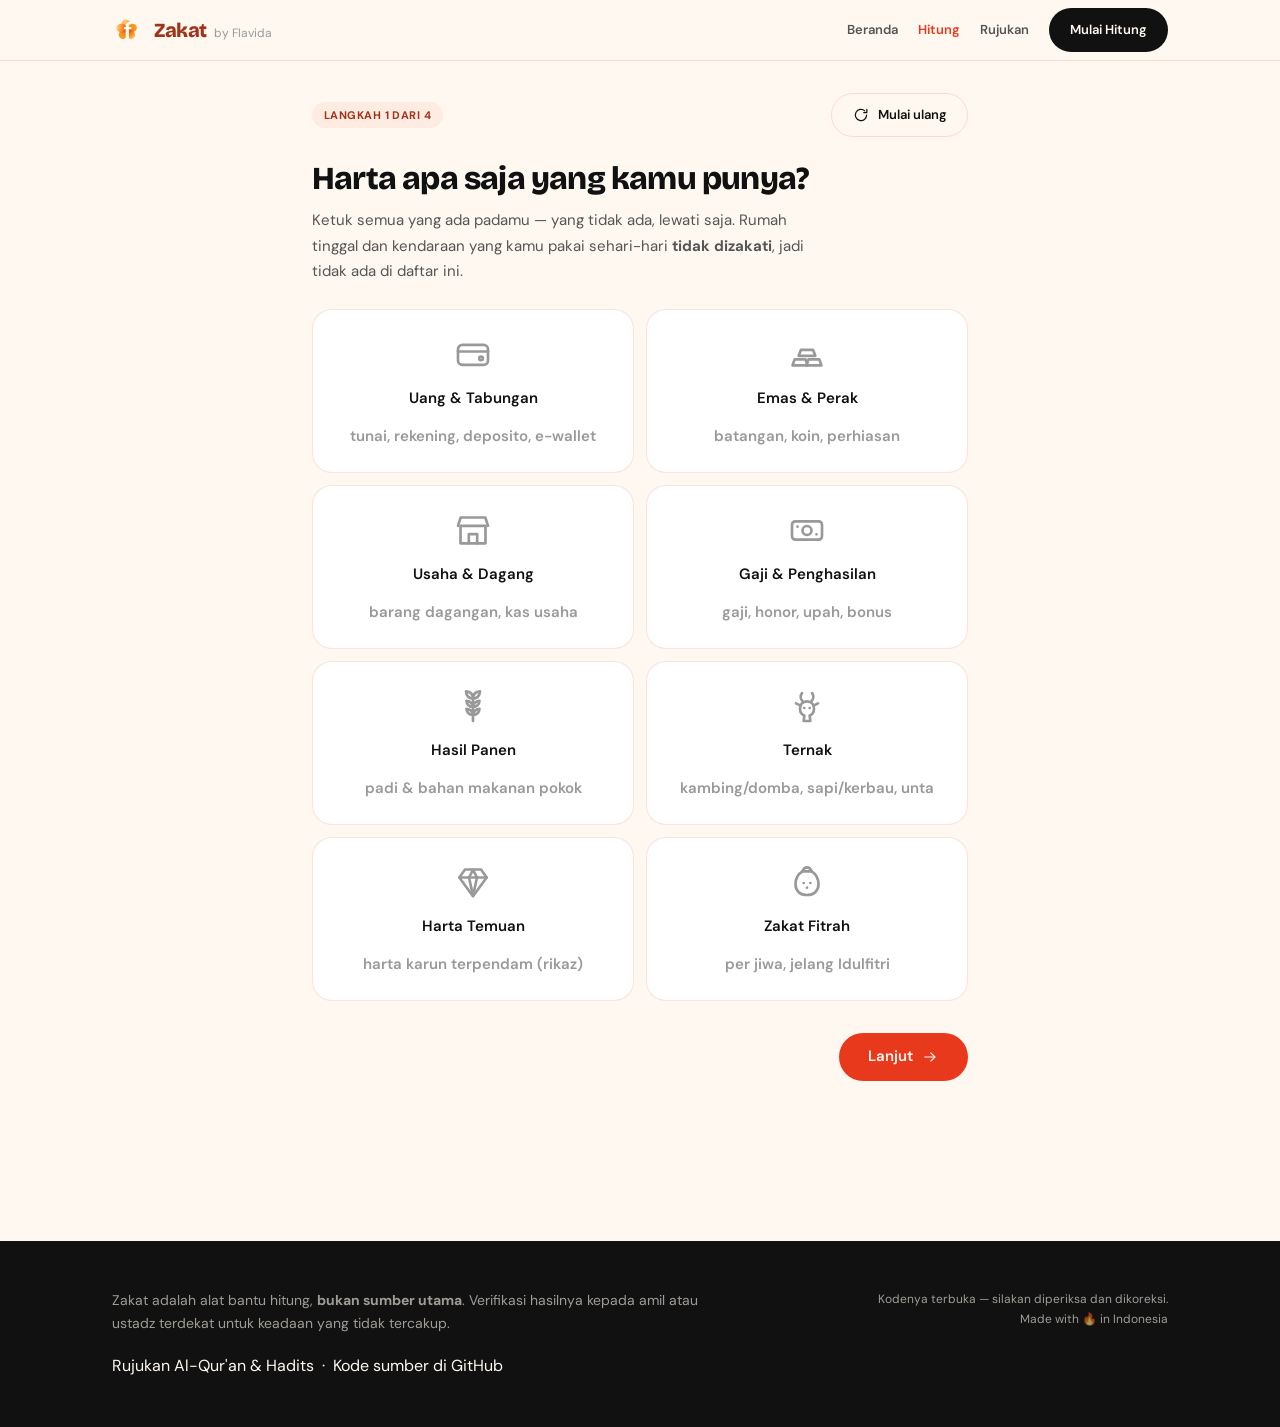
==== hitung.html @ 784aba40 "Kalkulator zakat sesuai Al-Qur'an dan Sunnah — rilis awal Mesin murni tanpa DOM (8 jenis harta + fit" ====
<!DOCTYPE html>
<html lang="id">
<head>
<meta charset="utf-8">
<meta name="viewport" content="width=device-width, initial-scale=1">
<title>Hitung Zakat — simulasi sesuai Al-Qur'an dan Sunnah</title>
<meta name="description" content="Isi kondisi hartamu, lihat berapa zakatmu, ke mana alirannya, dan kapan membayarnya — lengkap dengan dalil yang bisa diperiksa. Dihitung di browser kamu sendiri, tidak ada data yang dikirim.">
<meta name="theme-color" content="#FFF8F0">
<link rel="icon" href="assets/mark-color.svg">
<link rel="preconnect" href="https://fonts.gstatic.com" crossorigin>
<link rel="stylesheet" href="css/tokens.css?v=1">
<link rel="stylesheet" href="css/base.css?v=1">
<link rel="stylesheet" href="css/app.css?v=1">
<link rel="stylesheet" href="css/print.css?v=1" media="print">
</head>
<body>
<a class="skip-link" href="#utama">Lompat ke isi</a>

<script src="js/sprite.js?v=1"></script>

<nav class="nav">
  <div class="wrap nav-inner">
    <a class="nav-brand" href="index.html">
      <img src="assets/mark-color.svg" alt="">
      <span class="nav-brand-teks">
        <span class="nav-brand-nama">Zakat</span>
        <span class="nav-brand-sub">by Flavida</span>
      </span>
    </a>

    <button class="nav-toggle" type="button" id="nav-toggle"
            aria-expanded="false" aria-controls="nav-menu" aria-label="Buka menu">
      <span class="nav-toggle-garis"></span>
    </button>

    <div class="nav-menu" id="nav-menu">
      <a href="index.html">Beranda</a>
      <a href="hitung.html">Hitung</a>
      <a href="rujukan.html">Rujukan</a>
      <a class="btn btn-dark btn-sm" href="#wizard">Mulai Hitung</a>
    </div>
  </div>
</nav>

<main id="utama">

  <!-- ═══ WIZARD ═══ -->
  <section class="section" id="wizard" style="padding-top: var(--space-8)">
    <div class="wrap wrap-narrow">

      <div style="display:flex; align-items:center; justify-content:space-between; gap:var(--space-3); margin-bottom: var(--space-6)">
        <span class="badge" id="langkah-pos">Langkah 1 dari 4</span>
        <button class="btn btn-ghost btn-sm" id="btn-mulai-ulang" type="button">
          <svg class="ic ic-sm" aria-hidden="true"><use href="#i-ulang"></use></svg>
          Mulai ulang
        </button>
      </div>

      <!-- Langkah 1: pilih jenis harta -->
      <div class="langkah" id="langkah-1">
        <h2>Harta apa saja yang kamu punya?</h2>
        <p class="langkah-ket">
          Ketuk semua yang ada padamu — yang tidak ada, lewati saja. Rumah tinggal dan
          kendaraan yang kamu pakai sehari-hari <strong>tidak dizakati</strong>, jadi tidak
          ada di daftar ini.
        </p>
        <div class="pilih-grid" id="pilih-wadah"></div>
      </div>

      <!-- Langkah 2: angka per jenis -->
      <div class="langkah" id="langkah-2">
        <h2>Isi angkanya</h2>
        <p class="langkah-ket">
          Perkiraan wajar sudah cukup — zakat dihitung dari harta yang kamu ketahui, bukan
          dari audit. Semua dihitung di HP/laptopmu sendiri; tidak ada angka yang dikirim
          ke mana pun.
        </p>
        <div id="isian-wadah"></div>
      </div>

      <!-- Langkah 3: hutang, piutang, haul -->
      <div class="langkah" id="langkah-3">
        <h2>Hutang, piutang, dan lamanya tersimpan</h2>
        <p class="langkah-ket">
          Zakat simpanan hanya wajib bila hartamu bertahan di atas nisab selama satu tahun
          hijriah (haul).
        </p>
        <div id="haul-wadah"></div>
      </div>

      <!-- Langkah 4: harga acuan -->
      <div class="langkah" id="langkah-4">
        <h2>Harga acuan hari ini</h2>
        <p class="langkah-ket">
          Satu-satunya angka yang bukan angka syariat: harga pasar untuk menghitung nisab.
          Angka syariatnya sendiri (85 gram, 2,5%, dst.) tidak pernah berubah.
        </p>
        <div id="harga-wadah"></div>
      </div>

      <p id="wizard-pesan" role="alert" style="display:none; color: var(--color-error); font-weight: 600; font-size: var(--text-body-xs); margin-top: var(--space-4)"></p>

      <div style="display:flex; justify-content:space-between; gap: var(--space-3); margin-top: var(--space-8)">
        <button class="btn btn-ghost" type="button" id="btn-mundur" aria-label="Kembali ke langkah sebelumnya">
          <svg class="ic ic-sm" aria-hidden="true"><use href="#i-kiri"></use></svg>
          Kembali
        </button>
        <button class="btn btn-primary" type="button" id="btn-maju">Lanjut</button>
      </div>

    </div>
  </section>

  <!-- ═══ HASIL ═══ -->
  <section id="hasil" hidden aria-live="polite"></section>

</main>

<footer class="footer">
  <div class="wrap footer-inner">
    <div>
      <p class="footer-note">
        Zakat adalah alat bantu hitung, <strong>bukan sumber utama</strong>. Verifikasi
        hasilnya kepada amil atau ustadz terdekat untuk keadaan yang tidak tercakup.
      </p>
      <p style="margin-top: var(--space-4)">
        <a href="rujukan.html">Rujukan Al-Qur'an &amp; Hadits</a> &nbsp;·&nbsp;
        <a href="https://github.com/arnantoakbar/zakat" target="_blank" rel="noopener noreferrer">Kode sumber di GitHub</a>
      </p>
    </div>
    <div class="footer-made">
      Kodenya terbuka — silakan diperiksa dan dikoreksi.<br>
      Made with 🔥 in Indonesia
    </div>
  </div>
</footer>

<script src="js/zakat/const.js?v=1"></script>
<script src="js/zakat/dagang.js?v=1"></script>
<script src="js/zakat/uang.js?v=1"></script>
<script src="js/zakat/penghasilan.js?v=1"></script>
<script src="js/zakat/tani.js?v=1"></script>
<script src="js/zakat/ternak.js?v=1"></script>
<script src="js/zakat/rikaz.js?v=1"></script>
<script src="js/zakat/fitrah.js?v=1"></script>
<script src="js/zakat/solve.js?v=1"></script>
<script src="js/dalil.js?v=1"></script>
<script src="js/hukum-id.js?v=1"></script>
<script src="js/harga.js?v=1"></script>
<script src="js/advice.js?v=1"></script>
<script src="js/ui-nav.js?v=1"></script>
<script src="js/ui-result.js?v=1"></script>
<script src="js/export.js?v=1"></script>
<script src="js/ui-wizard.js?v=1"></script>
</body>
</html>
---- css/tokens.css ----
/*
 * Flavida Design System — Colors & Typography
 * v1.0 · 2026 · flavida.co
 *
 * Fonts: Bricolage Grotesque (display) + DM Sans (body).
 * The @import below loads them automatically. For best performance, ALSO add a
 * matching <link rel="preconnect"> to fonts.gstatic.com in your <head>.
 */
@import url('https://fonts.googleapis.com/css2?family=Bricolage+Grotesque:opsz,wght@12..96,700;12..96,800&family=DM+Sans:wght@300;400;500;600;700&display=swap');

/* ═══════════════════════════════════════════════════
   BASE COLOR TOKENS
   Inspired by Delonix regia (Flame Tree) flower
   ═══════════════════════════════════════════════════ */
:root {

  /* Primary palette */
  --color-flame:      #E8391D;   /* Flame Red — CTAs, primary accent */
  --color-orange:     #F5760A;   /* Fire Orange — gradient mid, hover */
  --color-amber:      #F5A623;   /* Amber Gold — highlights, sparkles */

  /* Neutrals */
  --color-ember:      #A0341A;   /* Ember — wordmark ink on light bg (warm dark) */
  --color-charcoal:   #111111;   /* Deep Charcoal — text, dark sections, B&W print utility */
  --color-mid:        #555555;   /* Mid Grey — body text, secondary */
  --color-light:      #999999;   /* Light Grey — captions, placeholders */

  /* Warm backgrounds */
  --color-cream:      #FFF8F0;   /* Warm Cream — primary bg (60%) */
  --color-parchment:  #FFF0E0;   /* Parchment — secondary bg, cards */

  /* Accent */
  --color-green:      #1B5E3B;   /* Canopy Green — from Delonix leaves, accent only */

  /* Semantic surface tokens */
  --color-border:     rgba(232, 57, 29, 0.15);
  --color-border-hover: rgba(232, 57, 29, 0.3);
  --color-shadow:     rgba(232, 57, 29, 0.08);
  --color-shadow-hover: rgba(232, 57, 29, 0.2);
  --color-flame-tint-sm: rgba(232, 57, 29, 0.06);
  --color-flame-tint-md: rgba(232, 57, 29, 0.12);
  --color-flame-tint-lg: rgba(232, 57, 29, 0.2);


  /* ═══════════════════════════════════════════════════
     SEMANTIC COLOR ALIASES
     ═══════════════════════════════════════════════════ */

  /* Backgrounds */
  --bg-primary:       var(--color-cream);
  --bg-secondary:     var(--color-parchment);
  --bg-dark:          var(--color-charcoal);
  --bg-accent:        var(--color-flame);

  /* Foregrounds */
  --fg-logo:          var(--color-ember);     /* Wordmark / logo ink on light bg */
  --fg1:              var(--color-charcoal);  /* Primary text */
  --fg2:              var(--color-mid);       /* Secondary text */
  --fg3:              var(--color-light);     /* Tertiary text / captions */
  --fg-accent:        var(--color-flame);     /* Accent / links */
  --fg-on-dark:       #FFF8F0;               /* Text on dark backgrounds */
  --fg-on-dark-dim:   rgba(255, 248, 240, 0.6);

  /* Borders */
  --border-default:   var(--color-border);
  --border-hover:     var(--color-border-hover);

  /* Shadows */
  --shadow-card:      0 4px 32px var(--color-shadow);
  --shadow-card-hover: 0 8px 32px var(--color-shadow-hover);
  --shadow-btn:       0 8px 24px rgba(232, 57, 29, 0.3);
  --shadow-mascot:    drop-shadow(0 8px 24px rgba(232, 57, 29, 0.2));

  /* Interactive states */
  --color-focus:      var(--color-flame);
  --color-success:    #22C55E;
  --color-error:      #E8391D;


  /* ═══════════════════════════════════════════════════
     TYPOGRAPHY TOKENS
     ═══════════════════════════════════════════════════ */

  /* Font families */
  --font-display:   'Bricolage Grotesque', 'Arial Black', sans-serif;
  --font-body:      'DM Sans', 'Helvetica Neue', Arial, sans-serif;
  --font-mono:      'Courier New', Courier, monospace;

  /* Font weights */
  --fw-light:       300;
  --fw-regular:     400;
  --fw-medium:      500;
  --fw-semibold:    600;
  --fw-bold:        700;
  --fw-extrabold:   800;

  /* Type scale — fluid where appropriate */
  --text-display-xl: clamp(42px, 7vw, 84px);    /* Hero headline */
  --text-display-l:  clamp(32px, 4.5vw, 52px);  /* Section titles */
  --text-display-m:  clamp(28px, 4vw, 48px);    /* CTA banners */
  --text-heading-l:  clamp(24px, 3vw, 36px);    /* Card/section h3 */
  --text-heading-m:  clamp(18px, 2.5vw, 24px);  /* h4 */
  --text-heading-s:  20px;                        /* h5 */
  --text-body-xl:    20px;                        /* Lead paragraph */
  --text-body:       16px;                        /* Standard body */
  --text-body-s:     15px;                        /* Secondary body */
  --text-body-xs:    14px;                        /* Card body */
  --text-label:      13px;                        /* Labels, nav */
  --text-caption:    12px;                        /* Small labels */
  --text-micro:      11px;                        /* Tags, overlines */

  /* Line heights */
  --lh-display:     1.05;
  --lh-heading:     1.1;
  --lh-lead:        1.65;
  --lh-body:        1.7;
  --lh-ui:          1.5;
  --lh-tight:       1.15;

  /* Letter spacing */
  --ls-tight:       -0.04em;  /* Display XL */
  --ls-snug:        -0.025em; /* Section titles */
  --ls-normal:      0;
  --ls-wide:        0.04em;   /* Nav, small labels */
  --ls-wider:       0.08em;   /* Tags */
  --ls-widest:      0.12em;   /* Overlines */


  /* ═══════════════════════════════════════════════════
     SPACING SCALE (4px base)
     ═══════════════════════════════════════════════════ */

  --space-1:   4px;
  --space-2:   8px;
  --space-3:   12px;
  --space-4:   16px;
  --space-5:   20px;
  --space-6:   24px;
  --space-7:   28px;
  --space-8:   32px;
  --space-10:  40px;
  --space-12:  48px;
  --space-14:  56px;
  --space-16:  64px;
  --space-20:  80px;
  --space-24:  96px;


  /* ═══════════════════════════════════════════════════
     BORDER RADIUS
     ═══════════════════════════════════════════════════ */

  --radius-pill:    100px;   /* Buttons, tags, badges */
  --radius-card:    20px;    /* Cards */
  --radius-cta:     28px;    /* CTA banners */
  --radius-icon:    14px;    /* Card icon boxes */
  --radius-input:   12px;    /* Form inputs */
  --radius-sm:      8px;     /* Small items */
  --radius-xs:      6px;     /* Tiny chips */


  /* ═══════════════════════════════════════════════════
     ANIMATION / TRANSITIONS
     ═══════════════════════════════════════════════════ */

  --ease-default:   ease;
  --duration-fast:  0.15s;
  --duration-base:  0.2s;
  --duration-slow:  0.35s;

  /* Standard transition shorthand */
  --transition-base:  transform var(--duration-base) var(--ease-default),
                      box-shadow var(--duration-base) var(--ease-default),
                      border-color var(--duration-base) var(--ease-default),
                      background var(--duration-base) var(--ease-default),
                      color var(--duration-fast) var(--ease-default);
}


/* ═══════════════════════════════════════════════════
   SEMANTIC TYPOGRAPHY CLASSES
   ═══════════════════════════════════════════════════ */

.flav-display-xl {
  font-family: var(--font-display);
  font-size: var(--text-display-xl);
  font-weight: var(--fw-extrabold);
  line-height: var(--lh-display);
  letter-spacing: var(--ls-tight);
}

.flav-display-l {
  font-family: var(--font-display);
  font-size: var(--text-display-l);
  font-weight: var(--fw-extrabold);
  line-height: var(--lh-heading);
  letter-spacing: var(--ls-snug);
}

.flav-display-m {
  font-family: var(--font-display);
  font-size: var(--text-display-m);
  font-weight: var(--fw-extrabold);
  line-height: var(--lh-heading);
  letter-spacing: var(--ls-snug);
}

.flav-heading-l {
  font-family: var(--font-display);
  font-size: var(--text-heading-l);
  font-weight: var(--fw-bold);
  line-height: var(--lh-heading);
  letter-spacing: var(--ls-snug);
}

.flav-heading-m {
  font-family: var(--font-display);
  font-size: var(--text-heading-m);
  font-weight: var(--fw-bold);
  line-height: var(--lh-tight);
}

.flav-body-lead {
  font-family: var(--font-body);
  font-size: var(--text-body-xl);
  font-weight: var(--fw-light);
  line-height: var(--lh-lead);
  color: var(--fg2);
}

.flav-body {
  font-family: var(--font-body);
  font-size: var(--text-body);
  font-weight: var(--fw-regular);
  line-height: var(--lh-body);
  color: var(--fg2);
}

.flav-body-sm {
  font-family: var(--font-body);
  font-size: var(--text-body-xs);
  font-weight: var(--fw-regular);
  line-height: var(--lh-body);
  color: var(--fg2);
}

.flav-label {
  font-family: var(--font-body);
  font-size: var(--text-micro);
  font-weight: var(--fw-bold);
  letter-spacing: var(--ls-widest);
  text-transform: uppercase;
  color: var(--fg-accent);
}

.flav-caption {
  font-family: var(--font-body);
  font-size: var(--text-caption);
  font-weight: var(--fw-regular);
  color: var(--fg3);
}

/* ═══════════════════════════════════════════════════
   UTILITY GRADIENTS
   ═══════════════════════════════════════════════════ */

.flav-gradient-flame {
  background: linear-gradient(135deg, var(--color-amber), var(--color-orange), var(--color-flame));
}

.flav-gradient-text {
  background: linear-gradient(135deg, var(--color-amber), var(--color-flame));
  -webkit-background-clip: text;
  -webkit-text-fill-color: transparent;
  background-clip: text;
}

.flav-glow-hero {
  background:
    radial-gradient(ellipse 60% 50% at 50% 100%, rgba(245,118,10,0.12), transparent 70%),
    radial-gradient(ellipse 40% 40% at 80% 20%, rgba(232,57,29,0.06), transparent 60%);
}

.flav-glow-dark {
  background: radial-gradient(ellipse 60% 80% at 50% 110%, rgba(232,57,29,0.35), transparent 65%);
}
---- css/base.css ----
/*
 * Waris — base layer
 * Reset, layout shell, nav, footer, buttons, cards.
 * Semua nilai warna/tipografi/jarak diambil dari css/tokens.css (Flavida DS).
 */

/* ═══════════════════════════════════════════════════
   RESET
   ═══════════════════════════════════════════════════ */

*,
*::before,
*::after { box-sizing: border-box; }

* { margin: 0; padding: 0; }

html {
  -webkit-text-size-adjust: 100%;
  scroll-behavior: smooth;
}

body {
  font-family: var(--font-body);
  font-size: var(--text-body);
  font-weight: var(--fw-regular);
  line-height: var(--lh-body);
  color: var(--fg1);
  background: var(--bg-primary);
  -webkit-font-smoothing: antialiased;
  text-rendering: optimizeLegibility;
  min-height: 100vh;
}

img, svg { display: block; max-width: 100%; }

/* Atribut hidden harus benar-benar menyembunyikan.
   Aturan bawaan browser untuk [hidden] kalah oleh kelas apa pun yang menyetel
   display — misalnya .btn yang inline-flex — sehingga elemen ber-hidden tetap
   terlihat. Ini pernah membuat dua tombol "kembali" muncul bersamaan di
   wizard. */
[hidden] { display: none !important; }

button, input, select, textarea { font: inherit; color: inherit; }

button { background: none; border: none; cursor: pointer; }

ul, ol { list-style: none; }

a { color: var(--fg-accent); text-decoration: none; }
a:hover { text-decoration: underline; }

:focus-visible {
  outline: 2px solid var(--color-flame);
  outline-offset: 3px;
  border-radius: var(--radius-xs);
}

@media (prefers-reduced-motion: reduce) {
  html { scroll-behavior: auto; }
  *, *::before, *::after {
    animation-duration: 0.01ms !important;
    animation-iteration-count: 1 !important;
    transition-duration: 0.01ms !important;
  }
}

/* ═══════════════════════════════════════════════════
   LAYOUT
   ═══════════════════════════════════════════════════ */

.wrap {
  width: 100%;
  max-width: 1120px;
  margin-inline: auto;
  padding-inline: var(--space-5);
}

.wrap-narrow { max-width: 720px; }

.section { padding-block: var(--space-16); }

@media (min-width: 768px) {
  .wrap { padding-inline: var(--space-8); }
  .section { padding-block: var(--space-24); }
}

.stack > * + * { margin-top: var(--space-4); }
.stack-lg > * + * { margin-top: var(--space-8); }

/* ═══════════════════════════════════════════════════
   TYPE HELPERS (melengkapi kelas flav-* di tokens.css)
   ═══════════════════════════════════════════════════ */

h1, h2, h3, h4 {
  font-family: var(--font-display);
  font-weight: var(--fw-bold);
  line-height: var(--lh-heading);
  letter-spacing: var(--ls-snug);
  color: var(--fg1);
}

.overline {
  font-family: var(--font-body);
  font-size: var(--text-micro);
  font-weight: var(--fw-bold);
  letter-spacing: var(--ls-widest);
  text-transform: uppercase;
  color: var(--fg-accent);
  display: block;
  margin-bottom: var(--space-3);
}

.muted { color: var(--fg2); }
.dim { color: var(--fg3); }
.center { text-align: center; }
.nowrap { white-space: nowrap; }

.num {
  font-variant-numeric: tabular-nums;
  font-feature-settings: "tnum";
}

/* ═══════════════════════════════════════════════════
   NAV
   ═══════════════════════════════════════════════════ */

.nav {
  position: sticky;
  top: 0;
  z-index: 50;
  background: rgba(255, 248, 240, 0.92);
  backdrop-filter: blur(12px);
  -webkit-backdrop-filter: blur(12px);
  border-bottom: 1px solid var(--border-default);
}

.nav-inner {
  display: flex;
  align-items: center;
  justify-content: space-between;
  gap: var(--space-4);
  min-height: 60px;
}

.nav-brand {
  display: flex;
  align-items: center;
  gap: var(--space-3);
  text-decoration: none;
  min-height: 44px;
  flex: none;
}
.nav-brand:hover { text-decoration: none; }

.nav-brand img { width: 30px; height: 30px; flex: none; }

/* "Waris" dan "by Flavida" dipisah sebagai dua elemen dengan jarak sendiri.
   Sebelumnya keduanya menempel jadi terbaca "Warisby Flavida". */
.nav-brand-teks {
  display: flex;
  align-items: baseline;
  gap: 7px;
  white-space: nowrap;
}

.nav-brand-nama {
  font-family: var(--font-display);
  font-size: 18px;
  font-weight: var(--fw-extrabold);
  letter-spacing: var(--ls-snug);
  color: var(--fg-logo);
  line-height: 1.1;
}

.nav-brand-sub {
  font-family: var(--font-body);
  font-size: var(--text-caption);
  font-weight: var(--fw-regular);
  color: var(--fg3);
  letter-spacing: 0;
  line-height: 1.1;
}

/* ── Tombol hamburger ─────────────────────────────── */

.nav-toggle {
  width: 44px; height: 44px;
  display: grid;
  place-items: center;
  border-radius: var(--radius-sm);
  flex: none;
  color: var(--fg1);
}
.nav-toggle:hover { background: rgba(17, 17, 17, 0.05); }

.nav-toggle-garis,
.nav-toggle-garis::before,
.nav-toggle-garis::after {
  display: block;
  width: 20px; height: 2px;
  border-radius: 2px;
  background: currentColor;
  transition: transform var(--duration-base) var(--ease-default),
              opacity var(--duration-fast) var(--ease-default);
}
.nav-toggle-garis { position: relative; }
.nav-toggle-garis::before,
.nav-toggle-garis::after {
  content: "";
  position: absolute;
  left: 0;
}
.nav-toggle-garis::before { top: -6px; }
.nav-toggle-garis::after  { top: 6px; }

.nav-toggle[aria-expanded="true"] .nav-toggle-garis { background: transparent; }
.nav-toggle[aria-expanded="true"] .nav-toggle-garis::before { transform: translateY(6px) rotate(45deg); }
.nav-toggle[aria-expanded="true"] .nav-toggle-garis::after  { transform: translateY(-6px) rotate(-45deg); }

/* ── Menu ─────────────────────────────────────────── */

.nav-menu {
  display: flex;
  align-items: center;
  gap: var(--space-5);
}

.nav-menu a:not(.btn),
.nav-menu button:not(.btn) {
  font-size: var(--text-label);
  font-weight: var(--fw-semibold);
  color: var(--fg2);
  text-decoration: none;
  white-space: nowrap;
}
.nav-menu a:not(.btn):hover { color: var(--color-flame); text-decoration: none; }
.nav-menu a[aria-current="page"] { color: var(--color-flame); }

/* Di layar sempit menu disembunyikan di balik hamburger, supaya logo punya
   ruang penuh dan tidak terpotong. */
@media (max-width: 767px) {
  .nav-menu {
    position: absolute;
    left: 0; right: 0;
    top: 100%;
    flex-direction: column;
    align-items: stretch;
    gap: 2px;
    padding: var(--space-3) var(--space-5) var(--space-5);
    background: var(--bg-primary);
    border-bottom: 1px solid var(--border-default);
    box-shadow: 0 12px 24px rgba(17, 17, 17, 0.06);
  }
  /* Disembunyikan lewat kelas, bukan atribut hidden: tidak ada kedipan saat
     halaman baru dimuat, dan kalau JS gagal, menu di desktop tetap tampil. */
  .nav-menu { display: none; }
  .nav-menu.buka { display: flex; }
  .nav-menu a:not(.btn),
  .nav-menu button:not(.btn) {
    display: flex;
    align-items: center;
    gap: var(--space-3);
    min-height: 48px;
    padding: 0 var(--space-2);
    border-radius: var(--radius-sm);
    font-size: var(--text-body-s);
    text-align: left;
    width: 100%;
  }
  .nav-menu .btn { margin-top: var(--space-3); width: 100%; }
  .nav { position: relative; }
}

@media (min-width: 768px) {
  .nav-toggle { display: none; }
  .nav-brand-nama { font-size: 20px; }
}

/* ═══════════════════════════════════════════════════
   BUTTONS
   ═══════════════════════════════════════════════════ */

.btn {
  display: inline-flex;
  align-items: center;
  justify-content: center;
  gap: var(--space-2);
  min-height: 48px;
  padding: 0 var(--space-7);
  border-radius: var(--radius-pill);
  font-family: var(--font-body);
  font-size: var(--text-body-s);
  font-weight: var(--fw-semibold);
  line-height: var(--lh-ui);
  text-align: center;
  text-decoration: none;
  transition: var(--transition-base);
  border: 1.5px solid transparent;
}
.btn:hover { text-decoration: none; }

.btn-primary {
  background: var(--color-flame);
  color: #FFF8F0;
}
.btn-primary:hover {
  background: var(--color-orange);
  transform: translateY(-2px);
  box-shadow: var(--shadow-btn);
}

.btn-dark {
  background: var(--color-charcoal);
  color: var(--fg-on-dark);
}
.btn-dark:hover {
  background: var(--color-flame);
  transform: translateY(-2px);
}

.btn-ghost {
  background: transparent;
  color: var(--fg1);
  border-color: var(--border-default);
}
.btn-ghost:hover {
  color: var(--color-flame);
  border-color: var(--color-flame);
}

.btn-sm {
  min-height: 44px;
  padding: 0 var(--space-5);
  font-size: var(--text-label);
}

.btn-block { width: 100%; }

.btn:disabled,
.btn[aria-disabled="true"] {
  opacity: 0.45;
  cursor: not-allowed;
  transform: none;
  box-shadow: none;
}

.btn-row {
  display: flex;
  flex-wrap: wrap;
  gap: var(--space-3);
}

/* ═══════════════════════════════════════════════════
   CARDS
   ═══════════════════════════════════════════════════ */

.card {
  position: relative;
  background: #FFFFFF;
  border: 1px solid var(--border-default);
  border-radius: var(--radius-card);
  padding: var(--space-6);
  overflow: hidden;
}

@media (min-width: 768px) {
  .card { padding: var(--space-8); }
}

.card-hover { transition: var(--transition-base); }

.card-hover::before {
  content: "";
  position: absolute;
  inset: 0 0 auto 0;
  height: 3px;
  background: linear-gradient(90deg, var(--color-flame), var(--color-amber));
  opacity: 0;
  transition: opacity var(--duration-base) var(--ease-default);
}

.card-hover:hover {
  transform: translateY(-4px);
  box-shadow: var(--shadow-card);
  border-color: var(--border-hover);
}
.card-hover:hover::before { opacity: 1; }

.card-soft {
  background: var(--bg-secondary);
  border-color: transparent;
}

.card-icon {
  width: 48px;
  height: 48px;
  display: grid;
  place-items: center;
  background: var(--color-flame-tint-sm);
  border-radius: var(--radius-icon);
  margin-bottom: var(--space-4);
  font-size: 24px;
  line-height: 1;
}

.grid {
  display: grid;
  gap: var(--space-4);
}

@media (min-width: 768px) {
  .grid-3 { grid-template-columns: repeat(3, 1fr); }
  .grid-2 { grid-template-columns: repeat(2, 1fr); }
  .grid { gap: var(--space-5); }
}

/* ═══════════════════════════════════════════════════
   BADGES
   ═══════════════════════════════════════════════════ */

.badge {
  display: inline-flex;
  align-items: center;
  gap: 6px;
  padding: 4px 12px;
  border-radius: var(--radius-pill);
  font-size: var(--text-micro);
  font-weight: var(--fw-bold);
  letter-spacing: var(--ls-wide);
  text-transform: uppercase;
  background: var(--color-flame-tint-sm);
  color: var(--color-ember);
  white-space: nowrap;
}

.badge-muted {
  background: rgba(17, 17, 17, 0.06);
  color: var(--fg3);
}

.badge-green {
  background: rgba(27, 94, 59, 0.1);
  color: var(--color-green);
}

/* ═══════════════════════════════════════════════════
   NOTE / CALLOUT
   ═══════════════════════════════════════════════════ */

.note {
  border-radius: var(--radius-card);
  padding: var(--space-5);
  font-size: var(--text-body-xs);
  line-height: var(--lh-body);
  color: var(--fg2);
  background: var(--bg-secondary);
  border: 1px solid var(--border-default);
}

.note-green {
  background: rgba(27, 94, 59, 0.06);
  border-color: rgba(27, 94, 59, 0.18);
}

.note strong { color: var(--fg1); font-weight: var(--fw-semibold); }

.note-title {
  font-family: var(--font-display);
  font-size: 17px;
  font-weight: var(--fw-bold);
  color: var(--fg1);
  margin-bottom: var(--space-2);
  letter-spacing: var(--ls-snug);
}

/* ═══════════════════════════════════════════════════
   FOOTER
   ═══════════════════════════════════════════════════ */

.footer {
  background: var(--bg-dark);
  color: var(--fg-on-dark);
  padding-block: var(--space-12);
  margin-top: var(--space-16);
}

.footer-inner {
  display: flex;
  flex-direction: column;
  gap: var(--space-6);
}

.footer a { color: var(--fg-on-dark); }
.footer a:hover { color: var(--color-amber); }

.footer-note {
  font-size: var(--text-body-xs);
  color: var(--fg-on-dark-dim);
  line-height: var(--lh-body);
  max-width: 60ch;
}

.footer-made {
  font-size: var(--text-caption);
  color: var(--fg-on-dark-dim);
  border-top: 1px solid rgba(255, 248, 240, 0.12);
  padding-top: var(--space-5);
}

@media (min-width: 768px) {
  .footer-inner { flex-direction: row; justify-content: space-between; align-items: flex-start; }
  .footer-made { border: none; padding-top: 0; text-align: right; }
}

/* ═══════════════════════════════════════════════════
   A11Y
   ═══════════════════════════════════════════════════ */

.sr-only {
  position: absolute;
  width: 1px; height: 1px;
  padding: 0; margin: -1px;
  overflow: hidden;
  clip: rect(0 0 0 0);
  white-space: nowrap;
  border: 0;
}

.skip-link {
  position: absolute;
  left: -9999px;
  top: var(--space-2);
  z-index: 100;
  background: var(--color-charcoal);
  color: var(--fg-on-dark);
  padding: var(--space-3) var(--space-5);
  border-radius: var(--radius-pill);
}
.skip-link:focus { left: var(--space-5); }
---- css/app.css ----
/*
 * Waris — lapisan aplikasi.
 * Wizard input, ledger harta, donut pembagian, kartu hasil, animasi demo.
 */

/* ═══════════════════════════════════════════════════
   IKON
   ═══════════════════════════════════════════════════ */

.ic {
  width: 24px; height: 24px;
  flex: none;
  fill: none;
  stroke: currentColor;
  stroke-width: 1.6;
  stroke-linecap: round;
  stroke-linejoin: round;
}
.ic-sm { width: 18px; height: 18px; }
/* Ikon yang digambar dengan isi, bukan garis — misalnya logo GitHub. */
.ic-isi { fill: currentColor; stroke: none; }
.ic-lg { width: 32px; height: 32px; }

/* ═══════════════════════════════════════════════════
   PROGRESS WIZARD
   ═══════════════════════════════════════════════════ */

.progres {
  display: flex;
  gap: var(--space-2);
  margin-bottom: var(--space-6);
}

.progres-item {
  flex: 1;
  height: 4px;
  border-radius: var(--radius-pill);
  background: rgba(17, 17, 17, 0.08);
  position: relative;
  transition: background var(--duration-slow) var(--ease-default);
}
.progres-item.lewat { background: var(--color-amber); }
.progres-item.kini { background: var(--color-flame); }

.progres-teks {
  font-size: var(--text-micro);
  font-weight: var(--fw-bold);
  letter-spacing: var(--ls-wide);
  text-transform: uppercase;
  color: var(--fg3);
  margin-bottom: var(--space-2);
}

/* ═══════════════════════════════════════════════════
   LANGKAH
   ═══════════════════════════════════════════════════ */

.langkah { display: none; }
.langkah.aktif { display: block; animation: masuk var(--duration-slow) var(--ease-default); }

@keyframes masuk {
  from { opacity: 0; transform: translateY(8px); }
  to   { opacity: 1; transform: none; }
}

.langkah h2 {
  font-size: clamp(24px, 5vw, 32px);
  font-weight: var(--fw-extrabold);
  margin-bottom: var(--space-3);
}

.langkah-ket {
  font-size: var(--text-body-s);
  color: var(--fg2);
  margin-bottom: var(--space-6);
  max-width: 52ch;
}

.aksi-langkah {
  display: flex;
  gap: var(--space-3);
  margin-top: var(--space-8);
  padding-top: var(--space-6);
  border-top: 1px solid var(--border-default);
}
.aksi-langkah .btn { flex: 1; }
.aksi-langkah .btn-ghost { flex: 0 0 auto; }

/* ═══════════════════════════════════════════════════
   PILIHAN BESAR (jenis kelamin pewaris)
   ═══════════════════════════════════════════════════ */

.pilih-grid {
  display: grid;
  grid-template-columns: 1fr 1fr;
  gap: var(--space-3);
}

.pilih {
  display: flex;
  flex-direction: column;
  align-items: center;
  gap: var(--space-3);
  padding: var(--space-6) var(--space-4);
  background: #FFFFFF;
  border: 1.5px solid var(--border-default);
  border-radius: var(--radius-card);
  cursor: pointer;
  transition: var(--transition-base);
  text-align: center;
  min-height: 128px;
  justify-content: center;
}
.pilih:hover { border-color: var(--border-hover); transform: translateY(-2px); }
.pilih .ic { width: 40px; height: 40px; color: var(--fg3); transition: color var(--duration-base); }
.pilih span {
  font-size: var(--text-body-s);
  font-weight: var(--fw-semibold);
}
.pilih[aria-pressed="true"] {
  border-color: var(--color-flame);
  background: var(--color-flame-tint-sm);
}
.pilih[aria-pressed="true"] .ic { color: var(--color-flame); }

/* ═══════════════════════════════════════════════════
   INPUT UANG
   ═══════════════════════════════════════════════════ */

.uang-field { margin-bottom: var(--space-5); }

.uang-label {
  display: block;
  font-size: var(--text-body-xs);
  font-weight: var(--fw-semibold);
  margin-bottom: var(--space-2);
}
.uang-ket {
  display: block;
  font-size: var(--text-caption);
  color: var(--fg3);
  margin-top: var(--space-2);
  line-height: 1.5;
}

.uang-box {
  display: flex;
  align-items: center;
  gap: var(--space-2);
  background: #FFFFFF;
  border: 1.5px solid var(--border-default);
  border-radius: var(--radius-input);
  padding: 0 var(--space-4);
  transition: border-color var(--duration-base) var(--ease-default);
  min-height: 52px;
}
.uang-box:focus-within { border-color: var(--color-flame); }
.uang-box .rp {
  font-size: var(--text-body-s);
  font-weight: var(--fw-semibold);
  color: var(--fg3);
}
.uang-box input {
  flex: 1;
  min-width: 0;
  border: none;
  outline: none;
  background: none;
  font-size: 20px;
  font-weight: var(--fw-semibold);
  font-variant-numeric: tabular-nums;
  padding: var(--space-3) 0;
  text-align: right;
}
.uang-box.besar input { font-size: 26px; font-weight: var(--fw-bold); }

/* ═══════════════════════════════════════════════════
   ACCORDION
   ═══════════════════════════════════════════════════ */

.lipat {
  border: 1px solid var(--border-default);
  border-radius: var(--radius-card);
  background: #FFFFFF;
  margin-bottom: var(--space-3);
  overflow: hidden;
}

.lipat-tombol {
  width: 100%;
  display: flex;
  align-items: center;
  gap: var(--space-3);
  padding: var(--space-4) var(--space-5);
  text-align: left;
  min-height: 56px;
  font-size: var(--text-body-s);
  font-weight: var(--fw-semibold);
}
.lipat-tombol .ic { color: var(--fg3); }
.lipat-tombol .panah {
  margin-left: auto;
  transition: transform var(--duration-base) var(--ease-default);
}
.lipat[open] .lipat-tombol .panah,
.lipat.buka .lipat-tombol .panah { transform: rotate(180deg); }

.lipat-isi {
  padding: 0 var(--space-5) var(--space-5);
  border-top: 1px solid var(--border-default);
  padding-top: var(--space-5);
}
.lipat:not(.buka) .lipat-isi { display: none; }

.lipat-hitung {
  margin-left: auto;
  margin-right: var(--space-2);
  font-size: var(--text-micro);
  font-weight: var(--fw-bold);
  background: var(--color-flame);
  color: #FFF8F0;
  border-radius: var(--radius-pill);
  padding: 3px 9px;
}
.lipat-hitung:empty { display: none; }

/* ═══════════════════════════════════════════════════
   KARTU AHLI WARIS (counter)
   ═══════════════════════════════════════════════════ */

.waris-grid { display: grid; gap: var(--space-2); }

.waris-item {
  display: flex;
  align-items: center;
  gap: var(--space-3);
  padding: var(--space-3) var(--space-4);
  background: #FFFFFF;
  border: 1px solid var(--border-default);
  border-radius: var(--radius-input);
  min-height: 60px;
  transition: var(--transition-base);
}
.waris-item.terisi {
  border-color: var(--color-flame);
  background: var(--color-flame-tint-sm);
}

.waris-item .ic { color: var(--fg3); }
.waris-item.terisi .ic { color: var(--color-flame); }

.waris-teks { flex: 1; min-width: 0; display: block; }
.waris-nama {
  display: block;
  font-size: var(--text-body-xs);
  font-weight: var(--fw-semibold);
  line-height: 1.35;
}
.waris-ket {
  display: block;
  font-size: var(--text-caption);
  color: var(--fg3);
  line-height: 1.4;
  margin-top: 1px;
}
/* Istilah resmi faraid, ditaruh di belakang nama sehari-hari. */
.waris-resmi {
  font-weight: var(--fw-regular);
  color: var(--fg3);
}

.counter {
  display: flex;
  align-items: center;
  gap: var(--space-1);
  flex: none;
}
.counter button {
  position: relative;
  width: 36px; height: 36px;
  display: grid; place-items: center;
  border-radius: 50%;
  border: 1.5px solid var(--border-default);
  color: var(--fg2);
  transition: var(--transition-base);
}
/* Lingkarannya tetap 36px supaya barisnya tidak sesak, tapi area yang bisa
   ditekan diperluas jadi 44px — ukuran minimum yang nyaman untuk jari. */
.counter button::after {
  content: "";
  position: absolute;
  top: 50%; left: 50%;
  width: 44px; height: 44px;
  transform: translate(-50%, -50%);
}
.counter button:hover:not(:disabled) {
  border-color: var(--color-flame);
  color: var(--color-flame);
}
.counter button:disabled { opacity: 0.3; cursor: not-allowed; }
.counter .nilai {
  min-width: 28px;
  text-align: center;
  font-size: var(--text-body-s);
  font-weight: var(--fw-bold);
  font-variant-numeric: tabular-nums;
}

/* toggle ya/tidak untuk ahli waris tunggal */
.waris-item .toggle {
  flex: none;
  width: 52px; height: 30px;
  border-radius: var(--radius-pill);
  background: rgba(17, 17, 17, 0.12);
  position: relative;
  transition: background var(--duration-base) var(--ease-default);
}
/* Sakelarnya setinggi 30px, area sentuhnya dinaikkan jadi 44px. */
.waris-item .toggle::before {
  content: "";
  position: absolute;
  left: 0; right: 0;
  top: 50%;
  height: 44px;
  transform: translateY(-50%);
}
.waris-item .toggle::after {
  content: "";
  position: absolute;
  top: 3px; left: 3px;
  width: 24px; height: 24px;
  border-radius: 50%;
  background: #FFFFFF;
  transition: transform var(--duration-base) var(--ease-default);
  box-shadow: 0 1px 3px rgba(0,0,0,0.2);
}
.waris-item .toggle[aria-pressed="true"] { background: var(--color-flame); }
.waris-item .toggle[aria-pressed="true"]::after { transform: translateX(22px); }

/* ═══════════════════════════════════════════════════
   CEKLIS KONDISI KHUSUS
   ═══════════════════════════════════════════════════ */

.ceklis {
  display: flex;
  align-items: flex-start;
  gap: var(--space-3);
  padding: var(--space-4);
  border-radius: var(--radius-input);
  border: 1px solid var(--border-default);
  background: #FFFFFF;
  margin-bottom: var(--space-2);
  cursor: pointer;
  text-align: left;
  width: 100%;
  transition: var(--transition-base);
}
.ceklis[aria-pressed="true"] {
  border-color: var(--color-flame);
  background: var(--color-flame-tint-sm);
}
.ceklis .kotak {
  flex: none;
  width: 22px; height: 22px;
  border-radius: var(--radius-xs);
  border: 1.5px solid var(--border-hover);
  display: grid; place-items: center;
  margin-top: 1px;
  color: transparent;
}
.ceklis[aria-pressed="true"] .kotak {
  background: var(--color-flame);
  border-color: var(--color-flame);
  color: #FFF8F0;
}
.ceklis > span:last-child { display: block; flex: 1; min-width: 0; }
.ceklis-judul { display: block; font-size: var(--text-body-xs); font-weight: var(--fw-semibold); line-height: 1.4; }
.ceklis-ket { display: block; font-size: var(--text-caption); color: var(--fg3); line-height: 1.5; margin-top: 3px; }

/* ═══════════════════════════════════════════════════
   HASIL — LEDGER HARTA
   ═══════════════════════════════════════════════════ */

.ledger { display: grid; gap: 2px; }

/* Dua kolom tetap: keterangan di kiri, angka rata kanan. Semua angka jatuh
   pada satu garis vertikal supaya pengurangannya terbaca menurun sampai ke
   hasil akhir, seperti membaca struk belanja. */
.ledger-baris {
  display: grid;
  grid-template-columns: 1fr auto;
  align-items: baseline;
  column-gap: var(--space-4);
  padding: var(--space-3) 0;
  border-bottom: 1px dashed var(--border-default);
  opacity: 0;
  animation: naik 0.45s var(--ease-default) forwards;
}
@keyframes naik {
  from { opacity: 0; transform: translateY(6px); }
  to   { opacity: 1; transform: none; }
}

.ledger-label {
  display: flex;
  align-items: center;
  gap: 6px;
  font-size: var(--text-body-xs);
  color: var(--fg2);
  line-height: 1.4;
}

.ledger-info {
  width: 26px; height: 26px;
  flex: none;
  display: grid;
  place-items: center;
  border-radius: 50%;
  color: var(--fg3);
}
.ledger-info:hover { background: var(--color-flame-tint-sm); color: var(--color-flame); }
.ledger-info .ic { width: 15px; height: 15px; }
.ledger-info[aria-expanded="true"] { background: var(--color-flame-tint-sm); color: var(--color-flame); }

.ledger-nilai {
  font-size: var(--text-body-s);
  font-weight: var(--fw-semibold);
  font-variant-numeric: tabular-nums;
  white-space: nowrap;
  text-align: right;
}
.ledger-baris.kurang .ledger-nilai { color: var(--color-flame); }

.ledger-baris.hasil {
  border-bottom: none;
  border-top: 2px solid var(--color-charcoal);
  margin-top: var(--space-2);
  padding-top: var(--space-4);
}
.ledger-baris.hasil .ledger-label {
  font-weight: var(--fw-bold);
  color: var(--fg1);
  font-size: var(--text-body-s);
}
.ledger-baris.hasil .ledger-nilai {
  font-family: var(--font-display);
  font-size: 22px;
  font-weight: var(--fw-extrabold);
  color: var(--color-flame);
}

.ledger-ket {
  grid-column: 1 / -1;
  margin-top: var(--space-3);
  padding: var(--space-3) var(--space-4);
  background: var(--bg-secondary);
  border-radius: var(--radius-sm);
  font-size: var(--text-caption);
  color: var(--fg2);
  line-height: 1.6;
}
.ledger-ket[hidden] { display: none; }

/* ═══════════════════════════════════════════════════
   HASIL — DONUT
   ═══════════════════════════════════════════════════ */

.donut-wrap {
  display: flex;
  flex-direction: column;
  align-items: center;
  gap: var(--space-6);
}

.donut { position: relative; width: 220px; height: 220px; flex: none; }
.donut svg { width: 100%; height: 100%; transform: rotate(-90deg); }
.donut-seg {
  transition: opacity var(--duration-base) var(--ease-default);
  cursor: pointer;
}
.donut-seg.redup { opacity: 0.25; }

.donut-tengah {
  position: absolute;
  inset: 0;
  display: grid;
  place-content: center;
  text-align: center;
  pointer-events: none;
}
.donut-tengah .angka {
  font-family: var(--font-display);
  font-size: 22px;
  font-weight: var(--fw-extrabold);
  letter-spacing: var(--ls-snug);
  line-height: 1.1;
}
.donut-tengah .ket {
  font-size: var(--text-micro);
  text-transform: uppercase;
  letter-spacing: var(--ls-wide);
  color: var(--fg3);
  font-weight: var(--fw-bold);
  margin-top: 4px;
}

@media (min-width: 768px) {
  .donut-wrap { flex-direction: row; align-items: flex-start; gap: var(--space-10); }
  .donut { width: 260px; height: 260px; }
  .donut-legenda { flex: 1; }
}

/* ═══════════════════════════════════════════════════
   HASIL — KARTU AHLI WARIS
   ═══════════════════════════════════════════════════ */

.hasil-grid { display: grid; gap: var(--space-3); }

.hasil-kartu {
  border: 1px solid var(--border-default);
  border-radius: var(--radius-card);
  background: #FFFFFF;
  overflow: hidden;
  transition: var(--transition-base);
}
.hasil-kartu:hover { border-color: var(--border-hover); }

.hasil-kepala {
  display: flex;
  align-items: center;
  gap: var(--space-3);
  padding: var(--space-4);
  width: 100%;
  text-align: left;
  min-height: 64px;
}

.hasil-warna {
  flex: none;
  width: 6px;
  align-self: stretch;
  margin: calc(var(--space-4) * -1) 0;
  margin-right: var(--space-1);
}

.hasil-ikon {
  flex: none;
  width: 40px; height: 40px;
  display: grid; place-items: center;
  border-radius: var(--radius-icon);
  background: var(--color-flame-tint-sm);
  color: var(--color-flame);
}

.hasil-info { flex: 1; min-width: 0; display: block; }
.hasil-nama {
  display: block;
  font-size: var(--text-body-xs);
  font-weight: var(--fw-semibold);
  line-height: 1.3;
}
.hasil-sub {
  display: block;
  font-size: var(--text-caption);
  color: var(--fg3);
  margin-top: 2px;
  line-height: 1.4;
}

.hasil-angka { text-align: right; flex: none; display: block; }
.hasil-pecahan {
  display: block;
  font-family: var(--font-display);
  font-size: 20px;
  font-weight: var(--fw-extrabold);
  line-height: 1;
  letter-spacing: var(--ls-snug);
}
.hasil-rp {
  display: block;
  font-size: var(--text-caption);
  font-weight: var(--fw-semibold);
  color: var(--fg2);
  font-variant-numeric: tabular-nums;
  margin-top: 3px;
  white-space: nowrap;
}

.hasil-perorang {
  display: block;
  font-size: var(--text-micro);
  font-weight: var(--fw-semibold);
  color: var(--fg3);
  white-space: nowrap;
  margin-top: 2px;
}

.hasil-nihil { font-size: 14px !important; color: var(--fg3); }

.hasil-bagi-rata {
  margin-top: var(--space-3);
  padding: var(--space-3) var(--space-4);
  background: var(--bg-secondary);
  border-radius: var(--radius-sm);
  font-size: var(--text-body-xs);
}
.hasil-bagi-rata strong { color: var(--fg1); font-weight: var(--fw-bold); }

.hasil-detail {
  padding: 0 var(--space-4) var(--space-4);
  font-size: var(--text-body-xs);
  color: var(--fg2);
  line-height: var(--lh-body);
  border-top: 1px solid var(--border-default);
  padding-top: var(--space-4);
}
.hasil-kartu:not(.buka) .hasil-detail { display: none; }

/* Di layar sempit, ruang untuk nama ahli waris paling gampang tergerus oleh
   ikon dan nominal. Semuanya dikecilkan sedikit supaya nama tetap muat satu
   baris dan tidak terpotong di tengah kata. */
@media (max-width: 560px) {
  .hasil-kepala { gap: var(--space-2); padding: var(--space-3); }
  .hasil-ikon { width: 34px; height: 34px; }
  .hasil-ikon .ic { width: 20px; height: 20px; }
  .hasil-pecahan { font-size: 17px; }
  .hasil-rp { font-size: var(--text-micro); }
  .hasil-kepala > .panah { width: 16px; height: 16px; }
  .hasil-detail { padding-left: var(--space-3); padding-right: var(--space-3); }
}

.hasil-kartu.terhalang { background: rgba(17,17,17,0.02); border-style: dashed; }
.hasil-kartu.terhalang .hasil-ikon { background: rgba(17,17,17,0.05); color: var(--fg3); }
.hasil-kartu.terhalang .hasil-nama { color: var(--fg2); }
.hasil-kartu.terhalang .hasil-pecahan { color: var(--fg3); font-size: 15px; }

/* ═══════════════════════════════════════════════════
   POHON KELUARGA
   ═══════════════════════════════════════════════════ */

.pohon {
  overflow-x: auto;
  overflow-y: hidden;
  -webkit-overflow-scrolling: touch;
  padding-bottom: var(--space-3);
}

.pohon-kanvas {
  position: relative;
  display: inline-flex;
  flex-direction: column;
  gap: var(--space-8);
  min-width: 100%;
  padding: var(--space-2) var(--space-1) var(--space-4);
}

.pohon-garis {
  position: absolute;
  inset: 0;
  pointer-events: none;
  z-index: 0;
  overflow: visible;
}
.pohon-garis .garis {
  fill: none;
  stroke: rgba(232, 57, 29, 0.28);
  stroke-width: 1.5;
  stroke-linejoin: round;
}
.pohon-garis .samar { stroke: rgba(17, 17, 17, 0.14); stroke-dasharray: 3 4; }
.pohon-garis .nikah { stroke: rgba(232, 57, 29, 0.45); stroke-width: 2; }
/* Pernikahan dengan pasangan yang sudah wafat digambar seperti kerabat wafat
   lainnya — putus-putus dan pudar — supaya sekali lihat langsung ketahuan
   pasangan mana yang masih hidup. */
.pohon-garis .nikah.samar { stroke: rgba(17, 17, 17, 0.28); stroke-width: 1.5; }

/* align-items: stretch penting, bukan sekadar kosmetik.
   Garis penghubung ditarik dari sisi bawah kartu orang tua. Kalau tinggi kartu
   dalam satu baris berbeda-beda — misalnya kartu yang menampilkan pecahan dan
   nominal jadi lebih tinggi daripada kartu Pewaris — maka garis yang berangkat
   dari kartu pendek akan melintas menembus kartu tetangganya yang lebih
   tinggi. Menyamakan tingginya membuat semua garis berangkat dari satu
   ketinggian dan berjalan di celah antar baris. */
.pohon-baris {
  position: relative;
  z-index: 1;
  display: flex;
  justify-content: center;
  align-items: stretch;
  gap: var(--space-3);
}

/* ── Simpul ─────────────────────────────────────── */

.pohon-simpul {
  flex: none;
  width: 92px;
  display: flex;
  flex-direction: column;
  align-items: center;
  text-align: center;
  gap: 4px;
  padding: var(--space-3) 6px;
  border-radius: var(--radius-input);
  border: 1.5px solid transparent;
  background: #FFFFFF;
  transition: var(--transition-base);
}

.pohon-ikon {
  width: 40px; height: 40px;
  display: grid;
  place-items: center;
  border-radius: 50%;
  background: rgba(17, 17, 17, 0.05);
}
.pohon-ikon svg { width: 26px; height: 26px; fill: var(--fg3); }

.pohon-nama {
  font-size: var(--text-caption);
  font-weight: var(--fw-bold);
  line-height: 1.25;
  color: var(--fg1);
}
.pohon-nama em {
  font-style: normal;
  color: var(--color-flame);
  margin-left: 2px;
}

.pohon-jalur {
  font-size: 10px;
  line-height: 1.3;
  color: var(--fg3);
}

.pohon-bagian {
  font-family: var(--font-display);
  font-size: 15px;
  font-weight: var(--fw-extrabold);
  letter-spacing: var(--ls-snug);
  color: var(--color-flame);
  margin-top: 2px;
}

.pohon-silang {
  font-size: 9px;
  font-weight: var(--fw-bold);
  letter-spacing: var(--ls-wide);
  text-transform: uppercase;
  color: var(--fg3);
  margin-top: 2px;
}

/* ── Status ─────────────────────────────────────── */

/* Pewaris — orang yang meninggal. Dibuat paling kontras karena seluruh
   pohon dibaca relatif terhadap dia. */
.pohon-simpul[data-status="pewaris"] {
  background: var(--color-charcoal);
  border-color: var(--color-charcoal);
}
.pohon-simpul[data-status="pewaris"] .pohon-nama { color: var(--fg-on-dark); }
.pohon-simpul[data-status="pewaris"] .pohon-jalur { color: var(--fg-on-dark-dim); }
.pohon-simpul[data-status="pewaris"] .pohon-ikon { background: rgba(255, 248, 240, 0.14); }
.pohon-simpul[data-status="pewaris"] .pohon-ikon svg { fill: var(--color-amber); }

/* Ahli waris yang berhak */
.pohon-simpul[data-status="menerima"] {
  background: var(--color-flame-tint-sm);
  border-color: var(--color-flame);
}
.pohon-simpul[data-status="menerima"] .pohon-ikon { background: rgba(232, 57, 29, 0.14); }
.pohon-simpul[data-status="menerima"] .pohon-ikon svg { fill: var(--color-flame); }
.pohon-simpul[data-status="menerima"] .pohon-jalur { color: var(--color-ember); }

/* Bagian dalam rupiah per orang */
.pohon-rp {
  font-size: 10px;
  font-weight: var(--fw-semibold);
  color: var(--fg2);
  line-height: 1.2;
}

/* Ada di keluarga tapi memang bukan ahli waris — anak angkat, cucu lewat anak
   perempuan, keponakan dari saudara perempuan. Ini status yang paling sering
   disalahpahami, jadi dibedakan tegas dari "terhalang". */
.pohon-simpul[data-status="bukan"] {
  background: #FFFFFF;
  border-color: rgba(17, 17, 17, 0.12);
  border-style: dotted;
}
.pohon-simpul[data-status="bukan"] .pohon-nama { color: var(--fg2); }
.pohon-simpul[data-status="bukan"] .pohon-ikon svg { fill: rgba(17, 17, 17, 0.28); }
.pohon-simpul[data-status="bukan"] .pohon-silang { color: var(--fg3); }

/* Sudah wafat — hanya menjadi penghubung ke keturunannya.
   Latarnya HARUS berisi, bukan transparent. Pewaris dengan lebih dari satu
   pasangan membuat garis pernikahan ke pasangan yang jauh melintasi kartu
   yang ada di antaranya; kalau kartunya tembus pandang, garis itu mencoret
   teks di dalamnya alih-alih lewat di belakangnya. */
.pohon-simpul[data-status="wafat"] {
  background: var(--color-cream);
  border-color: rgba(17, 17, 17, 0.14);
  border-style: dashed;
}
.pohon-simpul[data-status="wafat"] .pohon-nama { color: var(--fg3); }
.pohon-simpul[data-status="wafat"] .pohon-ikon { background: transparent; }
.pohon-simpul[data-status="wafat"] .pohon-ikon svg { fill: rgba(17, 17, 17, 0.2); }

/* Berhak, tapi hartanya keburu habis oleh bagian tetap yang lain ('aul) */
.pohon-simpul[data-status="kosong"] {
  background: #FFFFFF;
  border-color: var(--color-amber);
  border-style: dashed;
}
.pohon-simpul[data-status="kosong"] .pohon-ikon svg { fill: var(--color-amber); }
.pohon-simpul[data-status="kosong"] .pohon-silang { color: var(--color-ember); }

/* Ada di keluarga, tapi terhalang kerabat yang lebih dekat */
.pohon-simpul[data-status="terhalang"] {
  background: rgba(17, 17, 17, 0.03);
  border-color: rgba(17, 17, 17, 0.12);
  border-style: dashed;
}
.pohon-simpul[data-status="terhalang"] .pohon-nama { color: var(--fg2); }

/* Sudah dimasukkan tapi hasilnya belum dihitung (mode isian) */
.pohon-simpul[data-status="ada"] {
  background: var(--bg-secondary);
  border-color: var(--color-amber);
}
.pohon-simpul[data-status="ada"] .pohon-ikon svg { fill: var(--color-orange); }

/* Penghubung yang sudah wafat — digambar samar supaya jalur kekerabatan
   tetap terbaca tanpa mencuri perhatian. */
.pohon-simpul[data-status="hantu"] {
  background: var(--color-cream);
  border-color: rgba(17, 17, 17, 0.1);
  border-style: dashed;
  opacity: 0.55;
}
.pohon-simpul[data-status="hantu"] .pohon-ikon { background: transparent; }
.pohon-simpul[data-status="hantu"] .pohon-ikon svg { fill: rgba(17, 17, 17, 0.22); }

.pohon-simpul[tabindex]:hover,
.pohon-simpul[tabindex]:focus-visible {
  cursor: pointer;
  transform: translateY(-2px);
  box-shadow: var(--shadow-card);
}

/* ── Kontrol penyuntingan ───────────────────────── */

.pohon-simpul { position: relative; }

.pohon-ubah {
  position: absolute;
  top: 4px; right: 4px;
  width: 18px; height: 18px;
  display: grid;
  place-items: center;
  border-radius: 50%;
  background: rgba(17, 17, 17, 0.06);
  opacity: 0;
  transition: opacity var(--duration-base) var(--ease-default);
}
.pohon-ubah .ic { width: 11px; height: 11px; stroke-width: 2; color: var(--fg2); }
.pohon-simpul:hover .pohon-ubah,
.pohon-simpul:focus-visible .pohon-ubah { opacity: 1; }
/* Di layar sentuh tidak ada hover, jadi penanda ubah selalu terlihat. */
@media (hover: none) {
  .pohon-ubah { opacity: 1; }
}

.pohon-bilah {
  position: relative;
  z-index: 1;
  display: flex;
  flex-wrap: wrap;
  align-items: center;
  gap: var(--space-2);
  margin-top: var(--space-5);
  padding-top: var(--space-4);
  border-top: 1px dashed var(--border-default);
}
.pohon-bilah-judul {
  font-size: var(--text-micro);
  font-weight: var(--fw-bold);
  letter-spacing: var(--ls-widest);
  text-transform: uppercase;
  color: var(--fg3);
  margin-right: var(--space-1);
}
.pohon-tambah {
  display: inline-flex;
  align-items: center;
  gap: 5px;
  min-height: 38px;
  padding: 0 var(--space-4);
  border-radius: var(--radius-pill);
  border: 1.5px solid var(--border-default);
  background: #FFFFFF;
  font-size: var(--text-caption);
  font-weight: var(--fw-semibold);
  color: var(--fg1);
  transition: var(--transition-base);
}
.pohon-tambah:hover { border-color: var(--color-flame); color: var(--color-flame); }
.pohon-tambah .ic { color: var(--color-flame); }

/* ═══════════════════════════════════════════════════
   LEMBAR UBAH (bottom sheet)
   ═══════════════════════════════════════════════════ */

body.lembar-terbuka { overflow: hidden; }

.lembar { position: fixed; inset: 0; z-index: 200; }
.lembar[hidden] { display: none; }

.lembar-tirai {
  position: absolute;
  inset: 0;
  background: rgba(17, 17, 17, 0.45);
  animation: lembar-masuk 0.2s var(--ease-default);
}

.lembar-isi {
  position: absolute;
  left: 0; right: 0; bottom: 0;
  max-height: 86vh;
  overflow-y: auto;
  -webkit-overflow-scrolling: touch;
  background: var(--bg-primary);
  border-radius: var(--radius-cta) var(--radius-cta) 0 0;
  padding: var(--space-5) var(--space-5) var(--space-8);
  animation: lembar-naik 0.25s var(--ease-default);
}

@keyframes lembar-masuk { from { opacity: 0; } to { opacity: 1; } }
@keyframes lembar-naik { from { transform: translateY(24px); } to { transform: none; } }

@media (min-width: 640px) {
  .lembar-isi {
    left: 50%; bottom: 50%;
    transform: translate(-50%, 50%);
    width: min(460px, calc(100vw - 2 * var(--space-8)));
    border-radius: var(--radius-card);
    animation: none;
  }
}

.lembar-kepala {
  display: flex;
  align-items: center;
  gap: var(--space-3);
  margin-bottom: var(--space-4);
}
.lembar-kepala h3 {
  flex: 1;
  font-size: 20px;
  font-weight: var(--fw-extrabold);
  letter-spacing: var(--ls-snug);
}
.lembar-tutup {
  width: 36px; height: 36px;
  display: grid; place-items: center;
  border-radius: 50%;
  background: rgba(17, 17, 17, 0.05);
  color: var(--fg2);
}
.lembar-tutup:hover { background: rgba(17, 17, 17, 0.1); }

.lembar-baris { margin-bottom: var(--space-4); }
.lembar-blok {
  background: var(--bg-secondary);
  border-radius: var(--radius-input);
  padding: var(--space-4);
}
.lembar-label {
  display: block;
  font-size: var(--text-micro);
  font-weight: var(--fw-bold);
  letter-spacing: var(--ls-wide);
  text-transform: uppercase;
  color: var(--fg3);
  margin-bottom: var(--space-2);
}

.lembar-pilih { display: flex; flex-wrap: wrap; gap: 6px; }
.lembar-pilih button {
  flex: 1 1 auto;
  min-height: 44px;
  padding: 0 var(--space-4);
  border-radius: var(--radius-input);
  border: 1.5px solid var(--border-default);
  background: #FFFFFF;
  font-size: var(--text-body-xs);
  font-weight: var(--fw-semibold);
  color: var(--fg2);
  transition: var(--transition-base);
  white-space: nowrap;
}
.lembar-pilih button[aria-pressed="true"] {
  border-color: var(--color-flame);
  background: var(--color-flame-tint-sm);
  color: var(--color-ember);
}
.lembar-pilih-longgar { margin-top: var(--space-3); }
.lembar-pilih-longgar button { flex: 1 1 0; justify-content: center; display: inline-flex; align-items: center; gap: 5px; }

.lembar-ket {
  font-size: var(--text-caption);
  color: var(--fg2);
  line-height: 1.6;
  margin-bottom: var(--space-4);
}
.lembar-catat {
  background: rgba(232, 57, 29, 0.06);
  border-left: 3px solid var(--color-flame);
  border-radius: var(--radius-xs);
  padding: var(--space-3) var(--space-4);
  margin: var(--space-3) 0 0;
}

.lembar-daftar { display: flex; flex-wrap: wrap; gap: 6px; }
.lembar-cip {
  display: inline-flex;
  align-items: center;
  gap: 4px;
  padding: 5px 6px 5px 12px;
  border-radius: var(--radius-pill);
  background: #FFFFFF;
  border: 1px solid var(--border-default);
  font-size: var(--text-caption);
  font-weight: var(--fw-medium);
}
.lembar-cip button {
  width: 22px; height: 22px;
  display: grid; place-items: center;
  border-radius: 50%;
  color: var(--fg3);
}
.lembar-cip button:hover { background: var(--color-flame-tint-sm); color: var(--color-flame); }

.lembar-opsi {
  display: block;
  width: 100%;
  text-align: left;
  padding: var(--space-4);
  margin-bottom: 6px;
  border-radius: var(--radius-input);
  border: 1.5px solid var(--border-default);
  background: #FFFFFF;
  transition: var(--transition-base);
  min-height: 52px;
}
.lembar-opsi:hover { border-color: var(--color-flame); background: var(--color-flame-tint-sm); }
.lembar-opsi-judul {
  display: block;
  font-size: var(--text-body-xs);
  font-weight: var(--fw-semibold);
  color: var(--fg1);
}
.lembar-opsi-ket {
  display: block;
  font-size: var(--text-caption);
  color: var(--fg3);
  margin-top: 2px;
}

.lembar-aksi {
  display: flex;
  gap: var(--space-2);
  margin-top: var(--space-5);
  padding-top: var(--space-4);
  border-top: 1px solid var(--border-default);
}
.lembar-aksi .btn { flex: 1; }
/* Tombol simpan diberi bobot lebih besar daripada tombol hapus. */
.lembar-simpan { flex: 2 !important; }
.lembar-hapus { color: var(--fg2); flex: 0 1 auto !important; }
.lembar-hapus:hover { color: var(--color-flame); border-color: var(--color-flame); }

/* ── Keterangan warna ───────────────────────────── */

.pohon-legenda {
  display: flex;
  flex-wrap: wrap;
  gap: var(--space-2) var(--space-4);
  margin-top: var(--space-4);
  font-size: var(--text-caption);
  color: var(--fg2);
}
.pohon-legenda span {
  display: inline-flex;
  align-items: center;
  gap: 7px;
}
.pohon-legenda i {
  width: 13px; height: 13px;
  border-radius: 4px;
  border: 1.5px solid transparent;
  flex: none;
}
.pohon-legenda .l-pewaris   { background: var(--color-charcoal); }
.pohon-legenda .l-menerima  { background: var(--color-flame-tint-sm); border-color: var(--color-flame); }
.pohon-legenda .l-ada       { background: var(--bg-secondary); border-color: var(--color-amber); }
.pohon-legenda .l-terhalang { background: rgba(17,17,17,0.04); border-color: rgba(17,17,17,0.18); border-style: dashed; }
.pohon-legenda .l-kosong    { background: #FFF; border-color: var(--color-amber); border-style: dashed; }
.pohon-legenda .l-bukan     { background: #FFF; border-color: rgba(17,17,17,0.16); border-style: dotted; }
.pohon-legenda .l-wafat     { border-color: rgba(17,17,17,0.16); border-style: dashed; }
.pohon-legenda .l-hantu     { border-color: rgba(17,17,17,0.14); border-style: dashed; }

/* ── Pilihan cara mengisi: daftar atau pohon ────── */

.mode-pilih {
  display: flex;
  gap: 4px;
  padding: 4px;
  background: rgba(17, 17, 17, 0.05);
  border-radius: var(--radius-pill);
  margin-bottom: var(--space-6);
}
.mode-pilih button {
  flex: 1;
  display: inline-flex;
  align-items: center;
  justify-content: center;
  gap: 7px;
  min-height: 42px;
  border-radius: var(--radius-pill);
  font-size: var(--text-body-xs);
  font-weight: var(--fw-semibold);
  color: var(--fg2);
  transition: var(--transition-base);
}
.mode-pilih button[aria-pressed="true"] {
  background: #FFFFFF;
  color: var(--color-flame);
  box-shadow: 0 1px 3px rgba(17, 17, 17, 0.08);
}

.pohon-geser {
  font-size: var(--text-caption);
  color: var(--fg3);
  margin-top: var(--space-2);
}
@media (min-width: 900px) { .pohon-geser { display: none; } }

@media (max-width: 560px) {
  .pohon-simpul { width: 80px; padding: var(--space-2) 4px; }
  .pohon-ikon { width: 34px; height: 34px; }
  .pohon-ikon svg { width: 22px; height: 22px; }
  .pohon-kanvas { gap: var(--space-7); }
  .pohon-baris { gap: var(--space-2); }
}

/* ═══════════════════════════════════════════════════
   DALIL
   ═══════════════════════════════════════════════════ */

.dalil {
  border-left: 3px solid var(--color-amber);
  padding-left: var(--space-4);
  margin-top: var(--space-4);
}
.dalil-rujukan {
  font-size: var(--text-micro);
  font-weight: var(--fw-bold);
  letter-spacing: var(--ls-wide);
  text-transform: uppercase;
  color: var(--color-ember);
  margin-bottom: var(--space-2);
}
/* Menyebut klausa mana di dalam ayat yang sedang dikutip — ayat waris memuat
   beberapa ketetapan sekaligus, jadi tanpa ini pembaca bisa mengira seluruh
   ayat berbicara tentang dirinya. */
.dalil-klausa {
  display: block;
  margin-top: 3px;
  font-weight: var(--fw-medium);
  letter-spacing: 0;
  text-transform: none;
  color: var(--fg3);
}
.dalil-arab {
  direction: rtl;
  text-align: right;
  font-size: 21px;
  line-height: 2;
  color: var(--fg1);
  margin-bottom: var(--space-3);
  font-family: "Times New Roman", "Traditional Arabic", serif;
}
.dalil-terjemah {
  font-size: var(--text-body-xs);
  font-style: italic;
  color: var(--fg2);
  line-height: var(--lh-body);
}
.dalil-sumber {
  font-size: var(--text-caption);
  color: var(--fg3);
  margin-top: var(--space-2);
}

/* Tautan periksa-sendiri ke sumber daring. Nomor hadits saja tidak cukup —
   penomorannya berbeda antar penerbit, jadi pembaca perlu bisa membuka
   halaman aslinya. */
.dalil-tautan {
  display: flex;
  flex-wrap: wrap;
  gap: var(--space-2) var(--space-4);
  margin-top: var(--space-3);
  padding-top: var(--space-3);
  border-top: 1px dashed var(--border-default);
}
.dalil-tautan a {
  display: inline-flex;
  align-items: center;
  gap: 6px;
  font-size: var(--text-caption);
  font-weight: var(--fw-semibold);
  color: var(--color-ember);
  text-decoration: none;
}
.dalil-tautan a:hover { color: var(--color-flame); text-decoration: underline; }
.dalil-tautan .ic { flex: none; color: var(--color-flame); }

/* ═══════════════════════════════════════════════════
   LANGKAH SELANJUTNYA
   ═══════════════════════════════════════════════════ */

.saran { display: grid; gap: var(--space-3); }

.saran-item {
  display: flex;
  gap: var(--space-4);
  padding: var(--space-5);
  border-radius: var(--radius-card);
  background: #FFFFFF;
  border: 1px solid var(--border-default);
}
.saran-nomor {
  flex: none;
  width: 28px; height: 28px;
  border-radius: 50%;
  display: grid; place-items: center;
  font-size: var(--text-caption);
  font-weight: var(--fw-bold);
  background: var(--color-flame-tint-sm);
  color: var(--color-flame);
}
.saran-item[data-tingkat="wajib"] .saran-nomor { background: var(--color-flame); color: #FFF8F0; }
.saran-item > span:last-child { display: block; flex: 1; min-width: 0; }
.saran-judul {
  display: block;
  font-family: var(--font-display);
  font-size: 17px;
  font-weight: var(--fw-bold);
  letter-spacing: var(--ls-snug);
  line-height: 1.25;
  margin-bottom: var(--space-2);
}
.saran-teks { display: block; font-size: var(--text-body-xs); color: var(--fg2); line-height: var(--lh-body); }

/* Butir-butir konkret di dalam tiap langkah */
.saran-poin {
  margin-top: var(--space-3);
  display: grid;
  gap: var(--space-2);
}
.saran-poin li {
  position: relative;
  padding-left: 26px;
  font-size: var(--text-body-xs);
  color: var(--fg2);
  line-height: 1.65;
}
/* Kotak centang kosong — daftar ini memang untuk dicoret satu per satu */
.saran-poin li::before {
  content: "";
  position: absolute;
  left: 0; top: 5px;
  width: 15px; height: 15px;
  border-radius: 4px;
  border: 1.5px solid var(--border-hover);
}

.saran-tautan {
  display: flex;
  flex-direction: column;
  gap: 6px;
  margin-top: var(--space-4);
  padding-top: var(--space-3);
  border-top: 1px dashed var(--border-default);
}
.saran-tautan a {
  display: inline-flex;
  align-items: center;
  gap: 7px;
  font-size: var(--text-caption);
  font-weight: var(--fw-semibold);
  color: var(--color-ember);
  text-decoration: none;
}
.saran-tautan a:hover { color: var(--color-flame); text-decoration: underline; }
.saran-tautan .ic { flex: none; color: var(--color-flame); }

/* ═══════════════════════════════════════════════════
   BAR AKSI MELAYANG
   ═══════════════════════════════════════════════════ */

.bar-aksi {
  position: sticky;
  bottom: 0;
  z-index: 40;
  background: rgba(255, 248, 240, 0.94);
  backdrop-filter: blur(12px);
  -webkit-backdrop-filter: blur(12px);
  border-top: 1px solid var(--border-default);
  padding: var(--space-3) 0;
  margin-top: var(--space-10);
}
.bar-aksi .wrap { display: flex; gap: var(--space-2); }
.bar-aksi .btn { flex: 1 1 0; min-width: 0; }

/* Di layar paling sempit (320px), tiga tombol dengan padding penuh melewati
   lebar layar dan memunculkan scroll samping. Paddingnya dipangkas. */
@media (max-width: 400px) {
  .bar-aksi .wrap { padding-inline: var(--space-3); gap: 6px; }
  .bar-aksi .btn { padding-inline: var(--space-3); gap: 5px; }
}

/* ═══════════════════════════════════════════════════
   PANEL HASIL
   ═══════════════════════════════════════════════════ */

#hasil[hidden] { display: none; }

.hasil-kepala-besar {
  text-align: center;
  padding: var(--space-10) 0 var(--space-8);
}
.hasil-kepala-besar img { width: 88px; margin: 0 auto var(--space-4); }

.blok { margin-bottom: var(--space-12); }
.blok-judul {
  font-family: var(--font-display);
  font-size: clamp(20px, 3.5vw, 26px);
  font-weight: var(--fw-extrabold);
  letter-spacing: var(--ls-snug);
  margin-bottom: var(--space-2);
}
.blok-ket {
  font-size: var(--text-body-xs);
  color: var(--fg2);
  margin-bottom: var(--space-5);
  max-width: 60ch;
}

/* ═══════════════════════════════════════════════════
   PERINGATAN UTAMA
   Sengaja tidak dibuat kalem. Ini satu-satunya blok yang boleh mencuri
   perhatian dari angka hasil perhitungan.
   ═══════════════════════════════════════════════════ */

.awas {
  border: 1.5px solid rgba(232, 57, 29, 0.35);
  background: rgba(232, 57, 29, 0.05);
  border-radius: var(--radius-card);
  padding: var(--space-5);
  margin-bottom: var(--space-10);
}
.awas-kepala {
  display: flex;
  align-items: center;
  gap: var(--space-3);
  font-family: var(--font-display);
  font-size: 19px;
  font-weight: var(--fw-extrabold);
  letter-spacing: var(--ls-snug);
  color: var(--color-flame);
  margin-bottom: var(--space-3);
}
.awas-kepala .ic { flex: none; }
.awas p {
  font-size: var(--text-body-xs);
  line-height: var(--lh-body);
  color: var(--fg2);
}
.awas p strong { color: var(--fg1); font-weight: var(--fw-semibold); }
.awas .btn { margin-top: var(--space-4); }

/* Daftar bernomor / bertitik di halaman rujukan */
.urutan {
  counter-reset: urut;
  display: grid;
  gap: var(--space-3);
}
.urutan li {
  position: relative;
  padding-left: 34px;
  font-size: var(--text-body-s);
  color: var(--fg2);
  line-height: var(--lh-body);
}
.urutan li strong { color: var(--fg1); font-weight: var(--fw-semibold); }
.urutan li::before {
  counter-increment: urut;
  content: counter(urut);
  position: absolute;
  left: 0; top: 2px;
  width: 22px; height: 22px;
  display: grid;
  place-items: center;
  border-radius: 50%;
  background: var(--color-flame-tint-sm);
  color: var(--color-flame);
  font-size: var(--text-caption);
  font-weight: var(--fw-bold);
}
.urutan-titik li::before {
  content: "";
  width: 7px; height: 7px;
  top: 10px; left: 7px;
  background: var(--color-flame);
}

.rumus {
  font-family: var(--font-mono);
  font-size: var(--text-body-xs);
  background: var(--bg-secondary);
  border-radius: var(--radius-sm);
  padding: var(--space-3) var(--space-4);
  overflow-x: auto;
  white-space: nowrap;
  color: var(--fg1);
}

/* ═══════════════════════════════════════════════════
   ANIMASI DEMO (landing)
   ═══════════════════════════════════════════════════ */

.demo {
  background: #FFFFFF;
  border: 1px solid var(--border-default);
  border-radius: var(--radius-cta);
  padding: var(--space-6);
  box-shadow: var(--shadow-card);
  overflow: hidden;
}

.demo-tahap {
  font-size: var(--text-micro);
  font-weight: var(--fw-bold);
  letter-spacing: var(--ls-widest);
  text-transform: uppercase;
  color: var(--color-flame);
  margin-bottom: var(--space-4);
  min-height: 16px;
}

.demo-panel { display: none; }
.demo-panel.aktif { display: block; animation: masuk 0.4s var(--ease-default); }

.demo-chip {
  display: inline-flex;
  align-items: center;
  gap: 6px;
  padding: 7px 14px;
  border-radius: var(--radius-pill);
  background: var(--bg-secondary);
  font-size: var(--text-caption);
  font-weight: var(--fw-semibold);
  margin: 0 6px 6px 0;
  opacity: 0;
  animation: pop 0.35s var(--ease-default) forwards;
}
.demo-chip .ic { width: 16px; height: 16px; color: var(--color-flame); }

@keyframes pop {
  from { opacity: 0; transform: scale(0.9); }
  to   { opacity: 1; transform: none; }
}

.demo-bar {
  display: flex;
  height: 44px;
  border-radius: var(--radius-sm);
  overflow: hidden;
  margin: var(--space-4) 0;
  background: var(--bg-secondary);
}
.demo-bar-seg {
  display: grid;
  place-items: center;
  font-size: var(--text-micro);
  font-weight: var(--fw-bold);
  color: #FFF8F0;
  width: 0;
  overflow: hidden;
  white-space: nowrap;
  transition: width 0.7s var(--ease-default);
}

.demo-baris {
  display: flex;
  align-items: center;
  gap: var(--space-3);
  padding: 10px 0;
  border-bottom: 1px dashed var(--border-default);
  font-size: var(--text-body-xs);
}
.demo-baris:last-child { border-bottom: none; }
.demo-baris .ic { width: 20px; height: 20px; color: var(--fg3); }
.demo-baris b { margin-left: auto; font-variant-numeric: tabular-nums; }

.demo-titik {
  display: flex;
  gap: 2px;
  justify-content: center;
  margin-top: var(--space-4);
}
/* Titiknya kecil, tapi area sentuhnya dibuat 32px lewat padding supaya tetap
   nyaman ditekan di layar sentuh. */
.demo-titik button {
  width: 32px; height: 32px;
  display: grid;
  place-items: center;
  border-radius: var(--radius-sm);
}
.demo-titik button::after {
  content: "";
  width: 6px; height: 6px;
  border-radius: 50%;
  background: rgba(17, 17, 17, 0.18);
  transition: background var(--duration-base) var(--ease-default),
              width var(--duration-base) var(--ease-default);
}
.demo-titik button:hover::after { background: rgba(17, 17, 17, 0.35); }
.demo-titik button.on::after { background: var(--color-flame); width: 20px; border-radius: 3px; }

/* ═══════════════════════════════════════════════════
   HERO
   ═══════════════════════════════════════════════════ */

.hero {
  position: relative;
  padding-block: var(--space-12) var(--space-16);
  background:
    radial-gradient(ellipse 60% 50% at 50% 100%, rgba(245,118,10,0.12), transparent 70%),
    radial-gradient(ellipse 40% 40% at 80% 10%, rgba(232,57,29,0.06), transparent 60%);
}
/* ── Latar pola geometri Islam ──────────────────── */

.hero-pola {
  position: absolute;
  inset: 0;
  overflow: hidden;
  pointer-events: none;
  /* Memudar ke bawah supaya teks di bagian bawah hero tetap bersih */
  -webkit-mask-image: linear-gradient(to bottom, #000 0%, #000 45%, transparent 92%);
  mask-image: linear-gradient(to bottom, #000 0%, #000 45%, transparent 92%);
}

/* Dilebihkan satu ubin ke segala arah supaya perulangannya tidak terlihat
   saat lapisan bergeser. */
.hero-pola-lapis {
  position: absolute;
  top: -140px; left: -140px;
  width: calc(100% + 280px);
  height: calc(100% + 280px);
}

.hero-pola-besar {
  color: var(--color-flame);
  opacity: 0.07;
  animation: hanyut-besar 90s linear infinite;
}

.hero-pola-kecil {
  color: var(--color-amber);
  opacity: 0.05;
  animation: hanyut-kecil 70s linear infinite;
}

/* Bergeser tepat satu ubin, jadi titik akhirnya identik dengan titik awal
   dan pengulangannya tidak terlihat meloncat. */
@keyframes hanyut-besar {
  from { transform: translate3d(0, 0, 0); }
  to   { transform: translate3d(120px, 120px, 0); }
}
@keyframes hanyut-kecil {
  from { transform: translate3d(0, 0, 0); }
  to   { transform: translate3d(-60px, 60px, 0); }
}

@media (prefers-reduced-motion: reduce) {
  .hero-pola-besar,
  .hero-pola-kecil { animation: none; }
}

.hero > .wrap { position: relative; z-index: 1; }

/* ── Lencana penanda syariat ────────────────────── */

.lencana-syariat {
  display: inline-flex;
  align-items: center;
  gap: 8px;
  padding: 7px 16px 7px 13px;
  margin-bottom: var(--space-5);
  border-radius: var(--radius-pill);
  background: rgba(232, 57, 29, 0.08);
  border: 1px solid rgba(232, 57, 29, 0.2);
  font-size: var(--text-caption);
  font-weight: var(--fw-bold);
  letter-spacing: var(--ls-wide);
  color: var(--color-ember);
}
.lencana-syariat .ic { color: var(--color-flame); }

.hero h1 {
  font-size: var(--text-display-xl);
  font-weight: var(--fw-extrabold);
  line-height: var(--lh-display);
  letter-spacing: var(--ls-tight);
  max-width: 16ch;
}
.hero-lead {
  font-size: var(--text-body-xl);
  font-weight: var(--fw-light);
  line-height: var(--lh-lead);
  color: var(--fg2);
  max-width: 46ch;
  margin: var(--space-5) 0 var(--space-8);
}
.hero-grid { display: grid; gap: var(--space-10); }

@media (min-width: 900px) {
  .hero-grid { grid-template-columns: 1fr 1fr; align-items: center; gap: var(--space-12); }
}

.hero-flav {
  width: 120px;
  filter: drop-shadow(0 8px 24px rgba(232,57,29,0.2));
  margin-bottom: var(--space-5);
}

/* ═══════════════════════════════════════════════════
   MISC
   ═══════════════════════════════════════════════════ */

.pita {
  display: flex;
  align-items: center;
  gap: var(--space-3);
  padding: var(--space-4) var(--space-5);
  border-radius: var(--radius-card);
  background: var(--bg-secondary);
  font-size: var(--text-body-xs);
  color: var(--fg2);
  line-height: 1.6;
}
.pita .ic { color: var(--color-flame); }

.pita-peringatan {
  background: rgba(232,57,29,0.07);
  border: 1px solid rgba(232,57,29,0.2);
}

/* Aturan yang berasal dari hukum negara, bukan dari dalil. Dibedakan warnanya
   supaya sekali lihat ketahuan bahwa sumbernya lain. */
.pita-hukum {
  background: rgba(17,17,17,0.035);
  border: 1px solid rgba(17,17,17,0.1);
}
.pita-hukum .ic { color: var(--fg3); }
.pita-hukum a { color: var(--color-ember); text-decoration: underline; }
.pita-tekan {
  display: block;
  margin-top: var(--space-2);
  font-weight: var(--fw-semibold);
  color: var(--fg2);
}

/* ── Pilihan dasar hukum di halaman hasil ───────────────────────── */
.dasar {
  display: flex;
  flex-wrap: wrap;
  align-items: center;
  gap: var(--space-3);
  padding: var(--space-4) var(--space-5);
  border-radius: var(--radius-card);
  border: 1px solid var(--border-default);
  background: var(--bg-secondary);
  margin-bottom: var(--space-6);
}
.dasar-teks { flex: 1 1 260px; min-width: 0; }
.dasar-judul {
  display: block;
  font-weight: var(--fw-semibold);
  font-size: var(--text-body-sm);
  color: var(--fg1);
}
.dasar-ket {
  display: block;
  font-size: var(--text-body-xs);
  color: var(--fg3);
  line-height: 1.5;
  margin-top: 2px;
}
.dasar-pilih { display: flex; gap: 4px; flex: 0 0 auto; }
.dasar-pilih button {
  padding: 9px 16px;
  border-radius: 100px;
  border: 1.5px solid var(--border-default);
  background: transparent;
  font: inherit;
  font-size: var(--text-body-xs);
  font-weight: var(--fw-semibold);
  color: var(--fg2);
  cursor: pointer;
  transition: var(--transition-base);
  min-height: 44px;
}
.dasar-pilih button[aria-pressed="true"] {
  background: var(--color-charcoal);
  border-color: var(--color-charcoal);
  color: var(--fg-on-dark);
}
.dasar-pilih button:hover:not([aria-pressed="true"]) { border-color: var(--color-flame); }

@media (max-width: 560px) {
  .dasar-pilih { width: 100%; }
  .dasar-pilih button { flex: 1; }
}

.hitung-flav {
  width: 64px;
  margin: 0 auto var(--space-4);
  filter: drop-shadow(0 6px 18px rgba(232,57,29,0.18));
}

.kosong {
  text-align: center;
  padding: var(--space-12) var(--space-5);
  color: var(--fg3);
  font-size: var(--text-body-xs);
}


/* ═══════════════════════════════════════════════════
   APPENDIX (akordeon)
   ═══════════════════════════════════════════════════ */

.apx-kepala-blok {
  display: flex;
  align-items: center;
  justify-content: space-between;
  gap: var(--space-4);
  margin-bottom: var(--space-2);
}

.apx {
  border: 1px solid var(--border-default);
  border-radius: var(--radius-card);
  background: #FFFFFF;
  margin-bottom: var(--space-3);
  overflow: hidden;
}
.apx.buka { border-color: var(--border-hover); }

.apx-kepala {
  display: flex;
  align-items: center;
  gap: var(--space-4);
  width: 100%;
  padding: var(--space-5);
  text-align: left;
  min-height: 68px;
}
.apx-teks { flex: 1; min-width: 0; display: block; }
.apx-judul {
  display: block;
  font-family: var(--font-display);
  font-size: 17px;
  font-weight: var(--fw-bold);
  letter-spacing: var(--ls-snug);
  color: var(--fg1);
  line-height: 1.25;
}
.apx-ringkas {
  display: block;
  font-size: var(--text-caption);
  color: var(--fg3);
  margin-top: 3px;
  line-height: 1.45;
}
.apx-kepala .panah {
  flex: none;
  color: var(--fg3);
  transition: transform var(--duration-base) var(--ease-default);
}
.apx.buka .apx-kepala .panah { transform: rotate(180deg); }

.apx-isi {
  padding: 0 var(--space-5) var(--space-5);
  border-top: 1px solid var(--border-default);
  padding-top: var(--space-5);
}
.apx:not(.buka) .apx-isi { display: none; }

@media (max-width: 560px) {
  .apx-kepala { padding: var(--space-4); gap: var(--space-3); }
  .apx-isi { padding-left: var(--space-4); padding-right: var(--space-4); }
}

/* ═══════════════════════════════════════════════════
   RINCIAN HARTA — jumlah akhir
   ═══════════════════════════════════════════════════ */

.rincian-total {
  display: flex;
  align-items: baseline;
  justify-content: space-between;
  gap: var(--space-4);
  margin-top: var(--space-5);
  padding-top: var(--space-4);
  border-top: 2px solid var(--color-charcoal);
  font-size: var(--text-body-s);
}
.rincian-total strong {
  font-family: var(--font-display);
  font-size: 24px;
  font-weight: var(--fw-extrabold);
  color: var(--color-flame);
  font-variant-numeric: tabular-nums;
}

/* ═══════════════════════════════════════════════════
   BATASAN — dua kolom, hemat ruang
   ═══════════════════════════════════════════════════ */

.batasan {
  display: grid;
  gap: var(--space-6);
  background: var(--bg-secondary);
  border: 1px solid var(--border-default);
  border-radius: var(--radius-cta);
  padding: var(--space-8) var(--space-6);
}

/* min-width: 0 wajib. Item grid bawaannya tidak mau menyusut di bawah lebar
   isinya (min-width: auto), sehingga blok kode yang lebar ikut melebarkan
   seluruh grid dan halaman jadi bisa digeser ke samping. */
.batasan > *, .terbuka > * { min-width: 0; }

.batasan-poin { display: grid; gap: var(--space-5); }

.batasan-item {
  display: flex;
  gap: var(--space-4);
  align-items: flex-start;
}
.batasan-item strong {
  display: block;
  font-size: var(--text-body-s);
  font-weight: var(--fw-semibold);
  color: var(--fg1);
  margin-bottom: var(--space-2);
}
.batasan-item p {
  font-size: var(--text-body-xs);
  color: var(--fg2);
  line-height: var(--lh-body);
}

.batasan-ikon {
  flex: none;
  width: 44px; height: 44px;
  display: grid;
  place-items: center;
  border-radius: var(--radius-icon);
  background: #FFFFFF;
  border: 1px solid var(--border-default);
  color: var(--color-flame);
}

@media (min-width: 860px) {
  .batasan {
    grid-template-columns: 340px 1fr;
    gap: var(--space-10);
    align-items: start;
    padding: var(--space-10);
  }
  .batasan-poin { gap: var(--space-6); }
}

/* ═══════════════════════════════════════════════════
   KODE TERBUKA & KONTRIBUSI
   ═══════════════════════════════════════════════════ */

.terbuka {
  display: grid;
  gap: var(--space-8);
  background: var(--bg-secondary);
  border: 1px solid var(--border-default);
  border-radius: var(--radius-cta);
  padding: var(--space-8) var(--space-6);
}
.terbuka .dalil { border-left-color: var(--color-flame); }

@media (min-width: 940px) {
  .terbuka {
    grid-template-columns: 1fr 1fr;
    gap: var(--space-12);
    align-items: start;
    padding: var(--space-12) var(--space-10);
  }
}

/* ── Kartu cuplikan kode ────────────────────────── */

.kode-kartu {
  border-radius: var(--radius-card);
  overflow: hidden;
  background: var(--color-charcoal);
  box-shadow: 0 12px 32px rgba(17, 17, 17, 0.16);
}

.kode-bar {
  display: flex;
  align-items: center;
  gap: 6px;
  padding: var(--space-3) var(--space-4);
  background: rgba(255, 248, 240, 0.06);
  border-bottom: 1px solid rgba(255, 248, 240, 0.08);
}
.kode-titik {
  width: 9px; height: 9px;
  border-radius: 50%;
  background: rgba(255, 248, 240, 0.22);
}
.kode-nama {
  margin-left: auto;
  font-family: var(--font-mono);
  font-size: var(--text-micro);
  color: var(--fg-on-dark-dim);
}

.kode-isi {
  margin: 0;
  max-width: 100%;
  padding: var(--space-5) var(--space-4);
  overflow-x: auto;
  font-family: var(--font-mono);
  font-size: 12.5px;
  line-height: 1.75;
  color: #FFF8F0;
  tab-size: 2;
}
.kode-isi .k-c { color: #8C7F74; font-style: italic; }  /* komentar */
.kode-isi .k-k { color: #F5760A; }                       /* kata kunci */
.kode-isi .k-s { color: #F5A623; }                       /* teks */
.kode-isi .k-n { color: #E8391D; }                       /* angka */

@media (min-width: 480px) {
  .kode-isi { font-size: 13.5px; padding: var(--space-5); }
}

/* ── Daftar kebutuhan kontribusi ────────────────── */

.kontrib {
  margin-top: var(--space-6);
  background: #FFFFFF;
  border: 1px solid var(--border-default);
  border-radius: var(--radius-card);
  padding: var(--space-5);
}
.kontrib-judul {
  font-family: var(--font-display);
  font-size: 16px;
  font-weight: var(--fw-bold);
  letter-spacing: var(--ls-snug);
  margin-bottom: var(--space-4);
}
.kontrib-daftar { display: grid; gap: var(--space-3); }
.kontrib-daftar li {
  display: flex;
  gap: var(--space-3);
  align-items: flex-start;
  font-size: var(--text-body-xs);
  color: var(--fg2);
  line-height: 1.6;
}
.kontrib-daftar .ic { color: var(--color-flame); margin-top: 2px; }
.kontrib-daftar strong { color: var(--fg1); font-weight: var(--fw-semibold); }

.kontrib-kaki {
  margin-top: var(--space-4);
  padding-top: var(--space-4);
  border-top: 1px dashed var(--border-default);
  font-size: var(--text-caption);
  color: var(--fg3);
  line-height: 1.6;
}

/* Penanda inline untuk hal penting di dalam kalimat */
.sorot {
  background: linear-gradient(transparent 62%, rgba(245, 166, 35, 0.4) 62%);
  font-weight: var(--fw-semibold);
  color: var(--fg1);
}


/* ═══════════════════════════════════════════════════
   AJAKAN MENGOREKSI (halaman Rujukan)
   ═══════════════════════════════════════════════════ */

.koreksi {
  background: var(--bg-secondary);
  border: 1px solid var(--border-default);
  border-radius: var(--radius-cta);
  padding: var(--space-8) var(--space-6);
}

.koreksi-jalur {
  display: grid;
  gap: var(--space-3);
  margin-top: var(--space-6);
}

.koreksi-kartu {
  display: flex;
  align-items: flex-start;
  gap: var(--space-4);
  padding: var(--space-5);
  background: #FFFFFF;
  border: 1px solid var(--border-default);
  border-radius: var(--radius-card);
  text-decoration: none;
  transition: var(--transition-base);
}
.koreksi-kartu:hover {
  text-decoration: none;
  border-color: var(--color-flame);
  transform: translateY(-2px);
  box-shadow: var(--shadow-card);
}
.koreksi-kartu > span:last-child { display: block; flex: 1; min-width: 0; }

.koreksi-ikon {
  flex: none;
  width: 44px; height: 44px;
  display: grid;
  place-items: center;
  border-radius: var(--radius-icon);
  background: var(--color-flame-tint-sm);
  color: var(--color-flame);
}

.koreksi-kartu strong {
  display: block;
  font-size: var(--text-body-s);
  font-weight: var(--fw-semibold);
  color: var(--fg1);
}
.koreksi-ket {
  display: block;
  font-size: var(--text-caption);
  color: var(--fg2);
  line-height: 1.6;
  margin-top: 3px;
}
.koreksi-alamat {
  display: block;
  font-family: var(--font-mono);
  font-size: var(--text-caption);
  color: var(--color-ember);
  margin-top: var(--space-2);
}

@media (min-width: 860px) {
  .koreksi { padding: var(--space-10); }
  .koreksi-jalur { grid-template-columns: repeat(3, 1fr); }
  .koreksi-kartu { flex-direction: column; gap: var(--space-4); }
}

/* ── Sorotan di dalam ayat ──────────────────────────────────────────
   Ayat tidak pernah dipenggal. Ruas yang menetapkan bagian orang yang sedang
   dibaca ditampilkan normal, sisanya dipudarkan — jadi pembaca tetap melihat
   firman selengkapnya sambil tahu bagian mana yang sedang dibicarakan. */
.ayat-sorot {
  color: var(--fg1);
  background: rgba(245, 166, 35, 0.22);
  border-radius: 4px;
  padding: 1px 3px;
  box-decoration-break: clone;
  -webkit-box-decoration-break: clone;
}
.dalil-arab .ayat-sorot { background: rgba(245, 166, 35, 0.28); }
.ayat-redup { color: var(--fg2); opacity: 0.62; }

/* Tanpa sorotan aktif (mis. di halaman rujukan) seluruh ayat tampil normal. */
.dalil-penuh .ayat-redup { color: inherit; opacity: 1; }

.klausa-daftar {
  margin-top: var(--space-5);
  padding-top: var(--space-4);
  border-top: 1px dashed var(--border-default);
}
.klausa-judul {
  font-size: var(--text-micro);
  font-weight: var(--fw-bold);
  letter-spacing: var(--ls-wide);
  text-transform: uppercase;
  color: var(--fg3);
  margin-bottom: var(--space-3);
}
.klausa {
  padding: var(--space-3) 0;
  border-bottom: 1px dashed rgba(17, 17, 17, 0.08);
}
.klausa:last-child { border-bottom: 0; padding-bottom: 0; }
.klausa-ket {
  font-size: var(--text-body-xs);
  font-weight: var(--fw-semibold);
  color: var(--color-ember);
  margin-bottom: 2px;
}
.klausa .dalil-terjemah { font-size: var(--text-body-xs); margin: 0; }


/* ═══════════════════════════════════════════════════
   ZAKAT — TAMBAHAN DI ATAS GAYA WARIS
   Semua di bawah baris ini khusus kalkulator zakat.
   ═══════════════════════════════════════════════════ */

/* ── Blok isian per jenis harta (langkah 2) ───────── */

.blok-isian {
  border: 1px solid var(--border-default);
  border-radius: var(--radius-card);
  background: #FFFFFF;
  padding: var(--space-5);
  margin-bottom: var(--space-4);
}
.blok-kepala {
  display: flex;
  align-items: center;
  gap: var(--space-3);
  margin-bottom: var(--space-4);
}
.blok-kepala .ic { color: var(--color-flame); }
.blok-judul { font-weight: var(--fw-bold); font-size: var(--text-body-s); }
.blok-ket { display: block; font-size: var(--text-caption); color: var(--fg3); margin-top: 2px; }

/* Kendali bersegmen: gabah/beras, hujan/irigasi, pilihan haul */
.seg {
  display: flex;
  flex-wrap: wrap;
  gap: var(--space-2);
}
.seg button {
  flex: 1;
  min-width: max-content;
  padding: 10px var(--space-4);
  border: 1.5px solid var(--border-default);
  border-radius: var(--radius-pill);
  background: #FFFFFF;
  font-size: var(--text-body-xs);
  font-weight: var(--fw-semibold);
  color: var(--fg2);
  transition: var(--transition-base);
  min-height: 44px;
}
.seg button[aria-pressed="true"] {
  background: var(--color-flame-tint-md);
  border-color: var(--color-flame);
  color: var(--color-ember);
}
.seg-ket { font-size: var(--text-caption); color: var(--fg3); margin-top: var(--space-2); }

/* ── Saklar mode dasar hukum ──────────────────────── */

.mode-saklar {
  display: inline-flex;
  padding: 4px;
  border: 1.5px solid var(--border-default);
  border-radius: var(--radius-pill);
  background: #FFFFFF;
  gap: 4px;
}
.mode-saklar button {
  padding: 9px 18px;
  border-radius: var(--radius-pill);
  font-size: var(--text-body-xs);
  font-weight: var(--fw-semibold);
  color: var(--fg2);
  transition: var(--transition-base);
  min-height: 40px;
}
.mode-saklar button[aria-pressed="true"] {
  background: var(--color-charcoal);
  color: var(--fg-on-dark);
}
@media (max-width: 480px) {
  .mode-saklar { width: 100%; }
  .mode-saklar button { flex: 1; padding-inline: 8px; }
}

/* ── Status per kelompok ──────────────────────────── */

.status-pil {
  display: inline-block;
  font-size: var(--text-micro);
  font-weight: var(--fw-bold);
  letter-spacing: var(--ls-wide);
  text-transform: uppercase;
  border-radius: var(--radius-pill);
  padding: 4px 10px;
  white-space: nowrap;
}
.status-pil.wajib      { background: var(--color-flame-tint-md); color: var(--color-ember); }
.status-pil.belumNisab { background: rgba(17,17,17,0.06); color: var(--fg2); }
.status-pil.belumHaul  { background: rgba(245,166,35,0.18); color: #8A5A00; }
.status-pil.tidakWajib { background: rgba(17,17,17,0.06); color: var(--fg3); }
.status-pil.info       { background: rgba(27,94,59,0.12); color: var(--color-green); }

/* ── Angka total besar ────────────────────────────── */

.total-hero {
  background: var(--bg-dark);
  color: var(--fg-on-dark);
  border-radius: var(--radius-cta);
  padding: var(--space-8) var(--space-6);
  position: relative;
  overflow: hidden;
}
.total-hero::before {
  content: '';
  position: absolute; inset: 0;
  background: radial-gradient(ellipse 70% 90% at 50% 115%, rgba(232,57,29,0.4), transparent 65%);
}
.total-hero > * { position: relative; }
.total-label {
  font-size: var(--text-micro);
  font-weight: var(--fw-bold);
  letter-spacing: var(--ls-widest);
  text-transform: uppercase;
  color: var(--fg-on-dark-dim);
}
.total-angka {
  font-family: var(--font-display);
  font-size: clamp(34px, 7vw, 56px);
  font-weight: var(--fw-extrabold);
  letter-spacing: var(--ls-snug);
  line-height: 1.1;
  margin-top: var(--space-2);
  font-variant-numeric: tabular-nums;
}
.total-sub { color: var(--fg-on-dark-dim); font-size: var(--text-body-xs); margin-top: var(--space-3); line-height: 1.6; }
.total-chips { display: flex; flex-wrap: wrap; gap: var(--space-2); margin-top: var(--space-4); }
.total-chips span {
  border: 1px solid rgba(255,248,240,0.3);
  border-radius: var(--radius-pill);
  padding: 6px 12px;
  font-size: var(--text-caption);
  color: var(--fg-on-dark);
}

/* ── Meter nisab ──────────────────────────────────── */

.meter { margin-top: var(--space-3); }
.meter-bar {
  height: 10px;
  border-radius: var(--radius-pill);
  background: rgba(17,17,17,0.07);
  position: relative;
  overflow: hidden;
}
.meter-isi {
  position: absolute; inset: 0 auto 0 0;
  width: 0;
  border-radius: var(--radius-pill);
  background: linear-gradient(90deg, var(--color-amber), var(--color-flame));
  transition: width 0.9s var(--ease-default);
}
.meter-isi.hijau { background: var(--color-green); }
.meter-tanda {
  position: absolute; top: -3px; bottom: -3px;
  width: 2px; background: var(--color-charcoal); opacity: 0.5;
}
.meter-ket {
  display: flex; justify-content: space-between; gap: var(--space-3);
  font-size: var(--text-caption); color: var(--fg3); margin-top: var(--space-2);
}

/* ── Kotak kadar: "1 dari N bagian" ───────────────────
   2,5% digambar apa adanya: 40 kotak, satu menyala.
   Ini bahasa haditsnya sendiri — rub'ul 'usyr. */

.kadar { margin-top: var(--space-4); }
.kadar-grid {
  display: grid;
  grid-template-columns: repeat(10, 1fr);
  gap: 4px;
}
.kadar-grid.lima { grid-template-columns: repeat(5, 1fr); max-width: 260px; }
.kadar-sel {
  aspect-ratio: 1;
  border-radius: 4px;
  background: rgba(17,17,17,0.06);
  border: 1px solid rgba(17,17,17,0.05);
}
.kadar-sel.nyala {
  background: var(--color-flame);
  border-color: var(--color-flame);
  animation: kadarNyala 0.6s var(--ease-default);
}
@keyframes kadarNyala {
  from { transform: scale(0.4); opacity: 0; }
  to   { transform: scale(1); opacity: 1; }
}
.kadar-ket { font-size: var(--text-caption); color: var(--fg2); margin-top: var(--space-2); }
.kadar-ket strong { color: var(--color-ember); }

/* ── Diagram alir harta → zakat → asnaf ───────────── */

.alir { display: grid; gap: var(--space-4); }
.alir-tahap {
  border: 1px solid var(--border-default);
  border-radius: var(--radius-card);
  background: #FFFFFF;
  padding: var(--space-5);
}
.alir-tahap-judul {
  font-size: var(--text-micro);
  font-weight: var(--fw-bold);
  letter-spacing: var(--ls-widest);
  text-transform: uppercase;
  color: var(--fg3);
  margin-bottom: var(--space-3);
}
.alir-baris {
  display: flex; align-items: center; gap: var(--space-3);
  padding: var(--space-2) 0;
  font-size: var(--text-body-xs);
}
.alir-baris .ic { width: 20px; height: 20px; color: var(--fg3); }
.alir-baris b { margin-left: auto; font-variant-numeric: tabular-nums; white-space: nowrap; }
.alir-baris.minus b, .alir-baris.minus .ic { color: var(--color-flame); }
.alir-baris.jumlah { border-top: 1px dashed var(--border-default); font-weight: var(--fw-semibold); }
.alir-panah {
  display: flex; justify-content: center; color: var(--color-flame);
  margin: calc(var(--space-2) * -1) 0;
}
.alir-panah .ic { width: 26px; height: 26px; animation: turunHalus 1.6s ease-in-out infinite; }
@keyframes turunHalus {
  0%, 100% { transform: translateY(-2px); opacity: 0.6; }
  50% { transform: translateY(3px); opacity: 1; }
}
@media (prefers-reduced-motion: reduce) {
  .alir-panah .ic, .kadar-sel.nyala { animation: none; }
  .meter-isi { transition: none; }
}

/* ── Delapan asnaf ────────────────────────────────── */

.asnaf-grid {
  display: grid;
  grid-template-columns: repeat(auto-fill, minmax(150px, 1fr));
  gap: var(--space-3);
}
.asnaf-kartu {
  text-align: left;
  border: 1.5px solid var(--border-default);
  border-radius: var(--radius-card);
  background: #FFFFFF;
  padding: var(--space-4);
  transition: var(--transition-base);
  cursor: pointer;
}
.asnaf-kartu:hover { border-color: var(--border-hover); transform: translateY(-2px); }
.asnaf-kartu[aria-pressed="true"] {
  border-color: var(--color-flame);
  background: var(--color-flame-tint-sm);
  box-shadow: var(--shadow-card);
}
.asnaf-nomor {
  font-size: var(--text-micro);
  font-weight: var(--fw-bold);
  color: var(--color-flame);
}
.asnaf-nama { display: block; font-weight: var(--fw-bold); font-size: var(--text-body-xs); margin-top: 2px; }
.asnaf-arti { display: block; font-size: var(--text-caption); color: var(--fg3); line-height: 1.5; margin-top: 4px; }
.asnaf-ket { font-size: var(--text-caption); color: var(--fg3); margin-top: var(--space-3); }

/* ── Garis waktu pembayaran ───────────────────────── */

.garis-waktu { display: grid; gap: 0; }
.gw-item {
  display: flex; gap: var(--space-4);
  position: relative;
  padding-bottom: var(--space-5);
}
.gw-item:last-child { padding-bottom: 0; }
.gw-item::before {
  content: '';
  position: absolute; left: 19px; top: 40px; bottom: 4px;
  width: 2px; background: var(--border-default);
}
.gw-item:last-child::before { display: none; }
.gw-ikon {
  width: 40px; height: 40px; flex: none;
  border-radius: 50%;
  background: var(--color-flame-tint-md);
  display: flex; align-items: center; justify-content: center;
  color: var(--color-ember);
}
.gw-ikon .ic { width: 20px; height: 20px; }
.gw-isi { flex: 1; min-width: 0; padding-top: 2px; }
.gw-judul { font-weight: var(--fw-bold); font-size: var(--text-body-xs); }
.gw-kapan { font-size: var(--text-caption); color: var(--fg2); margin-top: 2px; line-height: 1.5; }
.gw-jumlah { font-size: var(--text-caption); font-weight: var(--fw-semibold); color: var(--color-ember); margin-top: 2px; font-variant-numeric: tabular-nums; }

/* ── Kotak "apa yang berubah" (delta mode) ────────── */

.delta {
  background: var(--bg-secondary);
  border: 1px solid var(--border-default);
  border-radius: var(--radius-card);
  padding: var(--space-5);
}
.delta-judul { font-weight: var(--fw-bold); font-size: var(--text-body-s); display: flex; align-items: center; gap: var(--space-2); }
.delta-judul .ic { color: var(--color-flame); }
.delta-baris {
  display: flex; align-items: baseline; gap: var(--space-3);
  padding: var(--space-3) 0;
  border-bottom: 1px dashed var(--border-default);
  font-size: var(--text-body-xs);
}
.delta-baris:last-child { border-bottom: none; padding-bottom: 0; }
.delta-tanda {
  flex: none;
  font-weight: var(--fw-bold);
  border-radius: var(--radius-pill);
  padding: 2px 10px;
  font-size: var(--text-caption);
}
.delta-tanda.tambah { background: var(--color-flame-tint-md); color: var(--color-ember); }
.delta-tanda.sama   { background: rgba(27,94,59,0.12); color: var(--color-green); }
.delta-baris b { margin-left: auto; white-space: nowrap; font-variant-numeric: tabular-nums; }

/* ── Catatan (khilaf / info / indonesia) ──────────── */

.catatan-daftar { display: grid; gap: var(--space-2); margin-top: var(--space-4); }
.catatan-item {
  display: flex; gap: var(--space-3);
  font-size: var(--text-caption);
  color: var(--fg2);
  line-height: 1.6;
  background: var(--bg-secondary);
  border-radius: var(--radius-sm);
  padding: var(--space-3) var(--space-4);
}
.catatan-item .tanda {
  flex: none;
  font-size: var(--text-micro);
  font-weight: var(--fw-bold);
  text-transform: uppercase;
  letter-spacing: var(--ls-wide);
  color: var(--color-ember);
  padding-top: 1px;
}
.catatan-item.khilaf .tanda { color: #8A5A00; }
.catatan-item.indonesia .tanda { color: var(--color-green); }

/* ── Ruas ayat: sorot & redup ─────────────────────────
   (nama kelas mengikuti waris supaya renderer-nya sama) */

.ayat-sorot { color: var(--fg1); background: rgba(245,166,35,0.25); border-radius: 4px; padding: 0 3px; }
.ayat-redup { opacity: 0.42; }

/* ── Hasil: kartu kelompok zakat ──────────────────── */

.kel-kartu {
  border: 1px solid var(--border-default);
  border-radius: var(--radius-card);
  background: #FFFFFF;
  overflow: hidden;
}
.kel-kepala {
  width: 100%;
  display: flex; align-items: center; gap: var(--space-3);
  padding: var(--space-4) var(--space-5);
  text-align: left;
  cursor: pointer;
}
.kel-ikon {
  width: 44px; height: 44px; flex: none;
  border-radius: var(--radius-icon);
  background: var(--color-flame-tint-sm);
  display: flex; align-items: center; justify-content: center;
  color: var(--color-flame);
}
.kel-info { flex: 1; min-width: 0; }
.kel-nama { font-weight: var(--fw-bold); font-size: var(--text-body-s); }
.kel-angka { text-align: right; flex: none; }
.kel-rp { font-weight: var(--fw-bold); font-variant-numeric: tabular-nums; white-space: nowrap; }
.kel-natura { font-size: var(--text-caption); color: var(--color-ember); font-weight: var(--fw-semibold); max-width: 180px; }
.kel-kepala .panah { color: var(--fg3); transition: transform var(--duration-base); }
.kel-kartu.buka .panah { transform: rotate(180deg); }
.kel-isi { padding: 0 var(--space-5) var(--space-5); border-top: 1px solid var(--border-default); padding-top: var(--space-4); }
.kel-kartu:not(.buka) .kel-isi { display: none; }
.kel-alasan { font-size: var(--text-body-xs); color: var(--fg2); line-height: 1.65; }

/* ── Harga acuan ──────────────────────────────────── */

.harga-baris {
  display: flex; align-items: center; gap: var(--space-2);
  font-size: var(--text-caption); color: var(--fg3);
  flex-wrap: wrap;
}
.harga-baris .ic { width: 15px; height: 15px; }
.harga-sumber-live { color: var(--color-green); font-weight: var(--fw-semibold); }

/* ── Ekspor ───────────────────────────────────────── */

.ekspor-baris { display: flex; flex-wrap: wrap; gap: var(--space-3); }

@media (max-width: 640px) {
  .asnaf-grid { grid-template-columns: repeat(2, 1fr); }
  .kel-natura { max-width: 120px; }
}
---- css/print.css ----
/*
 * Tata letak cetak — "Simpan sebagai PDF".
 *
 * Tujuannya selembar dokumen yang enak dibawa ke amil atau ustadz: hasil,
 * alasannya, dalilnya. Bagian yang hanya berguna di layar (nav, wizard,
 * tombol, saklar) disembunyikan; kartu yang tadinya bisa dibuka-tutup
 * dibuka semua supaya tidak ada informasi yang hilang di kertas.
 */

@page {
  margin: 14mm 12mm;
}

/* Sembunyikan yang hanya untuk layar */
.nav,
.skip-link,
#wizard,
.ekspor-baris,
.mode-saklar,
.demo,
.btn,
.footer-made,
.asnaf-ket {
  display: none !important;
}

body {
  background: #FFFFFF !important;
}

.section {
  padding: 0 0 18px !important;
}

/* Buka semua kartu kelompok berikut isinya */
.kel-kartu:not(.buka) .kel-isi { display: block !important; }
.kel-kepala .panah { display: none !important; }

/* Jangan memotong kartu di tengah halaman */
.kel-kartu,
.dalil,
.card,
.alir-tahap,
.gw-item,
.delta,
.total-hero,
.catatan-item {
  break-inside: avoid;
}

/* Kotak total: latar gelap tetap dicetak bila browser mengizinkan,
   tapi teksnya harus tetap terbaca kalau latarnya dibuang penghemat tinta. */
.total-hero {
  -webkit-print-color-adjust: exact;
  print-color-adjust: exact;
  border: 2px solid #111111;
}
.total-hero .total-angka,
.total-hero .total-label,
.total-hero .total-sub { color: #111111; }
@media print {
  .total-hero { background: #FFFFFF !important; }
  .total-hero::before { display: none; }
  .total-hero .total-chips span { color: #111111; border-color: #999999; }
}

/* Meter & kadar tetap tampil — mereka informatif di kertas juga */
.meter-isi { transition: none !important; }
.kadar-sel.nyala { animation: none !important; }
.alir-panah .ic { animation: none !important; }

/* Ayat Arab jangan pecah aneh */
.dalil-arab { line-height: 1.9; }

/* Tautan: tampilkan alamatnya supaya tetap bisa ditelusuri dari kertas */
.dalil-tautan a::after {
  content: " (" attr(href) ")";
  font-size: 10px;
  color: #999999;
  word-break: break-all;
}

.footer {
  border-top: 1px solid #DDDDDD;
  font-size: 11px;
}
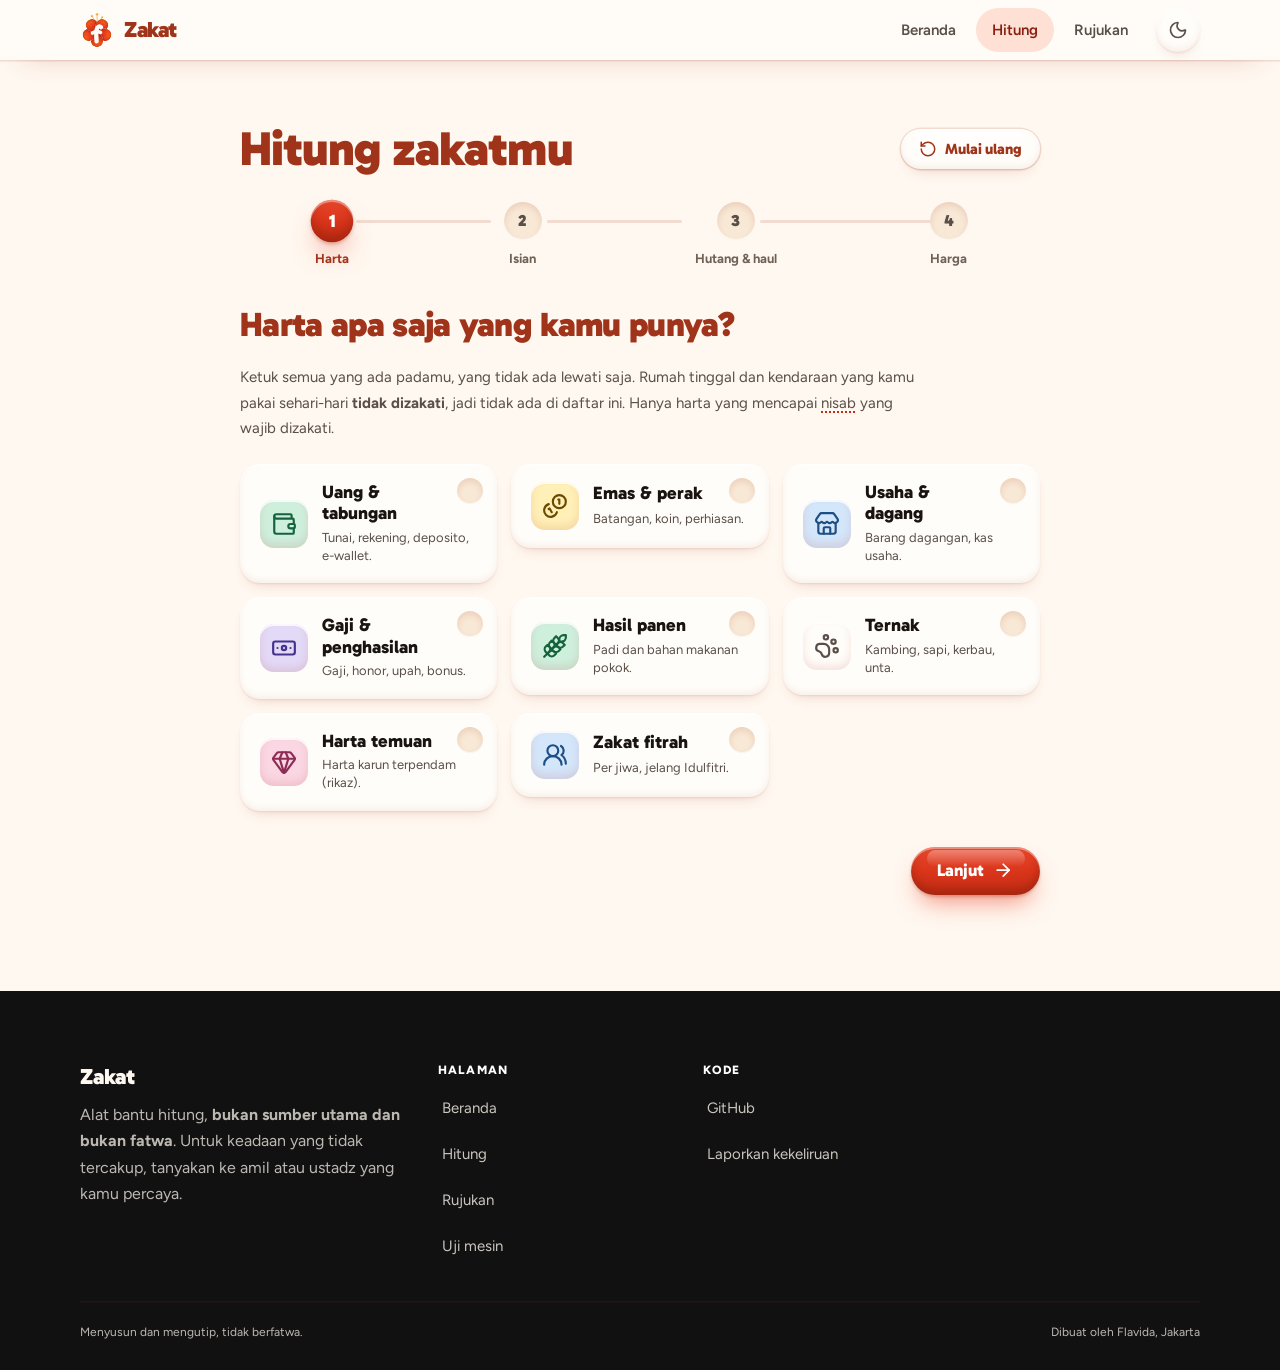
==== commit 1465c419: "Redesign ke Flavida Design System v4.1, tanpa maskot, plus toggle tema Tampilan ditulis ulang memaka" ====
--- a/hitung.html
+++ b/hitung.html
@@ -1,156 +1,306 @@
 <!DOCTYPE html>
-<html lang="id">
+<html lang="id" data-theme="auto" data-theme-persist data-no-snav>
 <head>
 <meta charset="utf-8">
 <meta name="viewport" content="width=device-width, initial-scale=1">
-<title>Hitung Zakat — simulasi sesuai Al-Qur'an dan Sunnah</title>
+<title>Hitung zakat — simulasi sesuai Al-Qur'an dan Sunnah</title>
 <meta name="description" content="Isi kondisi hartamu, lihat berapa zakatmu, ke mana alirannya, dan kapan membayarnya — lengkap dengan dalil yang bisa diperiksa. Dihitung di browser kamu sendiri, tidak ada data yang dikirim.">
 <meta name="theme-color" content="#FFF8F0">
-<link rel="icon" href="assets/mark-color.svg">
-<link rel="preconnect" href="https://fonts.gstatic.com" crossorigin>
-<link rel="stylesheet" href="css/tokens.css?v=1">
-<link rel="stylesheet" href="css/base.css?v=1">
-<link rel="stylesheet" href="css/app.css?v=1">
-<link rel="stylesheet" href="css/print.css?v=1" media="print">
+<link rel="icon" href="assets/v4/mark-simple.svg" type="image/svg+xml">
+<script>try{var t=localStorage.getItem('fl-theme');if(t==='dark'||t==='light')document.documentElement.setAttribute('data-theme',t)}catch(e){}</script>
+<link rel="stylesheet" href="colors_and_type.css?v=2">
+<link rel="stylesheet" href="flavida.css?v=2">
+<link rel="stylesheet" href="flavida-extra.css?v=2">
+<link rel="stylesheet" href="flavida-app.css?v=2">
+<link rel="stylesheet" href="flavida-sections.css?v=2">
+<link rel="stylesheet" href="css/zakat.css?v=2">
+<link rel="stylesheet" href="css/print.css?v=2" media="print">
 </head>
 <body>
-<a class="skip-link" href="#utama">Lompat ke isi</a>
-
-<script src="js/sprite.js?v=1"></script>
-
-<nav class="nav">
-  <div class="wrap nav-inner">
-    <a class="nav-brand" href="index.html">
-      <img src="assets/mark-color.svg" alt="">
-      <span class="nav-brand-teks">
-        <span class="nav-brand-nama">Zakat</span>
-        <span class="nav-brand-sub">by Flavida</span>
-      </span>
+<a class="fl-skip" href="#main">Lompat ke isi</a>
+
+<header>
+  <nav class="fl-nav" data-autohide data-sans-cta aria-label="Utama">
+    <a class="fl-nav__brand" href="index.html" aria-label="Zakat by Flavida, beranda">
+      <img src="assets/v4/mark-color.svg" alt="" width="34" height="34"><span>Zakat</span>
     </a>
-
-    <button class="nav-toggle" type="button" id="nav-toggle"
-            aria-expanded="false" aria-controls="nav-menu" aria-label="Buka menu">
-      <span class="nav-toggle-garis"></span>
+    <ul class="fl-nav__links" role="list">
+      <li><a href="index.html">Beranda</a></li>
+      <li><a href="hitung.html" aria-current="page">Hitung</a></li>
+      <li><a href="rujukan.html">Rujukan</a></li>
+    </ul>
+    <button class="fl-iconbtn zk-tema" type="button" data-theme-toggle aria-pressed="false" aria-label="Mode gelap">
+      <svg class="fl-icon i-moon" aria-hidden="true"><use href="#i-moon"/></svg>
+      <svg class="fl-icon i-sun" aria-hidden="true"><use href="#i-sun"/></svg>
     </button>
-
-    <div class="nav-menu" id="nav-menu">
+    <button class="fl-nav__toggle" type="button" aria-label="Menu" aria-controls="menu" aria-expanded="false">
+      <svg class="fl-icon i-open" aria-hidden="true"><use href="#i-menu"/></svg>
+      <svg class="fl-icon i-close" aria-hidden="true"><use href="#i-x"/></svg>
+    </button>
+  </nav>
+  <div class="fl-menu" id="menu">
+    <nav aria-label="Menu seluler">
       <a href="index.html">Beranda</a>
       <a href="hitung.html">Hitung</a>
       <a href="rujukan.html">Rujukan</a>
-      <a class="btn btn-dark btn-sm" href="#wizard">Mulai Hitung</a>
-    </div>
+    </nav>
+    <p class="menu__foot"><a class="fl-link" href="https://github.com/arnantoakbar/zakat" target="_blank" rel="noopener noreferrer">Kode di GitHub</a></p>
   </div>
-</nav>
-
-<main id="utama">
+</header>
+
+<main id="main" tabindex="-1">
 
   <!-- ═══ WIZARD ═══ -->
-  <section class="section" id="wizard" style="padding-top: var(--space-8)">
-    <div class="wrap wrap-narrow">
-
-      <div style="display:flex; align-items:center; justify-content:space-between; gap:var(--space-3); margin-bottom: var(--space-6)">
-        <span class="badge" id="langkah-pos">Langkah 1 dari 4</span>
-        <button class="btn btn-ghost btn-sm" id="btn-mulai-ulang" type="button">
-          <svg class="ic ic-sm" aria-hidden="true"><use href="#i-ulang"></use></svg>
-          Mulai ulang
+  <section class="fl-section zk-wizard" id="wizard">
+    <div class="fl-wrap fl-wrap--narrow">
+
+      <div class="zk-top">
+        <h1 class="zk-title">Hitung zakatmu</h1>
+        <button class="fl-btn fl-btn--sm fl-btn--ghost" type="button" data-dialog-open="#dlg-reset">
+          <svg class="fl-icon" aria-hidden="true"><use href="#i-rotate-ccw"/></svg> Mulai ulang
         </button>
       </div>
 
+      <ol class="fl-steps" id="steps" aria-label="Langkah">
+        <li aria-current="step">Harta</li><li>Isian</li><li>Hutang &amp; haul</li><li>Harga</li>
+      </ol>
+
       <!-- Langkah 1: pilih jenis harta -->
-      <div class="langkah" id="langkah-1">
-        <h2>Harta apa saja yang kamu punya?</h2>
-        <p class="langkah-ket">
-          Ketuk semua yang ada padamu — yang tidak ada, lewati saja. Rumah tinggal dan
-          kendaraan yang kamu pakai sehari-hari <strong>tidak dizakati</strong>, jadi tidak
-          ada di daftar ini.
-        </p>
-        <div class="pilih-grid" id="pilih-wadah"></div>
-      </div>
-
-      <!-- Langkah 2: angka per jenis -->
-      <div class="langkah" id="langkah-2">
-        <h2>Isi angkanya</h2>
-        <p class="langkah-ket">
-          Perkiraan wajar sudah cukup — zakat dihitung dari harta yang kamu ketahui, bukan
-          dari audit. Semua dihitung di HP/laptopmu sendiri; tidak ada angka yang dikirim
-          ke mana pun.
-        </p>
-        <div id="isian-wadah"></div>
+      <div class="zk-step" id="langkah-1">
+        <h2 class="zk-h2">Harta apa saja yang kamu punya?</h2>
+        <p class="zk-ket">Ketuk semua yang ada padamu, yang tidak ada lewati saja. Rumah tinggal dan kendaraan yang kamu pakai sehari-hari <b>tidak dizakati</b>, jadi tidak ada di daftar ini. Hanya harta yang mencapai
+          <button class="fl-term" type="button" data-gloss="Batas minimal harta sebelum zakat wajib. Untuk uang, emas, dan dagang: setara 85 gram emas.">nisab</button>
+          yang wajib dizakati.</p>
+
+        <div class="fl-options" role="group" aria-label="Jenis harta">
+          <label class="fl-option"><input type="checkbox" data-pilih="uang"><span class="fl-option__card"><span class="fl-card__icon" style="background:var(--tone-mint);color:var(--tone-mint-ink)"><svg class="fl-icon" aria-hidden="true"><use href="#i-wallet"/></svg></span><b>Uang &amp; tabungan</b><small>Tunai, rekening, deposito, e-wallet.</small></span><span class="fl-option__tick"><svg class="fl-icon" aria-hidden="true"><use href="#i-check"/></svg></span></label>
+          <label class="fl-option"><input type="checkbox" data-pilih="emas"><span class="fl-option__card"><span class="fl-card__icon" style="background:var(--tone-butter);color:var(--tone-butter-ink)"><svg class="fl-icon" aria-hidden="true"><use href="#i-coins"/></svg></span><b>Emas &amp; perak</b><small>Batangan, koin, perhiasan.</small></span><span class="fl-option__tick"><svg class="fl-icon" aria-hidden="true"><use href="#i-check"/></svg></span></label>
+          <label class="fl-option"><input type="checkbox" data-pilih="dagang"><span class="fl-option__card"><span class="fl-card__icon" style="background:var(--tone-sky);color:var(--tone-sky-ink)"><svg class="fl-icon" aria-hidden="true"><use href="#i-store"/></svg></span><b>Usaha &amp; dagang</b><small>Barang dagangan, kas usaha.</small></span><span class="fl-option__tick"><svg class="fl-icon" aria-hidden="true"><use href="#i-check"/></svg></span></label>
+          <label class="fl-option"><input type="checkbox" data-pilih="penghasilan"><span class="fl-option__card"><span class="fl-card__icon" style="background:var(--tone-lilac);color:var(--tone-lilac-ink)"><svg class="fl-icon" aria-hidden="true"><use href="#i-banknote"/></svg></span><b>Gaji &amp; penghasilan</b><small>Gaji, honor, upah, bonus.</small></span><span class="fl-option__tick"><svg class="fl-icon" aria-hidden="true"><use href="#i-check"/></svg></span></label>
+          <label class="fl-option"><input type="checkbox" data-pilih="tani"><span class="fl-option__card"><span class="fl-card__icon" style="background:var(--tone-mint);color:var(--tone-mint-ink)"><svg class="fl-icon" aria-hidden="true"><use href="#i-wheat"/></svg></span><b>Hasil panen</b><small>Padi dan bahan makanan pokok.</small></span><span class="fl-option__tick"><svg class="fl-icon" aria-hidden="true"><use href="#i-check"/></svg></span></label>
+          <label class="fl-option"><input type="checkbox" data-pilih="ternak"><span class="fl-option__card"><span class="fl-card__icon" style="background:var(--tone-peach-tone);color:var(--tone-peach-tone-ink)"><svg class="fl-icon" aria-hidden="true"><use href="#i-paw-print"/></svg></span><b>Ternak</b><small>Kambing, sapi, kerbau, unta.</small></span><span class="fl-option__tick"><svg class="fl-icon" aria-hidden="true"><use href="#i-check"/></svg></span></label>
+          <label class="fl-option"><input type="checkbox" data-pilih="rikaz"><span class="fl-option__card"><span class="fl-card__icon" style="background:var(--tone-rose);color:var(--tone-rose-ink)"><svg class="fl-icon" aria-hidden="true"><use href="#i-gem"/></svg></span><b>Harta temuan</b><small>Harta karun terpendam (rikaz).</small></span><span class="fl-option__tick"><svg class="fl-icon" aria-hidden="true"><use href="#i-check"/></svg></span></label>
+          <label class="fl-option"><input type="checkbox" data-pilih="fitrah"><span class="fl-option__card"><span class="fl-card__icon" style="background:var(--tone-sky);color:var(--tone-sky-ink)"><svg class="fl-icon" aria-hidden="true"><use href="#i-users-round"/></svg></span><b>Zakat fitrah</b><small>Per jiwa, jelang Idulfitri.</small></span><span class="fl-option__tick"><svg class="fl-icon" aria-hidden="true"><use href="#i-check"/></svg></span></label>
+        </div>
+      </div>
+
+      <!-- Langkah 2: angka per jenis (blok yang tidak dipilih disembunyikan JS) -->
+      <div class="zk-step" id="langkah-2" hidden>
+        <h2 class="zk-h2">Isi angkanya</h2>
+        <p class="zk-ket">Perkiraan wajar sudah cukup, zakat dihitung dari harta yang kamu ketahui, bukan dari audit. Semua dihitung di HP atau laptopmu; tidak ada angka yang dikirim ke mana pun.</p>
+
+        <fieldset class="zk-block" data-blok="uang" hidden>
+          <legend><svg class="fl-icon" aria-hidden="true"><use href="#i-wallet"/></svg> Uang &amp; tabungan</legend>
+          <div class="fl-field"><label for="in-uangJumlah">Total uang yang kamu simpan</label>
+            <div class="fl-affix"><span>Rp</span><input id="in-uangJumlah" data-f="uangJumlah" data-t="rp" inputmode="numeric" autocomplete="off" placeholder="0"></div>
+            <p class="fl-hint">Jumlahkan semua: tunai, semua rekening dan tabungan, deposito, e-wallet.</p></div>
+        </fieldset>
+
+        <fieldset class="zk-block" data-blok="emas" hidden>
+          <legend><svg class="fl-icon" aria-hidden="true"><use href="#i-coins"/></svg> Emas &amp; perak</legend>
+          <div class="fl-field"><label for="in-emasSimpan">Emas yang disimpan</label>
+            <div class="fl-affix"><input id="in-emasSimpan" data-f="emasSimpan" data-t="num" inputmode="decimal" autocomplete="off" placeholder="0"><span>gram</span></div>
+            <p class="fl-hint">Batangan, koin, atau perhiasan yang jarang atau tidak dipakai.</p></div>
+          <div class="fl-field"><label for="in-emasPakai">Perhiasan yang dipakai sehari-hari</label>
+            <div class="fl-affix"><input id="in-emasPakai" data-f="emasPakai" data-t="num" inputmode="decimal" autocomplete="off" placeholder="0"><span>gram</span></div>
+            <p class="fl-hint">Menurut mazhab Syafi'i tidak wajib dizakati, jadi tidak dihitung kecuali kamu mencentang pilihan di bawah.</p></div>
+          <label class="fl-check"><input type="checkbox" data-ck="emasZakati"><span>Zakati juga perhiasan yang dipakai (pendapat mazhab Hanafi, lebih berhati-hati)</span></label>
+          <div class="fl-field"><label for="in-perakGram">Perak</label>
+            <div class="fl-affix"><input id="in-perakGram" data-f="perakGram" data-t="num" inputmode="decimal" autocomplete="off" placeholder="0"><span>gram</span></div>
+            <p class="fl-hint">Perak punya nisab sendiri: 595 gram.</p></div>
+        </fieldset>
+
+        <fieldset class="zk-block" data-blok="dagang" hidden>
+          <legend><svg class="fl-icon" aria-hidden="true"><use href="#i-store"/></svg> Usaha &amp; dagang</legend>
+          <div class="fl-field"><label for="in-dagangBarang">Nilai barang dagangan</label>
+            <div class="fl-affix"><span>Rp</span><input id="in-dagangBarang" data-f="dagangBarang" data-t="rp" inputmode="numeric" autocomplete="off" placeholder="0"></div>
+            <p class="fl-hint">Pakai harga jual hari ini, bukan harga beli. Etalase, kendaraan, dan alat kerja tidak ikut: itu bukan barang dagangan.</p></div>
+          <div class="fl-field"><label for="in-dagangKas">Kas usaha</label>
+            <div class="fl-affix"><span>Rp</span><input id="in-dagangKas" data-f="dagangKas" data-t="rp" inputmode="numeric" autocomplete="off" placeholder="0"></div>
+            <p class="fl-hint">Uang usaha di laci dan rekening toko.</p></div>
+          <div class="fl-field"><label for="in-dagangPiutang">Piutang usaha yang lancar</label>
+            <div class="fl-affix"><span>Rp</span><input id="in-dagangPiutang" data-f="dagangPiutang" data-t="rp" inputmode="numeric" autocomplete="off" placeholder="0"></div>
+            <p class="fl-hint">Tagihan ke pelanggan yang masih diharapkan kembali.</p></div>
+          <div class="fl-field"><label for="in-dagangHutang">Hutang usaha jatuh tempo</label>
+            <div class="fl-affix"><span>Rp</span><input id="in-dagangHutang" data-f="dagangHutang" data-t="rp" inputmode="numeric" autocomplete="off" placeholder="0"></div>
+            <p class="fl-hint">Hutang ke pemasok dan sejenisnya yang harus dibayar dalam waktu dekat. Mengurangi harta dagang.</p></div>
+        </fieldset>
+
+        <fieldset class="zk-block" data-blok="penghasilan" hidden>
+          <legend><svg class="fl-icon" aria-hidden="true"><use href="#i-banknote"/></svg> Gaji &amp; penghasilan</legend>
+          <div class="fl-field"><label for="in-pengBulan">Penghasilan per bulan</label>
+            <div class="fl-affix"><span>Rp</span><input id="in-pengBulan" data-f="pengBulan" data-t="rp" inputmode="numeric" autocomplete="off" placeholder="0"></div>
+            <p class="fl-hint">Gaji atau honor kotor sebulan.</p></div>
+          <div class="fl-field"><label for="in-pengBonus">Bonus dan THR setahun</label>
+            <div class="fl-affix"><span>Rp</span><input id="in-pengBonus" data-f="pengBonus" data-t="rp" inputmode="numeric" autocomplete="off" placeholder="0"></div>
+            <p class="fl-hint">Perkiraan totalnya setahun.</p></div>
+        </fieldset>
+
+        <fieldset class="zk-block" data-blok="tani" hidden>
+          <legend><svg class="fl-icon" aria-hidden="true"><use href="#i-wheat"/></svg> Hasil panen</legend>
+          <div class="fl-field"><label for="in-taniKg">Hasil panen (kering)</label>
+            <div class="fl-affix"><input id="in-taniKg" data-f="taniKg" data-t="num" inputmode="decimal" autocomplete="off" placeholder="0"><span>kg</span></div>
+            <p class="fl-hint">Berat yang siap simpan, untuk sekali panen.</p></div>
+          <div class="fl-field"><span class="fl-label-text" id="lb-taniBentuk">Bentuk hasilnya</span>
+            <div class="fl-seg" role="radiogroup" aria-labelledby="lb-taniBentuk" data-seg="taniBentuk">
+              <label class="fl-seg__item"><input type="radio" name="taniBentuk" value="gabah" checked><span>Gabah · nisab 653 kg</span></label>
+              <label class="fl-seg__item"><input type="radio" name="taniBentuk" value="beras"><span>Beras · nisab 520 kg</span></label>
+            </div></div>
+          <div class="fl-field"><span class="fl-label-text" id="lb-taniAir">Pengairannya</span>
+            <div class="fl-seg" role="radiogroup" aria-labelledby="lb-taniAir" data-seg="taniAir">
+              <label class="fl-seg__item"><input type="radio" name="taniAir" value="hujan" checked><span>Hujan atau alami · 10%</span></label>
+              <label class="fl-seg__item"><input type="radio" name="taniAir" value="irigasi"><span>Irigasi berbiaya · 5%</span></label>
+            </div></div>
+        </fieldset>
+
+        <fieldset class="zk-block" data-blok="ternak" hidden>
+          <legend><svg class="fl-icon" aria-hidden="true"><use href="#i-paw-print"/></svg> Ternak</legend>
+          <div class="fl-field"><label for="in-kambingEkor">Kambing atau domba</label>
+            <div class="fl-affix"><input id="in-kambingEkor" data-f="kambingEkor" data-t="num" inputmode="numeric" autocomplete="off" placeholder="0"><span>ekor</span></div>
+            <p class="fl-hint">Nisab mulai 40 ekor.</p></div>
+          <div class="fl-field"><label for="in-sapiEkor">Sapi atau kerbau</label>
+            <div class="fl-affix"><input id="in-sapiEkor" data-f="sapiEkor" data-t="num" inputmode="numeric" autocomplete="off" placeholder="0"><span>ekor</span></div>
+            <p class="fl-hint">Nisab mulai 30 ekor.</p></div>
+          <div class="fl-field"><label for="in-untaEkor">Unta</label>
+            <div class="fl-affix"><input id="in-untaEkor" data-f="untaEkor" data-t="num" inputmode="numeric" autocomplete="off" placeholder="0"><span>ekor</span></div>
+            <p class="fl-hint">Nisab mulai 5 ekor.</p></div>
+          <label class="fl-check"><input type="checkbox" data-ck="ternakGembala" checked><span>Digembalakan bebas di padang. Syarat dalam haditsnya (sa'imah): sebagian besar tahun mencari makan sendiri. Ternak yang dikandangkan dan dibeli pakannya tidak wajib zakat ternak menurut jumhur.</span></label>
+          <label class="fl-check"><input type="checkbox" data-ck="ternakDagang"><span>Ternak ini untuk diperjualbelikan. Kalau ya, ia dizakati sebagai harta dagang, bukan dengan tabel ekor.</span></label>
+        </fieldset>
+
+        <fieldset class="zk-block" data-blok="rikaz" hidden>
+          <legend><svg class="fl-icon" aria-hidden="true"><use href="#i-gem"/></svg> Harta temuan</legend>
+          <div class="fl-field"><label for="in-rikazNilai">Perkiraan nilai temuan</label>
+            <div class="fl-affix"><span>Rp</span><input id="in-rikazNilai" data-f="rikazNilai" data-t="rp" inputmode="numeric" autocomplete="off" placeholder="0"></div>
+            <p class="fl-hint">Harta karun terpendam peninggalan lama yang kamu temukan.</p></div>
+        </fieldset>
+
+        <fieldset class="zk-block" data-blok="fitrah" hidden>
+          <legend><svg class="fl-icon" aria-hidden="true"><use href="#i-users-round"/></svg> Zakat fitrah</legend>
+          <div class="fl-field"><span class="fl-label-text" id="lb-jiwa">Jumlah jiwa yang kamu tanggung</span>
+            <div class="fl-stepper" data-min="1" data-max="40" data-f="fitrahJiwa" role="group" aria-labelledby="lb-jiwa">
+              <button type="button" aria-label="Kurangi satu jiwa" data-stepper-minus><svg class="fl-icon" aria-hidden="true"><use href="#i-minus"/></svg></button>
+              <output aria-live="polite">1</output>
+              <button type="button" aria-label="Tambah satu jiwa" data-stepper-plus><svg class="fl-icon" aria-hidden="true"><use href="#i-plus"/></svg></button>
+            </div>
+            <p class="fl-hint">Dirimu, istri, anak-anak, dan orang lain yang nafkahnya kamu tanggung.</p></div>
+        </fieldset>
       </div>
 
       <!-- Langkah 3: hutang, piutang, haul -->
-      <div class="langkah" id="langkah-3">
-        <h2>Hutang, piutang, dan lamanya tersimpan</h2>
-        <p class="langkah-ket">
-          Zakat simpanan hanya wajib bila hartamu bertahan di atas nisab selama satu tahun
-          hijriah (haul).
-        </p>
-        <div id="haul-wadah"></div>
+      <div class="zk-step" id="langkah-3" hidden>
+        <h2 class="zk-h2">Hutang, piutang, dan lamanya tersimpan</h2>
+        <p class="zk-ket">Zakat simpanan wajib bila hartamu bertahan di atas nisab selama satu tahun hijriah, yang disebut
+          <button class="fl-term" type="button" data-gloss="Masa satu tahun hijriah (kira-kira 354 hari) harta bertahan di atas nisab. Panen, harta temuan, dan fitrah tidak menunggu haul.">haul</button>.</p>
+        <div class="fl-field"><label for="in-hutangJatuhTempo">Hutang pribadi yang jatuh tempo dekat</label>
+          <div class="fl-affix"><span>Rp</span><input id="in-hutangJatuhTempo" data-f="hutangJatuhTempo" data-t="rp" inputmode="numeric" autocomplete="off" placeholder="0"></div>
+          <p class="fl-hint">Cicilan dan hutang yang harus dibayar dalam waktu dekat mengurangi harta yang dizakati. Sisa KPR belasan tahun tidak dikurangkan seluruhnya; cukup angsuran tahun ini.</p></div>
+        <div class="fl-field"><label for="in-piutangLancar">Piutang pribadi yang lancar</label>
+          <div class="fl-affix"><span>Rp</span><input id="in-piutangLancar" data-f="piutangLancar" data-t="rp" inputmode="numeric" autocomplete="off" placeholder="0"></div>
+          <p class="fl-hint">Uangmu di tangan orang lain yang masih diharapkan kembali ikut dihitung.</p></div>
+        <div class="fl-field"><span class="fl-label-text" id="lb-haul">Sudah berapa lama simpananmu bertahan di atas nisab?</span>
+          <div class="fl-seg" role="radiogroup" aria-labelledby="lb-haul" data-seg="haulStatus">
+            <label class="fl-seg__item"><input type="radio" name="haulStatus" value="sudah" checked><span>Sudah setahun lebih</span></label>
+            <label class="fl-seg__item"><input type="radio" name="haulStatus" value="belum"><span>Belum setahun</span></label>
+            <label class="fl-seg__item"><input type="radio" name="haulStatus" value="tidakTahu"><span>Tidak yakin</span></label>
+          </div>
+          <p class="fl-hint">Memilih "Tidak yakin" pun tidak apa-apa: zakat dihitung sekarang dan syarat haulnya dijelaskan di hasil. Panen, temuan, dan fitrah punya waktunya sendiri.</p></div>
+        <div class="fl-field" id="haul-sejak" hidden><label for="in-haulSejak">Kira-kira sejak kapan mencapai nisab?</label>
+          <input class="fl-input" id="in-haulSejak" data-f="haulSejak" type="month">
+          <p class="fl-hint">Dipakai menghitung perkiraan tanggal jatuh tempo haulmu.</p></div>
       </div>
 
       <!-- Langkah 4: harga acuan -->
-      <div class="langkah" id="langkah-4">
-        <h2>Harga acuan hari ini</h2>
-        <p class="langkah-ket">
-          Satu-satunya angka yang bukan angka syariat: harga pasar untuk menghitung nisab.
-          Angka syariatnya sendiri (85 gram, 2,5%, dst.) tidak pernah berubah.
-        </p>
-        <div id="harga-wadah"></div>
-      </div>
-
-      <p id="wizard-pesan" role="alert" style="display:none; color: var(--color-error); font-weight: 600; font-size: var(--text-body-xs); margin-top: var(--space-4)"></p>
-
-      <div style="display:flex; justify-content:space-between; gap: var(--space-3); margin-top: var(--space-8)">
-        <button class="btn btn-ghost" type="button" id="btn-mundur" aria-label="Kembali ke langkah sebelumnya">
-          <svg class="ic ic-sm" aria-hidden="true"><use href="#i-kiri"></use></svg>
-          Kembali
+      <div class="zk-step" id="langkah-4" hidden>
+        <h2 class="zk-h2">Harga acuan hari ini</h2>
+        <p class="zk-ket">Satu-satunya angka yang bukan angka syariat: harga pasar untuk menghitung nisab. Angka syariatnya sendiri (85 gram, 2,5%, dan seterusnya) tidak pernah berubah.</p>
+        <p><span class="fl-fresh" id="harga-fresh" data-age="stale">Memakai nilai bawaan</span></p>
+        <p class="fl-hint" id="harga-ket"></p>
+        <div class="fl-field"><label for="in-hargaEmas">Harga emas per gram</label>
+          <div class="fl-affix"><span>Rp</span><input id="in-hargaEmas" data-f="hargaEmas" data-t="rp" inputmode="numeric" autocomplete="off"></div>
+          <p class="fl-hint" id="harga-nisab"></p></div>
+        <div class="fl-field"><label for="in-hargaPerak">Harga perak per gram</label>
+          <div class="fl-affix"><span>Rp</span><input id="in-hargaPerak" data-f="hargaPerak" data-t="rp" inputmode="numeric" autocomplete="off"></div>
+          <p class="fl-hint">Nisab perak: 595 gram.</p></div>
+        <div class="fl-field"><label for="in-hargaBeras">Harga beras per kg</label>
+          <div class="fl-affix"><span>Rp</span><input id="in-hargaBeras" data-f="hargaBeras" data-t="rp" inputmode="numeric" autocomplete="off"></div>
+          <p class="fl-hint">Untuk konversi zakat fitrah dan padanan rupiah hasil panen beras.</p></div>
+      </div>
+
+      <p class="fl-error-text" id="pesan" role="alert" hidden></p>
+
+      <div class="zk-nav">
+        <button class="fl-btn fl-btn--ghost" type="button" id="btn-mundur" hidden>
+          <svg class="fl-icon" aria-hidden="true"><use href="#i-arrow-left"/></svg> Kembali
         </button>
-        <button class="btn btn-primary" type="button" id="btn-maju">Lanjut</button>
-      </div>
-
+        <button class="fl-btn" type="button" id="btn-maju">
+          <span>Lanjut</span> <svg class="fl-icon fl-icon--nudge" aria-hidden="true"><use href="#i-arrow-right"/></svg>
+        </button>
+      </div>
     </div>
   </section>
 
-  <!-- ═══ HASIL ═══ -->
-  <section id="hasil" hidden aria-live="polite"></section>
+  <!-- ═══ HASIL ═══ (cangkangnya statis supaya navigasi bagian bisa dibangun sekali) -->
+  <div id="hasil" hidden aria-live="polite">
+    <section class="fl-section fl-section--tint" id="r-ringkasan" data-section="Ringkasan"><div class="fl-wrap fl-wrap--narrow" id="out-ringkasan"></div></section>
+    <section class="fl-section" id="r-rincian" data-section="Rincian"><div class="fl-wrap fl-wrap--narrow" id="out-rincian"></div></section>
+    <section class="fl-section fl-section--tint" id="r-alir" data-section="Alirannya"><div class="fl-wrap fl-wrap--narrow" id="out-alir"></div></section>
+    <section class="fl-section" id="r-waktu" data-section="Waktu bayar"><div class="fl-wrap fl-wrap--narrow" id="out-waktu"></div></section>
+    <section class="fl-section fl-section--tint" id="r-dalil" data-section="Dalil"><div class="fl-wrap fl-wrap--narrow" id="out-dalil"></div></section>
+    <section class="fl-section" id="r-beda" data-section="Perbandingan"><div class="fl-wrap fl-wrap--narrow" id="out-beda"></div></section>
+    <section class="fl-section fl-section--tint" id="r-langkah" data-section="Langkah"><div class="fl-wrap fl-wrap--narrow" id="out-langkah"></div></section>
+  </div>
 
 </main>
 
-<footer class="footer">
-  <div class="wrap footer-inner">
-    <div>
-      <p class="footer-note">
-        Zakat adalah alat bantu hitung, <strong>bukan sumber utama</strong>. Verifikasi
-        hasilnya kepada amil atau ustadz terdekat untuk keadaan yang tidak tercakup.
-      </p>
-      <p style="margin-top: var(--space-4)">
-        <a href="rujukan.html">Rujukan Al-Qur'an &amp; Hadits</a> &nbsp;·&nbsp;
-        <a href="https://github.com/arnantoakbar/zakat" target="_blank" rel="noopener noreferrer">Kode sumber di GitHub</a>
-      </p>
+<dialog class="fl-dialog fl-dialog--alert" id="dlg-reset" aria-labelledby="dlg-reset-t">
+  <div class="fl-dialog__head"><h2 id="dlg-reset-t">Kosongkan semua isian?</h2></div>
+  <form method="dialog">
+    <div class="fl-dialog__body"><p>Semua angka yang sudah kamu isi akan dihapus dan kamu mulai dari langkah pertama. Tidak ada yang tersimpan di mana pun.</p></div>
+    <div class="fl-dialog__foot">
+      <button class="fl-btn fl-btn--ghost" value="batal" data-dialog-close>Batal</button>
+      <button class="fl-btn" value="ya">Ya, kosongkan</button>
     </div>
-    <div class="footer-made">
-      Kodenya terbuka — silakan diperiksa dan dikoreksi.<br>
-      Made with 🔥 in Indonesia
+  </form>
+</dialog>
+
+<footer class="fl-footer fl-footer--dark">
+  <div class="fl-wrap">
+    <div class="fl-footer__grid">
+      <div>
+        <b class="zk-foot-brand">Zakat</b>
+        <p style="margin-top:10px;max-width:38ch">Alat bantu hitung, <b>bukan sumber utama dan bukan fatwa</b>. Untuk keadaan yang tidak tercakup, tanyakan ke amil atau ustadz yang kamu percaya.</p>
+      </div>
+      <nav aria-label="Halaman"><h3>Halaman</h3><ul><li><a href="index.html">Beranda</a></li><li><a href="hitung.html">Hitung</a></li><li><a href="rujukan.html">Rujukan</a></li><li><a href="tests.html">Uji mesin</a></li></ul></nav>
+      <nav aria-label="Kode"><h3>Kode</h3><ul><li><a href="https://github.com/arnantoakbar/zakat" target="_blank" rel="noopener noreferrer">GitHub</a></li><li><a href="https://github.com/arnantoakbar/zakat/issues" target="_blank" rel="noopener noreferrer">Laporkan kekeliruan</a></li></ul></nav>
     </div>
+    <div class="fl-footer__legal"><span>Menyusun dan mengutip, tidak berfatwa.</span><span>Dibuat oleh Flavida, Jakarta</span></div>
   </div>
 </footer>
 
-<script src="js/zakat/const.js?v=1"></script>
-<script src="js/zakat/dagang.js?v=1"></script>
-<script src="js/zakat/uang.js?v=1"></script>
-<script src="js/zakat/penghasilan.js?v=1"></script>
-<script src="js/zakat/tani.js?v=1"></script>
-<script src="js/zakat/ternak.js?v=1"></script>
-<script src="js/zakat/rikaz.js?v=1"></script>
-<script src="js/zakat/fitrah.js?v=1"></script>
-<script src="js/zakat/solve.js?v=1"></script>
-<script src="js/dalil.js?v=1"></script>
-<script src="js/hukum-id.js?v=1"></script>
-<script src="js/harga.js?v=1"></script>
-<script src="js/advice.js?v=1"></script>
-<script src="js/ui-nav.js?v=1"></script>
-<script src="js/ui-result.js?v=1"></script>
-<script src="js/export.js?v=1"></script>
-<script src="js/ui-wizard.js?v=1"></script>
+<script src="js/motion.min.js"></script>
+<script src="assets/v4/icons.sprite.js"></script>
+<script src="assets/v4/icons-zakat.js"></script>
+<script src="js/flavida.js"></script>
+<script src="js/flavida-ui.js"></script>
+<script src="js/flavida-charts.js"></script>
+<script src="js/zakat/const.js?v=2"></script>
+<script src="js/zakat/dagang.js?v=2"></script>
+<script src="js/zakat/uang.js?v=2"></script>
+<script src="js/zakat/penghasilan.js?v=2"></script>
+<script src="js/zakat/tani.js?v=2"></script>
+<script src="js/zakat/ternak.js?v=2"></script>
+<script src="js/zakat/rikaz.js?v=2"></script>
+<script src="js/zakat/fitrah.js?v=2"></script>
+<script src="js/zakat/solve.js?v=2"></script>
+<script src="js/dalil.js?v=2"></script>
+<script src="js/hukum-id.js?v=2"></script>
+<script src="js/harga.js?v=2"></script>
+<script src="js/advice.js?v=2"></script>
+<script src="js/ui-dalil.js?v=2"></script>
+<script src="js/ui-result.js?v=2"></script>
+<script src="js/export.js?v=2"></script>
+<script src="js/ui-wizard.js?v=2"></script>
+<script src="js/ui-nav.js?v=2"></script>
 </body>
 </html>
--- a/colors_and_type.css
+++ b/colors_and_type.css
@@ -0,0 +1,369 @@
+/*
+ * Flavida Design System · Tokens, type, motion curves
+ * v4.0 · "Flame-tree clay" · flavida.co
+ *
+ * Fonts are self-hosted (no third-party request):
+ *   Gabarito (display, 800/900) · Figtree (body, 300-900) — both SIL OFL, variable, latin subset.
+ * Load order for a page:  colors_and_type.css  →  flavida.css (components)  →  scripts (see README).
+ * Paths below are relative to THIS file; if you copy the css elsewhere, move fonts/ with it.
+ */
+
+@font-face {
+  font-family: 'Gabarito';
+  src: url('fonts/gabarito-latin-wght.woff2') format('woff2');
+  font-weight: 400 900;
+  font-style: normal;
+  font-display: swap;
+}
+@font-face {
+  font-family: 'Figtree';
+  src: url('fonts/figtree-latin-wght.woff2') format('woff2');
+  font-weight: 300 900;
+  font-style: normal;
+  font-display: swap;
+}
+
+:root, [data-theme="light"] {
+  /* ═════════ BRAND COLOR (binding hexes, from the Delonix regia) ═════════ */
+  --color-flame:      #E8391D;  /* Flame — petals, blobs, large type, graphics */
+  --color-orange:     #F5760A;  /* Fire orange — gradient mid, hover warmth */
+  --color-amber:      #F5A623;  /* Amber — stamens, sparkles, highlights, tags on dark */
+  --color-ember:      #A0341A;  /* Ember — headline + logo ink on light grounds */
+  --color-charcoal:   #111111;  /* Charcoal — dark sections, B&W print */
+  --color-cream:      #FFF8F0;  /* Cream — primary ground */
+  --color-parchment:  #FFF0E0;  /* Parchment — secondary ground, panels */
+  --color-green:      #1B5E3B;  /* Canopy green — rare accent from the leaves */
+
+  /* Flame ramp (derived, for clay shading + states) */
+  --flame-50:  #FFF1EC;
+  --flame-100: #FFE0D5;
+  --flame-200: #FFC1AD;
+  --flame-300: #FF9A7C;
+  --flame-400: #F46A47;
+  --flame-500: #E8391D;   /* = --color-flame */
+  --flame-600: #D02E14;
+  --flame-700: #B02510;
+  --flame-800: #8A1E0F;
+  --flame-900: #5E1509;
+
+  /* Amber ramp */
+  --amber-50:  #FFF7E3;
+  --amber-100: #FFEBBD;
+  --amber-300: #FFCF6B;
+  --amber-500: #F5A623;   /* = --color-amber */
+  --amber-700: #A8650A;
+
+  /* Character skin tones (from the Flav render) */
+  --color-peach:       #F8D3B2;
+  --color-peach-deep:  #EDB48C;
+  --color-mitten:      #F9E6D2;
+  --color-blush:       #F29080;
+  --color-eye:         #2A1510;
+
+  /* Text — all pass AA on cream and parchment */
+  --color-ink:        #1A1410;  /* body headings / strong text (warm black) */
+  --color-mid:        #5A4F48;  /* secondary text (7.5:1 on cream) */
+  --color-light:      #706157;  /* tertiary text, captions (5.6:1 on cream, 5.0:1 on sunk wells) */
+  --color-flame-ink:  #C42E14;  /* flame as small text / links on cream (5.3:1) */
+  --color-on-flame:   #FFFFFF;
+
+
+  /* Ink tokens: readable text on top of each tint (used by alerts, callouts, chips) */
+  --amber-ink:   #6B3F02;
+  --success-ink: #124F2D;
+  --warning-ink: #6B3F02;
+  --error-ink:   #8A1E0F;
+  --info-ink:    #1E4568;
+  --glass:       rgba(255, 253, 249, 0.86);   /* floating nav, section pill */
+  --color-ember-fixed: #A0341A;             /* ember as ink on cream-fixed surfaces: never flips in dark */
+  --color-flame-ink-fixed: #C42E14;
+  --color-cream-fixed: #FFF8F0;              /* cream as a text/ink color: never flips in dark */
+  --gloss-soft: linear-gradient(180deg, rgba(255, 255, 255, 0.9), rgba(255, 255, 255, 0));  /* gloss on pale buttons */
+
+  /* Pastel clay tones: category colors for chips, tiles and sticker backgrounds (text uses the -ink partner, AA) */
+  --tone-mint:   #CFEFDD; --tone-mint-ink:   #14633C;
+  --tone-sky:    #D4E6FA; --tone-sky-ink:    #1D4F87;
+  --tone-lilac:  #E3DAF7; --tone-lilac-ink:  #46338F;
+  --tone-rose:   #FAD7E3; --tone-rose-ink:   #8E2C55;
+  --tone-butter: #FFF0B8; --tone-butter-ink: #6B4A00;
+  --tone-peach:  #FFDCC7; --tone-peach-ink:  #8A3A12;
+
+  /* Chart series (categorical). Flame leads; the rest stay distinguishable in grayscale and for color-blind readers. */
+  --chart-1: #E8391D;  /* flame */
+  --chart-2: #2A78D6;  /* blue */
+  --chart-3: #F5A623;  /* amber */
+  --chart-4: #1B9E77;  /* leaf */
+  --chart-5: #5B4BB7;  /* violet */
+  --chart-6: #E87BA4;  /* rose */
+  --chart-7: #A0341A;  /* ember */
+  --chart-8: #6B7A8F;  /* slate */
+  --chart-seq-1: #FFE0D5; --chart-seq-2: #FFA98E; --chart-seq-3: #F46A47; --chart-seq-4: #D02E14; --chart-seq-5: #8A1E0F; /* sequential */
+  --level-1: var(--color-success); --level-2: #8F5507; --level-3: #A8410A; --level-4: var(--color-error);   /* severity I to IV */
+
+  /* Semantic */
+  --color-success: #16703F;
+  --color-warning: #8F5507;
+  --color-error:   #C42E14;
+  --color-info:    #2F6196;
+  --color-success-bg: #E6F4EC;
+  --color-warning-bg: #FFF1D6;
+  --color-error-bg:   #FFE4DC;
+  --color-info-bg:    #E5EEF7;
+
+  /* Surfaces */
+  --bg-primary:    var(--color-cream);
+  --bg-secondary:  var(--color-parchment);
+  --bg-dark:       var(--color-charcoal);
+  --fg-on-dark-strong: #FFFFFF;           /* titles on dark grounds */
+  --field-focus-border: var(--color-ink);   /* focus = ink edge + amber halo, so it never reads as an error */
+  --field-focus-ring: 0 0 0 4px rgba(245, 166, 35, 0.42);
+  --bg-accent:     var(--color-flame);
+  --surface:       #FFFDF9;               /* puffy card face (warm white) */
+  --surface-sunk:  #F8E9D6;               /* pressed/inset wells, input fill */
+
+  /* Foreground aliases (legacy names kept) */
+  --fg-logo:       var(--color-ember);
+  --fg1:           var(--color-ink);
+  --fg2:           var(--color-mid);
+  --fg3:           var(--color-light);
+  --fg-accent:     var(--color-flame-ink);
+  --fg-on-dark:    var(--color-cream);
+  --fg-on-dark-dim: rgba(255, 248, 240, 0.72);
+
+  /* Lines */
+  --color-border:        rgba(160, 52, 26, 0.14);
+  --color-border-hover:  rgba(160, 52, 26, 0.30);
+  --border-default:      var(--color-border);
+  --border-hover:        var(--color-border-hover);
+  --color-focus:         var(--color-flame-ink);
+  --focus-ring:          0 0 0 3px var(--color-cream), 0 0 0 6px var(--color-flame-ink);
+
+  /* Gradients */
+  --grad-flame:  linear-gradient(135deg, var(--amber-500) 0%, var(--color-orange) 45%, var(--color-flame) 100%);
+  --grad-petal:  radial-gradient(120% 120% at 28% 18%, #FF8A5C 0%, var(--color-flame) 48%, #C42E14 100%);
+  --grad-btn:    linear-gradient(180deg, #E8472B 0%, #D8341A 55%, #C42E14 100%);
+  --glow-hero:   radial-gradient(60% 55% at 50% 100%, rgba(245, 118, 10, 0.18), transparent 70%),
+                 radial-gradient(40% 40% at 85% 15%, rgba(232, 57, 29, 0.10), transparent 65%);
+  --glow-dark:   radial-gradient(60% 80% at 50% 115%, rgba(232, 57, 29, 0.45), transparent 65%);
+
+  /* ═════════ CLAY ELEVATION — the system's depth language ═════════
+     Every raised thing = top inner highlight + bottom inner shade + soft warm drop shadow. */
+  --shadow-clay-sm:
+    inset 0 1.5px 0 rgba(255, 255, 255, 0.9),
+    inset 0 -3px 6px rgba(160, 52, 26, 0.07),
+    0 1px 2px rgba(160, 52, 26, 0.10),
+    0 8px 14px -8px rgba(160, 52, 26, 0.22);
+  --shadow-clay-md:
+    inset 0 2px 0 rgba(255, 255, 255, 0.95),
+    inset 0 -6px 12px rgba(160, 52, 26, 0.08),
+    0 2px 4px rgba(160, 52, 26, 0.08),
+    0 18px 30px -12px rgba(160, 52, 26, 0.26);
+  --shadow-clay-lg:
+    inset 0 3px 0 rgba(255, 255, 255, 0.95),
+    inset 0 -10px 18px rgba(160, 52, 26, 0.09),
+    0 4px 8px rgba(160, 52, 26, 0.08),
+    0 34px 54px -20px rgba(160, 52, 26, 0.34);
+  --shadow-clay-flame:
+    inset 0 2px 0 rgba(255, 255, 255, 0.38),
+    inset 0 -6px 10px rgba(110, 22, 8, 0.36),
+    0 2px 3px rgba(150, 30, 10, 0.25),
+    0 14px 24px -8px rgba(232, 57, 29, 0.55);
+  --shadow-clay-pressed:
+    inset 0 4px 10px rgba(110, 22, 8, 0.38),
+    inset 0 -1px 0 rgba(255, 255, 255, 0.18),
+    0 1px 1px rgba(150, 30, 10, 0.2);
+  --shadow-inset:
+    inset 0 3px 7px rgba(160, 52, 26, 0.14),
+    inset 0 -1px 0 rgba(255, 255, 255, 0.9);
+  --shadow-sticker: drop-shadow(0 10px 14px rgba(160, 52, 26, 0.22));
+  /* legacy aliases */
+  --shadow-card:       var(--shadow-clay-md);
+  --shadow-card-hover: var(--shadow-clay-lg);
+  --shadow-btn:        var(--shadow-clay-flame);
+  --shadow-mascot:     drop-shadow(0 14px 22px rgba(160, 52, 26, 0.24));
+  --color-shadow:       rgba(160, 52, 26, 0.10);
+  --color-shadow-hover: rgba(160, 52, 26, 0.22);
+  --color-flame-tint-sm: rgba(232, 57, 29, 0.06);
+  --color-flame-tint-md: rgba(232, 57, 29, 0.12);
+  --color-flame-tint-lg: rgba(232, 57, 29, 0.20);
+
+  /* ═════════ TYPE ═════════ */
+  --font-display: 'Gabarito', 'Trebuchet MS', 'Segoe UI', system-ui, sans-serif;
+  --font-body:    'Figtree', 'Segoe UI', system-ui, -apple-system, sans-serif;
+  --font-mono:    ui-monospace, 'SF Mono', 'Cascadia Mono', Menlo, Consolas, monospace;
+
+  --fw-light: 300; --fw-regular: 400; --fw-medium: 500; --fw-semibold: 600;
+  --fw-bold: 700; --fw-extrabold: 800; --fw-black: 900;
+
+  /* Display tops out at 6rem (96px) */
+  --text-display-xl: clamp(2.75rem, 1.6rem + 5.6vw, 6rem);
+  --text-display-l:  clamp(2.125rem, 1.4rem + 3.4vw, 3.75rem);
+  --text-display-m:  clamp(1.75rem, 1.3rem + 2.2vw, 2.75rem);
+  --text-heading-l:  clamp(1.5rem, 1.2rem + 1.3vw, 2.125rem);
+  --text-heading-m:  clamp(1.25rem, 1.1rem + 0.7vw, 1.5rem);
+  --text-heading-s:  1.125rem;
+  --text-body-xl:    clamp(1.125rem, 1.04rem + 0.4vw, 1.3125rem);
+  --text-body:       1rem;
+  --text-body-s:     0.9375rem;
+  --text-body-xs:    0.875rem;
+  --text-label:      0.8125rem;
+  --text-caption:    0.75rem;
+  --text-micro:      0.6875rem;
+
+  --lh-display: 1.0;
+  --lh-heading: 1.08;
+  --lh-tight:   1.2;
+  --lh-lead:    1.55;
+  --lh-body:    1.65;
+  --lh-ui:      1.4;
+
+  --ls-tight:   -0.03em;   /* display xl */
+  --ls-snug:    -0.02em;   /* section titles */
+  --ls-normal:  0;
+  --ls-wide:    0.02em;
+  --ls-wider:   0.06em;
+  --ls-widest:  0.1em;     /* tags only */
+  --measure:    68ch;
+
+  /* ═════════ SPACE (4px base) ═════════ */
+  --space-1: 4px;  --space-2: 8px;   --space-3: 12px;  --space-4: 16px;  --space-5: 20px;
+  --space-6: 24px; --space-7: 28px;  --space-8: 32px;  --space-10: 40px; --space-12: 48px;
+  --space-14: 56px; --space-16: 64px; --space-20: 80px; --space-24: 96px; --space-32: 128px;
+
+  /* ═════════ SHAPE — chunkier than v3 ═════════ */
+  --radius-pill:  999px;
+  --radius-panel: 24px;   /* hero panels, CTA banners */
+  --radius-card:  20px;
+  --radius-icon:  14px;
+  --radius-input: 12px;
+  --radius-sm:    10px;
+  --radius-xs:    6px;
+  --radius-cta:   var(--radius-panel);
+
+  /* ═════════ MOTION ═════════
+     Clay is soft: arrivals decelerate, pressable things overshoot a little, Flav overshoots a lot.
+     UI springs stay small (peak <= ~4%); the mascot may pop (up to ~30%). */
+  --ease-out:    cubic-bezier(0.16, 1, 0.3, 1);       /* confident arrival */
+  --ease-in:     cubic-bezier(0.5, 0, 0.75, 0);       /* exits (faster than entrances) */
+  --ease-in-out: cubic-bezier(0.65, 0, 0.35, 1);
+  --ease-spring-soft: linear(0, 0.0241, 0.0859, 0.1718, 0.2712, 0.3755, 0.4787, 0.5764, 0.6656, 0.7447, 0.813, 0.8704, 0.9174, 0.9548, 0.9837, 1.0051, 1.0201, 1.03, 1.0357, 1.0381, 1.0382, 1.0364, 1.0335, 1.0299, 1.026, 1.022, 1.0181, 1.0145, 1.0112, 1.0084, 1.006, 1);
+  --ease-spring-bounce: linear(0, 0.0584, 0.2027, 0.3907, 0.5883, 0.771, 0.923, 1.0371, 1.1123, 1.1521, 1.163, 1.1526, 1.1286, 1.0978, 1.0656, 1.036, 1.0115, 0.9932, 0.9813, 0.975, 0.9734, 0.9753, 0.9793, 0.9843, 0.9896, 0.9943, 0.9983, 1.0012, 1.0031, 1.0041, 1.0043, 1);
+  --ease-spring-pop: linear(0, 0.0983, 0.336, 0.6287, 0.9059, 1.1207, 1.251, 1.297, 1.2745, 1.2074, 1.1211, 1.0372, 0.9705, 0.9286, 0.9121, 0.9167, 0.9354, 0.9608, 0.9861, 1.0067, 1.0201, 1.0259, 1.0252, 1.02, 1.0126, 1.005, 0.9986, 0.9944, 0.9924, 0.9924, 0.9938, 1);
+  --ease-default: var(--ease-out);
+  --dur-instant: 90ms;
+  --dur-fast:    150ms;
+  --dur-base:    240ms;
+  --dur-slow:    450ms;
+  --dur-enter:   700ms;
+  --dur-spring-soft:   480ms;
+  --dur-spring-bounce: 620ms;
+  --dur-spring-pop:    760ms;
+  --transition-base:
+    transform var(--dur-spring-soft) var(--ease-spring-soft),
+    box-shadow var(--dur-base) var(--ease-out),
+    background-color var(--dur-base) var(--ease-out),
+    border-color var(--dur-base) var(--ease-out),
+    color var(--dur-fast) var(--ease-out);
+
+  /* Z layers */
+  --z-nav: 50; --z-overlay: 80; --z-toast: 100;
+}
+
+/* ═════════ SEMANTIC TYPE CLASSES (legacy .flav-* names kept; .fl-* are canonical) ═════════ */
+.fl-display-xl, .flav-display-xl { font-family: var(--font-display); font-size: var(--text-display-xl); font-weight: var(--fw-black); line-height: var(--lh-display); letter-spacing: var(--ls-tight); text-wrap: balance; }
+.fl-display-l,  .flav-display-l  { font-family: var(--font-display); font-size: var(--text-display-l);  font-weight: var(--fw-black); line-height: var(--lh-heading); letter-spacing: var(--ls-snug); text-wrap: balance; }
+.fl-display-m,  .flav-display-m  { font-family: var(--font-display); font-size: var(--text-display-m);  font-weight: var(--fw-extrabold); line-height: var(--lh-heading); letter-spacing: var(--ls-snug); text-wrap: balance; }
+.fl-heading-l,  .flav-heading-l  { font-family: var(--font-display); font-size: var(--text-heading-l);  font-weight: var(--fw-extrabold); line-height: var(--lh-heading); letter-spacing: var(--ls-snug); text-wrap: balance; }
+.fl-heading-m,  .flav-heading-m  { font-family: var(--font-display); font-size: var(--text-heading-m);  font-weight: var(--fw-extrabold); line-height: var(--lh-tight); letter-spacing: -0.01em; }
+.fl-heading-s                    { font-family: var(--font-display); font-size: var(--text-heading-s);  font-weight: var(--fw-bold); line-height: var(--lh-tight); }
+.fl-lead,       .flav-body-lead  { font-family: var(--font-body); font-size: var(--text-body-xl); font-weight: var(--fw-regular); line-height: var(--lh-lead); color: var(--fg2); max-width: var(--measure); text-wrap: pretty; }
+.fl-body,       .flav-body       { font-family: var(--font-body); font-size: var(--text-body); font-weight: var(--fw-regular); line-height: var(--lh-body); color: var(--fg2); max-width: var(--measure); text-wrap: pretty; }
+.fl-body-s,     .flav-body-sm    { font-family: var(--font-body); font-size: var(--text-body-xs); font-weight: var(--fw-regular); line-height: var(--lh-body); color: var(--fg2); }
+.fl-label,      .flav-label      { font-family: var(--font-body); font-size: var(--text-micro); font-weight: var(--fw-bold); letter-spacing: var(--ls-widest); text-transform: uppercase; color: var(--fg-accent); }
+.fl-caption,    .flav-caption    { font-family: var(--font-body); font-size: var(--text-caption); font-weight: var(--fw-regular); color: var(--fg3); }
+.fl-mono                         { font-family: var(--font-mono); font-size: 0.875em; }
+
+/* utility gradients / glows (fills only; no gradient text) */
+.fl-gradient-flame, .flav-gradient-flame { background: var(--grad-flame); }
+.fl-glow-hero,  .flav-glow-hero  { background: var(--glow-hero); }
+.fl-glow-dark,  .flav-glow-dark  { background: var(--glow-dark); }
+
+/* ═════════ LEGACY v3 SHORT ALIASES (old pages used --flame/--cream etc.) ═════════ */
+:root, [data-theme="light"] {
+  --flame: var(--color-flame); --orange: var(--color-orange); --amber: var(--color-amber);
+  --ember: var(--color-ember); --charcoal: var(--color-charcoal); --cream: var(--color-cream);
+  --parchment: var(--color-parchment); --ink: var(--color-ink); --mid: var(--color-mid); --light: var(--color-light);
+}
+
+/* Pin a region to the light palette inside a dark page (print artboards, previews): <div data-theme="light"> */
+:where([data-theme="light"]:not(:root)) { color: var(--color-mid); }
+
+/* ═════════ DARK THEME ═════════
+   Opt in with <html data-theme="dark">, or data-theme="auto" to follow the device. Scope it to any container.
+   Warm charcoal, never cold gray. Roles are remapped, so components need no changes. */
+:root[data-theme="dark"], [data-theme="dark"] {
+  color-scheme: dark;
+  --bg-primary: #17110E;
+  --bg-secondary: #1F1713;
+  --bg-dark: #0B0705;                       /* dark sections sit below the page, not on it */
+  --color-parchment: #231A15;
+  --surface: #271E19;
+  --surface-sunk: #130E0B;
+  --color-ink: #FFF3E8;
+  --color-mid: #D6C5B8;
+  --color-light: #A9968B;
+  --color-ember: #FFAE93;
+  --color-flame-ink: #FF8E6E;
+  --color-border: rgba(255, 220, 200, 0.14);
+  --color-border-hover: rgba(255, 220, 200, 0.3);
+  --fg1: var(--color-ink); --fg2: var(--color-mid); --fg3: var(--color-light);
+  --flame-50: rgba(255, 142, 110, 0.10); --flame-100: rgba(255, 142, 110, 0.18); --flame-200: rgba(255, 142, 110, 0.30);
+  --flame-700: #FFB5A1; --flame-800: #FFC9B8;
+  --amber-50: rgba(245, 166, 35, 0.10); --amber-100: rgba(245, 166, 35, 0.2); --amber-ink: #FFD9A0;
+  --color-success: #6FD9A0; --color-warning: #F0B65A; --color-error: #FF9A85; --color-info: #8DB9F0;
+  --color-success-bg: rgba(60, 200, 120, 0.14); --color-warning-bg: rgba(240, 182, 90, 0.14); --color-error-bg: rgba(255, 120, 100, 0.15); --color-info-bg: rgba(110, 160, 230, 0.15);
+  --success-ink: #BFF0D6; --warning-ink: #F7D9A6; --error-ink: #FFC9BD; --info-ink: #C9DDF7;
+  --level-2: #F0B65A; --level-3: #FF9E5C;
+  --glass: rgba(35, 26, 21, 0.84);
+  --gloss-soft: linear-gradient(180deg, rgba(255, 235, 220, 0.12), rgba(255, 235, 220, 0));
+  --focus-ring: 0 0 0 3px #17110E, 0 0 0 6px #FF8E6E;
+  --tone-mint: rgba(111, 217, 160, 0.16); --tone-mint-ink: #9BE6BE;
+  --tone-sky: rgba(141, 185, 240, 0.16); --tone-sky-ink: #B4D3F7;
+  --tone-lilac: rgba(170, 150, 240, 0.18); --tone-lilac-ink: #CDBFF8;
+  --tone-rose: rgba(240, 130, 170, 0.17); --tone-rose-ink: #F6B5CD;
+  --tone-butter: rgba(245, 214, 90, 0.15); --tone-butter-ink: #F3DD8A;
+  --tone-peach: rgba(255, 160, 110, 0.17); --tone-peach-ink: #FFC4A3;
+  --chart-1: #FF6B4A; --chart-2: #5AA0F0; --chart-3: #F5B545; --chart-4: #3CC79A; --chart-5: #9A89F0; --chart-6: #F08EB3; --chart-7: #FF9B7D; --chart-8: #9AA9BD;
+  --chart-seq-1: #3A1E15; --chart-seq-2: #7A3320; --chart-seq-3: #C24427; --chart-seq-4: #F46A47; --chart-seq-5: #FFB59A;
+  --shadow-clay-sm: inset 0 1.5px 0 rgba(255, 235, 220, 0.07), inset 0 -3px 6px rgba(0, 0, 0, 0.35), 0 1px 2px rgba(0, 0, 0, 0.45), 0 8px 14px -8px rgba(0, 0, 0, 0.65);
+  --shadow-clay-md: inset 0 2px 0 rgba(255, 235, 220, 0.08), inset 0 -6px 12px rgba(0, 0, 0, 0.35), 0 2px 4px rgba(0, 0, 0, 0.4), 0 18px 30px -12px rgba(0, 0, 0, 0.7);
+  --shadow-clay-lg: inset 0 3px 0 rgba(255, 235, 220, 0.09), inset 0 -10px 18px rgba(0, 0, 0, 0.35), 0 4px 8px rgba(0, 0, 0, 0.45), 0 34px 54px -20px rgba(0, 0, 0, 0.8);
+  --shadow-inset: inset 0 3px 8px rgba(0, 0, 0, 0.55), inset 0 -1px 0 rgba(255, 235, 220, 0.06);
+  --shadow-sticker: drop-shadow(0 10px 14px rgba(0, 0, 0, 0.5));
+  --shadow-mascot: drop-shadow(0 14px 22px rgba(0, 0, 0, 0.5));
+  --glow-hero: radial-gradient(60% 55% at 50% 100%, rgba(245, 118, 10, 0.12), transparent 70%);
+}
+:root[data-theme="dark"] body, [data-theme="dark"].fl-themed { background: var(--bg-primary); color: var(--color-ink); }
+@media (prefers-color-scheme: dark) {
+  :root[data-theme="auto"] {
+    color-scheme: dark;
+    --bg-primary: #17110E; --bg-secondary: #1F1713; --color-parchment: #231A15; --surface: #271E19; --surface-sunk: #130E0B;
+    --color-ink: #FFF3E8; --color-mid: #D6C5B8; --color-light: #A9968B; --color-ember: #FFAE93; --color-flame-ink: #FF8E6E;
+    --color-border: rgba(255, 220, 200, 0.14); --color-border-hover: rgba(255, 220, 200, 0.3);
+    --fg1: var(--color-ink); --fg2: var(--color-mid); --fg3: var(--color-light);
+    --flame-50: rgba(255, 142, 110, 0.10); --flame-100: rgba(255, 142, 110, 0.18); --flame-200: rgba(255, 142, 110, 0.30); --flame-700: #FFB5A1; --flame-800: #FFC9B8;
+    --amber-50: rgba(245, 166, 35, 0.10); --amber-100: rgba(245, 166, 35, 0.2); --amber-ink: #FFD9A0;
+    --color-success: #6FD9A0; --color-warning: #F0B65A; --color-error: #FF9A85; --color-info: #8DB9F0;
+    --color-success-bg: rgba(60, 200, 120, 0.14); --color-warning-bg: rgba(240, 182, 90, 0.14); --color-error-bg: rgba(255, 120, 100, 0.15); --color-info-bg: rgba(110, 160, 230, 0.15);
+    --success-ink: #BFF0D6; --warning-ink: #F7D9A6; --error-ink: #FFC9BD; --info-ink: #C9DDF7; --level-2: #F0B65A; --level-3: #FF9E5C;
+    --glass: rgba(35, 26, 21, 0.84);
+    --gloss-soft: linear-gradient(180deg, rgba(255, 235, 220, 0.12), rgba(255, 235, 220, 0));
+    --chart-1: #FF6B4A; --chart-2: #5AA0F0; --chart-3: #F5B545; --chart-4: #3CC79A; --chart-5: #9A89F0; --chart-6: #F08EB3; --chart-7: #FF9B7D; --chart-8: #9AA9BD;
+    --shadow-clay-sm: inset 0 1.5px 0 rgba(255, 235, 220, 0.07), inset 0 -3px 6px rgba(0, 0, 0, 0.35), 0 1px 2px rgba(0, 0, 0, 0.45), 0 8px 14px -8px rgba(0, 0, 0, 0.65);
+    --shadow-clay-md: inset 0 2px 0 rgba(255, 235, 220, 0.08), inset 0 -6px 12px rgba(0, 0, 0, 0.35), 0 2px 4px rgba(0, 0, 0, 0.4), 0 18px 30px -12px rgba(0, 0, 0, 0.7);
+    --shadow-clay-lg: inset 0 3px 0 rgba(255, 235, 220, 0.09), inset 0 -10px 18px rgba(0, 0, 0, 0.35), 0 4px 8px rgba(0, 0, 0, 0.45), 0 34px 54px -20px rgba(0, 0, 0, 0.8);
+    --shadow-inset: inset 0 3px 8px rgba(0, 0, 0, 0.55), inset 0 -1px 0 rgba(255, 235, 220, 0.06);
+    --shadow-sticker: drop-shadow(0 10px 14px rgba(0, 0, 0, 0.5));
+  }
+  :root[data-theme="auto"] body { background: var(--bg-primary); color: var(--color-ink); }
+}
--- a/flavida.css
+++ b/flavida.css
@@ -0,0 +1,405 @@
+/*
+ * Flavida Design System · Components  (v4.0 "Flame-tree clay")
+ * Requires colors_and_type.css (tokens + fonts). All component classes are .fl-* prefixed.
+ * Motion here is CSS-only (hover/press/focus). Scroll reveals, tilt, marquee cloning, tabs/menu
+ * behaviour and the mascot live in js/flavida.js + js/flav.js. Everything is visible without JS.
+ */
+
+/* ═════════ BASE ═════════ */
+*, *::before, *::after { box-sizing: border-box; }
+html { -webkit-text-size-adjust: 100%; text-size-adjust: 100%; scroll-behavior: smooth; scroll-padding-top: 96px; }
+body {
+  margin: 0;
+  background: var(--bg-primary);
+  color: var(--fg1);
+  font-family: var(--font-body);
+  font-size: var(--text-body);
+  line-height: var(--lh-body);
+  font-weight: var(--fw-regular);
+  -webkit-font-smoothing: antialiased;
+  -moz-osx-font-smoothing: grayscale;
+  text-rendering: optimizeLegibility;
+}
+img, svg, video { display: block; max-width: 100%; }
+h1, h2, h3, h4, h5, h6, p, figure, blockquote, dl, dd, ul, ol { margin: 0; }
+ul[role="list"], ol[role="list"] { list-style: none; padding: 0; }
+a { color: var(--color-flame-ink); text-decoration-thickness: 1.5px; text-underline-offset: 0.2em; transition: color var(--dur-fast) var(--ease-out); }
+a:hover { color: var(--color-ember); }
+.fl-dark a:not(.fl-btn):hover, .fl-card--dark a:not(.fl-btn):hover { color: var(--color-cream); }
+button, input, select, textarea { font: inherit; color: inherit; }
+button { cursor: pointer; }
+:focus { outline: none; }
+:focus-visible { outline: 3px solid var(--color-flame-ink); outline-offset: 3px; border-radius: var(--radius-xs); }
+::selection { background: rgba(245, 166, 35, 0.45); color: var(--color-ink); }
+::placeholder { color: var(--color-light); opacity: 1; }
+hr { border: 0; height: 1.5px; background: var(--color-border); margin: 0; }
+/* themed scrollbar (WebKit/Blink + Firefox) */
+html { scrollbar-color: #E9B79B var(--bg-primary); scrollbar-width: thin; }
+::-webkit-scrollbar { width: 12px; height: 12px; }
+::-webkit-scrollbar-track { background: var(--bg-primary); }
+::-webkit-scrollbar-thumb { background: #E9B79B; border-radius: 10px; border: 3px solid var(--bg-primary); }
+::-webkit-scrollbar-thumb:hover { background: #DE9C78; }
+input, textarea { caret-color: var(--color-flame); }
+.fl-sr-only { position: absolute; width: 1px; height: 1px; padding: 0; margin: -1px; overflow: hidden; clip: rect(0 0 0 0); white-space: nowrap; border: 0; }
+.fl-skip { position: absolute; left: 12px; top: -64px; z-index: 200; background: var(--color-charcoal); color: var(--color-cream); padding: 10px 18px; border-radius: var(--radius-pill); transition: top var(--dur-base) var(--ease-out); }
+.fl-skip:focus { top: 12px; }
+.fl-num { font-variant-numeric: tabular-nums lining-nums; }
+
+/* ═════════ LAYOUT ═════════ */
+.fl-wrap { width: 100%; max-width: 1200px; margin-inline: auto; padding-inline: clamp(16px, 4vw, 40px); }
+.fl-wrap--narrow { max-width: 880px; }
+.fl-wrap--wide { max-width: 1360px; }
+.fl-section { padding-block: clamp(56px, 9vw, 120px); position: relative; }
+.fl-section--tint { background: var(--bg-secondary); }
+.fl-stack > * + * { margin-top: var(--stack, var(--space-4)); }
+.fl-cluster { display: flex; flex-wrap: wrap; align-items: center; gap: var(--gap, var(--space-3)); }
+.fl-grid { display: grid; gap: var(--gap, var(--space-6)); grid-template-columns: repeat(auto-fit, minmax(min(100%, var(--min, 260px)), 1fr)); }
+.fl-split { display: grid; gap: clamp(32px, 6vw, 80px); align-items: center; grid-template-columns: 1fr; }
+@media (min-width: 900px) { .fl-split { grid-template-columns: var(--split, 1.05fr 0.95fr); } }
+
+/* ═════════ CLAY SURFACE (utility) ═════════ */
+.fl-clay { background: var(--surface); border-radius: var(--radius-card); box-shadow: var(--shadow-clay-md); }
+.fl-clay--sm { box-shadow: var(--shadow-clay-sm); }
+.fl-clay--lg { box-shadow: var(--shadow-clay-lg); border-radius: var(--radius-panel); }
+.fl-well { background: var(--surface-sunk); border-radius: var(--radius-input); box-shadow: var(--shadow-inset); }
+/* faint hand-pressed grain, static (one raster, no animation). Use on big panels only. */
+.fl-grain { position: relative; isolation: isolate; }
+.fl-grain::after {
+  content: ''; position: absolute; inset: 0; z-index: -1; border-radius: inherit; pointer-events: none; opacity: 0.5; mix-blend-mode: multiply;
+  background-image: url("data:image/svg+xml;utf8,<svg xmlns='http://www.w3.org/2000/svg' width='160' height='160'><filter id='n'><feTurbulence type='fractalNoise' baseFrequency='.9' numOctaves='2' stitchTiles='stitch'/><feColorMatrix values='0 0 0 0 .63  0 0 0 0 .2  0 0 0 0 .1  0 0 0 .09 0'/></filter><rect width='100%' height='100%' filter='url(%23n)'/></svg>");
+}
+
+/* ═════════ BUTTONS ═════════ */
+.fl-btn {
+  --btn-h: 48px;
+  position: relative; isolation: isolate;
+  display: inline-flex; align-items: center; justify-content: center; gap: 0.55em;
+  min-height: var(--btn-h); padding: 0 1.55em;
+  border: 0; border-radius: var(--radius-pill);
+  font-family: var(--font-display); font-weight: var(--fw-extrabold); font-size: 1.0625rem; line-height: 1; letter-spacing: -0.005em;
+  color: var(--color-on-flame); background: var(--grad-btn); box-shadow: var(--shadow-clay-flame);
+  text-decoration: none; white-space: nowrap; user-select: none; -webkit-tap-highlight-color: transparent;
+  transition: transform var(--dur-spring-soft) var(--ease-spring-soft), box-shadow var(--dur-base) var(--ease-out), background-color var(--dur-base) var(--ease-out), filter var(--dur-base) var(--ease-out), color var(--dur-fast) var(--ease-out);
+}
+.fl-btn::after { /* gloss: the wet-clay highlight */
+  content: ''; position: absolute; z-index: -1; left: 12%; right: 12%; top: 7%; height: 36%; border-radius: var(--radius-pill);
+  background: linear-gradient(180deg, rgba(255, 255, 255, 0.34), rgba(255, 255, 255, 0)); pointer-events: none;
+}
+.fl-btn:hover { transform: translateY(-2px) scale(1.025); filter: saturate(1.08) brightness(1.04); color: var(--color-on-flame); }
+.fl-btn:active { transform: translateY(1px) scale(0.975, 0.95); box-shadow: var(--shadow-clay-pressed); filter: none; transition-duration: var(--dur-instant); }
+.fl-btn:focus-visible { outline-offset: 4px; border-radius: var(--radius-pill); }
+.fl-btn .fl-icon { width: 1.2em; height: 1.2em; flex: none; transition: transform var(--dur-spring-soft) var(--ease-spring-soft); }
+.fl-btn:hover .fl-icon--nudge { transform: translateX(3px); }
+.fl-btn[disabled], .fl-btn[aria-disabled="true"] { opacity: 0.45; pointer-events: none; filter: grayscale(0.25); box-shadow: var(--shadow-clay-sm); }
+.fl-btn--sm { --btn-h: 40px; font-size: 0.9375rem; padding-inline: 1.2em; }
+.fl-btn--lg { --btn-h: 58px; font-size: 1.1875rem; padding-inline: 1.9em; }
+.fl-btn--icon { padding: 0; width: var(--btn-h); }
+.fl-btn--ghost { background: var(--surface); color: var(--color-ember); box-shadow: var(--shadow-clay-sm), 0 0 0 1.5px var(--color-border); }
+.fl-btn--ghost::after { background: var(--gloss-soft); }
+.fl-btn--ghost:hover { color: var(--color-flame-ink); filter: none; box-shadow: var(--shadow-clay-md), 0 0 0 1.5px var(--color-border-hover); }
+.fl-btn--ghost:active { background: var(--surface-sunk); box-shadow: var(--shadow-inset), 0 0 0 1.5px var(--color-border-hover); }
+.fl-btn--dark { background: linear-gradient(180deg, #2B221E, #111); color: var(--color-cream);
+  box-shadow: inset 0 2px 0 rgba(255, 255, 255, 0.18), inset 0 -6px 10px rgba(0, 0, 0, 0.5), 0 14px 24px -10px rgba(17, 17, 17, 0.55); }
+.fl-btn--dark:hover { color: var(--color-cream); }
+.fl-btn--soft { background: var(--flame-100); color: var(--flame-800); box-shadow: inset 0 2px 0 rgba(255, 255, 255, 0.7), inset 0 -4px 8px rgba(176, 37, 16, 0.12), 0 8px 14px -8px rgba(176, 37, 16, 0.3); }
+.fl-btn--soft:hover { color: var(--flame-800); }
+.fl-btn--light { background: var(--color-cream-fixed); color: var(--color-ember-fixed); box-shadow: inset 0 2px 0 #fff, inset 0 -5px 9px rgba(0, 0, 0, 0.1), 0 14px 24px -10px rgba(0, 0, 0, 0.5); }
+.fl-btn--light:hover { color: var(--color-flame-ink-fixed); }
+.fl-btn--outline-light { background: rgba(255, 248, 240, 0.08); color: var(--color-cream); box-shadow: inset 0 0 0 1.5px rgba(255, 248, 240, 0.35); }
+.fl-btn--outline-light::after { display: none; }
+.fl-btn--outline-light:hover { background: rgba(255, 248, 240, 0.16); color: var(--color-cream); filter: none; }
+.fl-btn.is-loading { pointer-events: none; color: transparent; }
+.fl-btn.is-loading::before {
+  content: ''; position: absolute; left: 50%; top: 50%; width: 6px; height: 6px; margin: -3px 0 0 -3px; border-radius: 50%;
+  background: var(--color-on-flame); box-shadow: -14px 0 0 var(--color-on-flame), 14px 0 0 var(--color-on-flame);
+  animation: fl-dots 0.9s var(--ease-in-out) infinite alternate;
+}
+.fl-btn--ghost.is-loading::before, .fl-btn--soft.is-loading::before, .fl-btn--light.is-loading::before { background: var(--color-flame-ink); box-shadow: -14px 0 0 var(--color-flame-ink), 14px 0 0 var(--color-flame-ink); }
+@keyframes fl-dots { from { transform: translateY(3px); opacity: 0.5; } to { transform: translateY(-3px); opacity: 1; } }
+.fl-link { color: var(--color-flame-ink); font-weight: var(--fw-bold); text-decoration: underline; text-decoration-color: rgba(196, 46, 20, 0.35); }
+.fl-link:hover { text-decoration-color: currentColor; }
+
+/* ═════════ TAGS & BADGES ═════════ */
+.fl-tag {
+  display: inline-flex; align-items: center; gap: 0.4em; min-height: 28px; padding: 0 12px;
+  border-radius: var(--radius-pill); background: var(--flame-100); color: var(--flame-800);
+  font-family: var(--font-body); font-weight: var(--fw-bold); font-size: var(--text-micro); letter-spacing: var(--ls-widest); text-transform: uppercase; white-space: nowrap;
+  box-shadow: inset 0 1.5px 0 rgba(255, 255, 255, 0.7), inset 0 -2px 4px rgba(176, 37, 16, 0.1);
+}
+.fl-tag--amber { background: var(--amber-100); color: var(--amber-ink); }
+.fl-tag--dark { background: var(--color-charcoal); color: var(--color-cream); box-shadow: inset 0 1.5px 0 rgba(255, 255, 255, 0.15); }
+.fl-tag--outline { background: transparent; color: var(--color-ember); box-shadow: inset 0 0 0 1.5px var(--color-border-hover); }
+.fl-tag--on-dark { background: rgba(245, 166, 35, 0.18); color: var(--amber-300); box-shadow: inset 0 0 0 1px rgba(245, 166, 35, 0.35); }
+.fl-tag--lower { text-transform: none; letter-spacing: 0; font-size: var(--text-label); }
+.fl-badge { display: inline-flex; align-items: center; gap: 8px; min-height: 28px; padding: 0 12px 0 10px; border-radius: var(--radius-pill); font-weight: var(--fw-semibold); font-size: var(--text-label); background: var(--badge-bg, var(--surface-sunk)); color: var(--badge-fg, var(--color-mid)); }
+.fl-badge::before { content: ''; width: 8px; height: 8px; border-radius: 50%; background: currentColor; box-shadow: inset 0 -1.5px 0 rgba(0, 0, 0, 0.2), inset 0 1px 0 rgba(255, 255, 255, 0.5); }
+.fl-badge--success { --badge-bg: var(--color-success-bg); --badge-fg: var(--color-success); }
+.fl-badge--warning { --badge-bg: var(--color-warning-bg); --badge-fg: var(--color-warning); }
+.fl-badge--error   { --badge-bg: var(--color-error-bg);   --badge-fg: var(--color-error); }
+.fl-badge--info    { --badge-bg: var(--color-info-bg);    --badge-fg: var(--color-info); }
+.fl-badge--live::before { animation: fl-pulse 2s var(--ease-in-out) infinite; }
+@keyframes fl-pulse { 0%, 100% { transform: scale(1); opacity: 1; } 50% { transform: scale(1.45); opacity: 0.55; } }
+
+/* ═════════ CARDS ═════════ */
+.fl-card { position: relative; display: block; padding: var(--space-8); background: var(--surface); border-radius: var(--radius-card); box-shadow: var(--shadow-clay-md); color: var(--fg2); }
+.fl-card > * + * { margin-top: var(--space-3); }
+.fl-card h2, .fl-card h3, .fl-card h4 { font-family: var(--font-display); font-weight: var(--fw-extrabold); color: var(--color-ink); line-height: var(--lh-tight); letter-spacing: -0.01em; }
+.fl-card--link { text-decoration: none; transition: transform var(--dur-spring-soft) var(--ease-spring-soft), box-shadow var(--dur-base) var(--ease-out); -webkit-tap-highlight-color: transparent; will-change: auto; }
+.fl-card--link:hover { transform: translateY(-5px) rotate(-0.35deg); box-shadow: var(--shadow-clay-lg); color: var(--fg2); }
+.fl-card--link:active { transform: translateY(-1px) scale(0.985); box-shadow: var(--shadow-clay-sm); transition-duration: var(--dur-instant); }
+.fl-card--tint { background: var(--color-parchment); box-shadow: var(--shadow-clay-sm); }
+.fl-card--flame { background: var(--grad-petal); color: var(--color-cream); box-shadow: var(--shadow-clay-flame); }
+.fl-card--flame h2, .fl-card--flame h3, .fl-card--flame h4 { color: #fff; }
+.fl-card--dark { background: linear-gradient(180deg, #221A16, #141010); color: var(--fg-on-dark-dim); box-shadow: inset 0 2px 0 rgba(255, 255, 255, 0.1), 0 24px 40px -18px rgba(0, 0, 0, 0.6); }
+.fl-card--dark h2, .fl-card--dark h3, .fl-card--dark h4 { color: var(--color-cream); }
+.fl-card--flat { box-shadow: 0 0 0 1.5px var(--color-border); background: var(--bg-primary); }
+.fl-card__icon { width: 56px; height: 56px; display: grid; place-items: center; border-radius: var(--radius-icon); background: var(--flame-100); color: var(--flame-700); box-shadow: inset 0 2px 0 rgba(255, 255, 255, 0.8), inset 0 -4px 8px rgba(176, 37, 16, 0.12); }
+.fl-card__icon .fl-icon { width: 26px; height: 26px; }
+.fl-card__go { position: absolute; right: 22px; top: 22px; width: 36px; height: 36px; display: grid; place-items: center; border-radius: 50%; background: var(--surface-sunk); color: var(--color-ember); transition: transform var(--dur-spring-soft) var(--ease-spring-soft), background-color var(--dur-base); }
+.fl-card--link:hover .fl-card__go { transform: translate(2px, -2px) rotate(8deg); background: var(--flame-100); }
+
+/* ═════════ ICONS ═════════ */
+.fl-icon { width: 1.25em; height: 1.25em; stroke: currentColor; fill: none; stroke-width: 2; stroke-linecap: round; stroke-linejoin: round; flex: none; vertical-align: -0.2em; }
+
+/* ═════════ FORMS ═════════ */
+.fl-field { display: grid; gap: 8px; align-content: start; }
+.fl-field > label, .fl-label-text { font-family: var(--font-body); font-weight: var(--fw-bold); font-size: var(--text-body-xs); color: var(--color-ink); }
+.fl-hint { font-size: var(--text-label); color: var(--color-light); }
+.fl-error-text { font-size: var(--text-label); color: var(--color-error); font-weight: var(--fw-semibold); display: flex; gap: 6px; align-items: center; }
+.fl-input, .fl-textarea, .fl-select {
+  width: 100%; min-height: 52px; padding: 0 18px; border: 1.5px solid transparent; border-radius: var(--radius-input);
+  background: var(--surface-sunk); box-shadow: var(--shadow-inset); color: var(--color-ink); font-size: 1rem;
+  transition: border-color var(--dur-fast) var(--ease-out), background-color var(--dur-base) var(--ease-out), box-shadow var(--dur-base) var(--ease-out), transform var(--dur-spring-soft) var(--ease-spring-soft);
+}
+.fl-textarea { min-height: 128px; padding: 14px 18px; resize: vertical; line-height: var(--lh-body); }
+.fl-select { appearance: none; padding-right: 48px; cursor: pointer;
+  background-image: url("data:image/svg+xml;utf8,<svg xmlns='http://www.w3.org/2000/svg' width='20' height='20' viewBox='0 0 24 24' fill='none' stroke='%23A0341A' stroke-width='2.5' stroke-linecap='round' stroke-linejoin='round'><path d='m6 9 6 6 6-6'/></svg>");
+  background-repeat: no-repeat; background-position: right 16px center; }
+.fl-input:hover, .fl-textarea:hover, .fl-select:hover { border-color: var(--color-border-hover); }
+.fl-input:focus, .fl-textarea:focus, .fl-select:focus { outline: none; border-color: var(--field-focus-border); background-color: var(--surface); box-shadow: inset 0 2px 4px rgba(160, 52, 26, 0.06), var(--field-focus-ring); }
+.fl-input[aria-invalid="true"], .fl-textarea[aria-invalid="true"], .fl-select[aria-invalid="true"], .fl-field.is-error .fl-input, .fl-field.is-error .fl-textarea, .fl-field.is-error .fl-select { border-color: var(--color-error); border-width: 2px; background-color: var(--color-error-bg); box-shadow: inset 0 2px 4px rgba(196, 46, 20, 0.08); }
+.fl-input[aria-invalid="true"]:focus, .fl-textarea[aria-invalid="true"]:focus, .fl-select[aria-invalid="true"]:focus { border-color: var(--color-error); box-shadow: inset 0 2px 4px rgba(196, 46, 20, 0.08), var(--field-focus-ring); }
+.fl-input:disabled, .fl-textarea:disabled, .fl-select:disabled { opacity: 0.5; cursor: not-allowed; }
+.fl-input.is-success { border-color: var(--color-success); }
+.fl-check, .fl-radio { display: inline-flex; align-items: center; gap: 12px; cursor: pointer; font-size: var(--text-body-s); color: var(--color-ink); min-height: 44px; }
+.fl-check input, .fl-radio input { appearance: none; margin: 0; width: 26px; height: 26px; flex: none; background: var(--surface-sunk); box-shadow: var(--shadow-inset); border: 1.5px solid var(--color-border); display: grid; place-content: center; cursor: pointer; transition: background-color var(--dur-base) var(--ease-out), transform var(--dur-spring-soft) var(--ease-spring-soft), border-color var(--dur-fast); }
+.fl-check input { border-radius: 6px; }
+.fl-radio input { border-radius: 50%; }
+.fl-check input::after { content: ''; width: 14px; height: 14px; background: #fff; clip-path: polygon(14% 52%, 0 66%, 38% 100%, 100% 26%, 86% 12%, 38% 72%); transform: scale(0) rotate(-20deg); transition: transform var(--dur-spring-soft) var(--ease-spring-pop); }
+.fl-radio input::after { content: ''; width: 12px; height: 12px; border-radius: 50%; background: #fff; transform: scale(0); transition: transform var(--dur-spring-soft) var(--ease-spring-pop); }
+.fl-check input:checked, .fl-radio input:checked { background: var(--grad-btn); border-color: transparent; box-shadow: var(--shadow-clay-flame); }
+.fl-check input:checked::after, .fl-radio input:checked::after { transform: scale(1) rotate(0); }
+.fl-check:hover input, .fl-radio:hover input { transform: scale(1.06); }
+.fl-check input:focus-visible, .fl-radio input:focus-visible, .fl-switch input:focus-visible { outline: 3px solid var(--color-flame-ink); outline-offset: 3px; }
+.fl-check input:disabled, .fl-radio input:disabled { opacity: 0.45; cursor: not-allowed; }
+.fl-switch { display: inline-flex; align-items: center; gap: 14px; cursor: pointer; min-height: 44px; font-size: var(--text-body-s); color: var(--color-ink); }
+.fl-switch input { appearance: none; margin: 0; position: relative; width: 56px; height: 32px; flex: none; border-radius: var(--radius-pill); background: var(--surface-sunk); box-shadow: var(--shadow-inset), 0 0 0 1.5px var(--color-border); cursor: pointer; transition: background-color var(--dur-base) var(--ease-out); }
+.fl-switch input::after { content: ''; position: absolute; left: 3px; top: 3px; width: 26px; height: 26px; border-radius: 50%; background: radial-gradient(circle at 35% 28%, #fff, #FFEFD9 70%); box-shadow: 0 3px 6px rgba(160, 52, 26, 0.3), inset 0 -2px 3px rgba(160, 52, 26, 0.15); transition: transform var(--dur-spring-bounce) var(--ease-spring-bounce); }
+.fl-switch input:checked { background: var(--grad-btn); box-shadow: inset 0 3px 6px rgba(110, 22, 8, 0.35), 0 0 0 1.5px rgba(176, 37, 16, 0.4); }
+.fl-switch input:checked::after { transform: translateX(24px); }
+.fl-switch input:disabled { opacity: 0.45; cursor: not-allowed; }
+
+/* ═════════ NAVIGATION ═════════ */
+.fl-nav { --nav-px: max(clamp(16px, 4vw, 40px), calc((100% - 1200px) / 2 + clamp(16px, 4vw, 40px))); position: sticky; top: 0; z-index: var(--z-nav); margin: 0; width: 100%; display: flex; align-items: center; gap: 12px; padding: 8px var(--nav-px); border-radius: 0; background: var(--glass); -webkit-backdrop-filter: blur(14px) saturate(1.2); backdrop-filter: blur(14px) saturate(1.2); box-shadow: 0 1.5px 0 var(--color-border), 0 16px 28px -24px rgba(160, 52, 26, 0.45); transition: transform var(--dur-slow) var(--ease-out), box-shadow var(--dur-base); }
+.fl-nav.is-hidden { transform: translateY(-100%); }
+.fl-nav__brand { display: inline-flex; align-items: center; gap: 10px; min-height: 44px; color: var(--color-ember); font-family: var(--font-display); font-weight: var(--fw-black); font-size: 1.375rem; letter-spacing: -0.02em; text-decoration: none; }
+.fl-nav__brand img, .fl-nav__brand svg { width: 34px; height: 34px; }
+.fl-nav__links { display: none; margin-left: auto; gap: 4px; list-style: none; padding: 0; }
+.fl-nav__links a { display: inline-flex; align-items: center; min-height: 44px; padding: 0 16px; border-radius: var(--radius-pill); color: var(--color-mid); font-weight: var(--fw-semibold); font-size: var(--text-body-s); text-decoration: none; transition: background-color var(--dur-base), color var(--dur-fast); }
+.fl-nav__links a:hover { background: var(--flame-50); color: var(--color-ember); }
+.fl-nav__links a[aria-current="page"] { background: var(--flame-100); color: var(--flame-800); }
+.fl-nav__cta { margin-left: auto; }
+.fl-nav__toggle { display: inline-grid; place-items: center; width: 44px; height: 44px; border: 0; border-radius: 50%; background: var(--surface-sunk); color: var(--color-ember); box-shadow: var(--shadow-inset); }
+@media (min-width: 900px) { .fl-nav__links { display: flex; } .fl-nav__cta { margin-left: 8px; } .fl-nav__toggle { display: none; } }
+.fl-menu { position: fixed; inset: 0; z-index: var(--z-overlay); display: grid; align-content: start; gap: 8px; padding: 88px 20px 24px; background: var(--bg-primary); visibility: hidden; opacity: 0; }
+.fl-menu.is-open { visibility: visible; opacity: 1; }
+.fl-menu a { font-family: var(--font-display); font-weight: var(--fw-black); font-size: 2rem; letter-spacing: -0.02em; color: var(--color-ink); text-decoration: none; padding: 10px 6px; }
+.fl-tabs { display: inline-flex; gap: 4px; padding: 5px; border-radius: var(--radius-pill); background: var(--surface-sunk); box-shadow: var(--shadow-inset); max-width: 100%; overflow-x: auto; scrollbar-width: none; }
+.fl-tabs [role="tab"] { min-height: 42px; padding: 0 20px; border: 0; border-radius: var(--radius-pill); background: transparent; color: var(--color-mid); font-weight: var(--fw-bold); font-size: var(--text-body-s); white-space: nowrap; transition: background-color var(--dur-base) var(--ease-out), color var(--dur-fast), transform var(--dur-spring-soft) var(--ease-spring-soft); }
+.fl-tabs [role="tab"]:hover { color: var(--color-ember); }
+.fl-tabs [role="tab"][aria-selected="true"] { background: var(--surface); color: var(--color-ember); box-shadow: var(--shadow-clay-sm); }
+.fl-tabs [role="tab"]:active { transform: scale(0.96); }
+.fl-crumbs { display: flex; flex-wrap: wrap; align-items: center; gap: 6px; list-style: none; padding: 0; font-size: var(--text-label); color: var(--color-light); }
+.fl-crumbs li + li::before { content: '/'; margin-right: 6px; opacity: 0.6; }
+.fl-crumbs a { color: var(--color-mid); font-weight: var(--fw-semibold); text-decoration: none; }
+.fl-crumbs a:hover { color: var(--color-flame-ink); text-decoration: underline; }
+.fl-crumbs [aria-current] { color: var(--color-ink); font-weight: var(--fw-bold); }
+
+/* ═════════ FEEDBACK ═════════ */
+.fl-alert { --alert-ink: var(--info-ink); display: flex; gap: 14px; align-items: flex-start; padding: 16px 20px; border-radius: var(--radius-input); background: var(--alert-bg, var(--color-info-bg)); color: var(--alert-fg, var(--color-info)); box-shadow: inset 0 1.5px 0 rgba(255, 255, 255, 0.7), 0 6px 12px -8px rgba(160, 52, 26, 0.2); font-size: var(--text-body-s); line-height: var(--lh-ui); }
+.fl-alert strong { display: block; font-family: var(--font-display); font-weight: var(--fw-extrabold); font-size: 1.0625rem; color: var(--color-ink); margin-bottom: 2px; }
+.fl-alert p { color: var(--alert-ink, var(--color-mid)); }
+.fl-alert--success { --alert-bg: var(--color-success-bg); --alert-fg: var(--color-success); --alert-ink: var(--success-ink); }
+.fl-alert--warning { --alert-bg: var(--color-warning-bg); --alert-fg: var(--color-warning); --alert-ink: var(--warning-ink); }
+.fl-alert--error   { --alert-bg: var(--color-error-bg);   --alert-fg: var(--color-error); --alert-ink: var(--error-ink); }
+.fl-toast-region { position: fixed; z-index: var(--z-toast); left: 50%; bottom: max(20px, env(safe-area-inset-bottom)); transform: translateX(-50%); display: grid; gap: 10px; justify-items: center; pointer-events: none; width: min(92vw, 440px); }
+.fl-toast { pointer-events: auto; display: flex; align-items: center; gap: 12px; padding: 8px 20px 8px 8px; border-radius: var(--radius-pill); background: var(--color-charcoal); color: var(--color-cream); font-weight: var(--fw-semibold); font-size: var(--text-body-s); box-shadow: inset 0 2px 0 rgba(255, 255, 255, 0.14), 0 18px 30px -12px rgba(17, 17, 17, 0.6); }
+.fl-toast img, .fl-toast flav-mascot { width: 40px; height: 40px; flex: none; }
+.fl-progress { height: 14px; border-radius: var(--radius-pill); background: var(--surface-sunk); box-shadow: var(--shadow-inset); overflow: hidden; }
+.fl-progress > i { display: block; height: 100%; width: 100%; border-radius: inherit; background: var(--grad-btn); box-shadow: inset 0 2px 0 rgba(255, 255, 255, 0.35), inset 0 -3px 5px rgba(110, 22, 8, 0.3); clip-path: inset(0 calc(100% - var(--value, 40%)) 0 0 round 999px); transition: clip-path var(--dur-slow) var(--ease-out); }
+.fl-progress--indeterminate > i { clip-path: none; width: 38%; animation: fl-indet 1.5s var(--ease-in-out) infinite; }
+@keyframes fl-indet { from { transform: translateX(-110%); } to { transform: translateX(290%); } }
+.fl-skeleton { position: relative; overflow: hidden; background: var(--surface-sunk); border-radius: var(--radius-sm); min-height: 1em; }
+.fl-skeleton::after { content: ''; position: absolute; inset: 0; transform: translateX(-100%); background: linear-gradient(90deg, transparent, rgba(255, 255, 255, 0.7), transparent); animation: fl-shimmer 1.6s var(--ease-in-out) infinite; }
+@keyframes fl-shimmer { to { transform: translateX(100%); } }
+@media (hover: hover) and (pointer: fine) {
+  [data-tip] { position: relative; }
+  [data-tip]::after { content: attr(data-tip); position: absolute; left: 50%; bottom: calc(100% + 10px); transform: translate(-50%, 6px) scale(0.92); padding: 8px 14px; border-radius: var(--radius-sm); background: var(--color-charcoal); color: var(--color-cream); font-size: var(--text-label); font-weight: var(--fw-semibold); white-space: nowrap; opacity: 0; pointer-events: none; transition: opacity var(--dur-fast) var(--ease-out), transform var(--dur-spring-soft) var(--ease-spring-soft); z-index: 5; }
+  [data-tip]:hover::after, [data-tip]:focus-visible::after { opacity: 1; transform: translate(-50%, 0) scale(1); }
+}
+
+/* ═════════ DISCLOSURE ═════════ */
+.fl-accordion { border-radius: var(--radius-input); background: var(--surface); box-shadow: var(--shadow-clay-sm); }
+.fl-accordion + .fl-accordion { margin-top: 12px; }
+.fl-accordion summary { list-style: none; display: flex; align-items: center; justify-content: space-between; gap: 16px; min-height: 60px; padding: 0 22px; cursor: pointer; font-family: var(--font-display); font-weight: var(--fw-extrabold); font-size: 1.125rem; color: var(--color-ink); border-radius: var(--radius-input); }
+.fl-accordion summary::-webkit-details-marker { display: none; }
+.fl-accordion summary::after { content: ''; width: 28px; height: 28px; flex: none; border-radius: 50%; background: var(--flame-100) url("data:image/svg+xml;utf8,<svg xmlns='http://www.w3.org/2000/svg' viewBox='0 0 24 24' fill='none' stroke='%23B02510' stroke-width='3' stroke-linecap='round'><path d='M12 6v12M6 12h12'/></svg>") center / 16px no-repeat; transition: transform var(--dur-spring-soft) var(--ease-spring-soft); }
+.fl-accordion[open] summary::after { transform: rotate(135deg); }
+.fl-accordion > div, .fl-accordion > p { padding: 0 22px 22px; color: var(--color-mid); max-width: var(--measure); }
+@supports (interpolate-size: allow-keywords) {
+  .fl-accordion { interpolate-size: allow-keywords; }
+  .fl-accordion::details-content { block-size: 0; overflow: clip; transition: block-size var(--dur-slow) var(--ease-out), content-visibility var(--dur-slow) allow-discrete; }
+  .fl-accordion[open]::details-content { block-size: auto; }
+}
+.fl-avatar { width: 48px; height: 48px; border-radius: 50%; object-fit: cover; background: var(--color-parchment); box-shadow: 0 0 0 3px var(--color-cream), var(--shadow-clay-sm); }
+.fl-kbd { display: inline-block; min-width: 1.8em; padding: 2px 8px; border-radius: 6px; background: var(--surface); box-shadow: var(--shadow-clay-sm), 0 0 0 1px var(--color-border); font-family: var(--font-mono); font-size: 0.8125rem; text-align: center; color: var(--color-ink); }
+.fl-table { width: 100%; border-collapse: separate; border-spacing: 0 8px; font-size: var(--text-body-s); }
+.fl-table th { text-align: left; font-weight: var(--fw-bold); color: var(--color-light); font-size: var(--text-label); padding: 0 16px 4px; }
+.fl-table td { padding: 14px 16px; background: var(--surface); }
+.fl-table td:first-child { border-radius: var(--radius-sm) 0 0 var(--radius-sm); }
+.fl-table td:last-child { border-radius: 0 var(--radius-sm) var(--radius-sm) 0; }
+
+/* ═════════ MASCOT SURFACES ═════════ */
+flav-mascot { display: inline-block; aspect-ratio: 1; width: var(--flav-size, 240px); max-width: 100%; contain: layout style; }
+flav-mascot > svg, flav-mascot > img { width: 100%; height: 100%; overflow: visible; }
+.fl-sticker { display: inline-block; width: var(--sticker, 180px); max-width: 100%; height: auto; filter: var(--shadow-sticker); user-select: none; -webkit-user-drag: none; }
+.fl-float { animation: fl-float var(--float-dur, 6s) var(--ease-in-out) var(--float-delay, 0s) infinite alternate; }
+@keyframes fl-float { from { transform: translateY(0) rotate(var(--float-rot0, -2deg)); } to { transform: translateY(var(--float-y, -12px)) rotate(var(--float-rot1, 2deg)); } }
+.fl-blob { position: absolute; z-index: -1; width: var(--blob, 520px); aspect-ratio: 1; background: radial-gradient(circle at 34% 28%, #FFE3A8, #FFC15A 46%, #F79A2C 100%); border-radius: 42% 58% 61% 39% / 44% 38% 62% 56%; box-shadow: inset 0 18px 30px rgba(255, 255, 255, 0.45), inset 0 -30px 50px rgba(168, 90, 10, 0.28), 0 40px 70px -30px rgba(200, 90, 20, 0.5); animation: fl-blob 14s var(--ease-in-out) infinite alternate; }
+@keyframes fl-blob { from { transform: rotate(0deg) scale(1); } to { transform: rotate(18deg) scale(1.05); } }
+.fl-marquee { overflow: hidden; -webkit-mask-image: linear-gradient(90deg, transparent, #000 8%, #000 92%, transparent); mask-image: linear-gradient(90deg, transparent, #000 8%, #000 92%, transparent); }
+.fl-marquee__track { display: flex; width: max-content; gap: var(--marquee-gap, 32px); animation: fl-marquee var(--marquee-dur, 48s) linear infinite; }
+.fl-marquee:hover .fl-marquee__track { animation-play-state: paused; }
+@keyframes fl-marquee { to { transform: translateX(calc(-50% - var(--marquee-gap, 32px) / 2)); } }
+
+/* ═════════ DARK SECTION ═════════ */
+.fl-dark { position: relative; isolation: isolate; background: var(--bg-dark); color: var(--fg-on-dark-dim); }
+.fl-dark::before { content: ''; position: absolute; inset: 0; z-index: -1; background: var(--glow-dark); pointer-events: none; }
+.fl-dark h1, .fl-dark h2, .fl-dark h3, .fl-dark h4 { color: var(--color-cream); }
+.fl-dark a:not(.fl-btn) { color: var(--amber-300); }
+.fl-dark .fl-sticker, .fl-dark flav-mascot { filter: drop-shadow(0 14px 18px rgba(0, 0, 0, 0.5)); }
+
+/* ═════════ SECTION NAV ═════════
+   Mark sections with data-section="Label". Wide: a dot rail in the right margin, never over content.
+   Narrow: a bottom pill (previous / current / next) that slides at scroll pace. Built by Flavida.sectionNav(). */
+[data-section] { scroll-margin-top: 88px; }
+.fl-snav { position: fixed; inset: 0; z-index: calc(var(--z-nav) - 1); pointer-events: none; }
+.fl-snav > * { pointer-events: auto; }
+.fl-snav__rail { display: none; list-style: none; margin: 0; padding: 14px 6px; position: fixed; right: 10px; top: 50%; transform: translateY(-50%); flex-direction: column; gap: 2px; border-radius: 999px; background: var(--glass); -webkit-backdrop-filter: blur(10px); backdrop-filter: blur(10px); box-shadow: var(--shadow-clay-sm); }
+.fl-snav__rail a { position: relative; display: grid; place-items: center; width: 32px; height: 32px; text-decoration: none; border-radius: 50%; }
+.fl-snav__dot { width: 9px; height: 9px; border-radius: 50%; background: #E3C7B3; box-shadow: inset 0 -1.5px 0 rgba(0, 0, 0, 0.12); transition: transform var(--dur-spring-soft) var(--ease-spring-bounce), background-color var(--dur-base); }
+.fl-snav__rail a:hover .fl-snav__dot { transform: scale(1.35); background: var(--color-orange); }
+.fl-snav__rail a[aria-current="true"] .fl-snav__dot { transform: scale(1.55); background: var(--grad-btn); background: var(--color-flame); }
+.fl-snav__label { position: absolute; right: 38px; top: 50%; transform: translate(6px, -50%) scale(0.94); white-space: nowrap; padding: 6px 12px; border-radius: var(--radius-pill); background: var(--color-charcoal); color: var(--color-cream); font-size: var(--text-label); font-weight: var(--fw-bold); opacity: 0; pointer-events: none; transition: opacity var(--dur-fast), transform var(--dur-spring-soft) var(--ease-spring-soft); }
+.fl-snav__rail a:hover .fl-snav__label, .fl-snav__rail a:focus-visible .fl-snav__label { opacity: 1; transform: translate(0, -50%) scale(1); }
+.fl-snav__rail a:focus-visible { outline: 3px solid var(--color-flame-ink); outline-offset: 1px; }
+.fl-snav__pill { position: fixed; left: 50%; bottom: calc(var(--fl-snav-bottom, 14px) + env(safe-area-inset-bottom)); margin-left: calc(var(--fl-snav-w, 300px) / -2); width: var(--fl-snav-w, 300px); max-width: calc(100vw - 24px); display: grid; grid-template-columns: 48px 1fr 48px; align-items: center; padding: 4px; border-radius: 999px; background: var(--glass); -webkit-backdrop-filter: blur(14px) saturate(1.2); backdrop-filter: blur(14px) saturate(1.2); box-shadow: var(--shadow-clay-md); visibility: hidden; }
+.fl-snav.is-shown .fl-snav__pill { visibility: visible; }
+.fl-snav__step { display: grid; place-items: center; width: 48px; height: 48px; border: 0; border-radius: 50%; background: transparent; color: var(--color-ember); transition: background-color var(--dur-fast), transform var(--dur-spring-soft) var(--ease-spring-soft); }
+.fl-snav__step:hover { background: var(--flame-50); }
+.fl-snav__step:active { transform: scale(0.88); }
+.fl-snav__step .fl-icon { width: 22px; height: 22px; stroke-width: 2.4; }
+.fl-snav__title { display: flex; align-items: baseline; justify-content: center; gap: 8px; min-height: 48px; padding: 0 8px; border: 0; border-radius: 999px; background: transparent; color: var(--color-ink); font-weight: var(--fw-bold); font-size: var(--text-body-xs); min-width: 0; }
+.fl-snav__count { font-variant-numeric: tabular-nums; color: var(--color-flame-ink); font-size: var(--text-caption); font-weight: var(--fw-extrabold); }
+.fl-snav__name { overflow: hidden; text-overflow: ellipsis; white-space: nowrap; }
+.fl-snav__list { position: fixed; inset: auto 12px calc(var(--fl-snav-bottom, 14px) + 64px + env(safe-area-inset-bottom)) 12px; margin: 0 auto; width: min(360px, calc(100vw - 24px)); max-height: min(60vh, 440px); overflow: auto; padding: 12px; border: 0; border-radius: 20px; background: var(--surface); color: var(--color-ink); box-shadow: var(--shadow-clay-lg); }
+.fl-snav__list:not(:popover-open):not(.is-open) { display: none; }
+.fl-snav__list ol { list-style: none; margin: 0; padding: 0; display: grid; gap: 2px; }
+.fl-snav__list a { display: flex; align-items: center; gap: 12px; min-height: 48px; padding: 0 14px; border-radius: 12px; text-decoration: none; color: var(--color-ink); font-weight: var(--fw-semibold); }
+.fl-snav__list a:hover, .fl-snav__list a[aria-current="true"] { background: var(--flame-50); color: var(--color-ember); }
+.fl-snav__list .fl-snav__dot { flex: none; }
+.fl-snav__list a[aria-current="true"] .fl-snav__dot { background: var(--color-flame); transform: scale(1.4); }
+.fl-snav__list .fl-snav__label { position: static; opacity: 1; transform: none; background: none; color: inherit; padding: 0; white-space: normal; font-size: var(--text-body-s); }
+@media (min-width: 72rem) { .fl-snav__rail { display: flex; } .fl-snav__pill { display: none; } .has-snav main { padding-right: 0; } }
+@media (max-width: 71.99rem) { .has-snav .fl-toast-region { bottom: calc(env(safe-area-inset-bottom) + 84px); } }
+
+/* ═════════ DOCUMENTATION HELPERS (preview pages) ═════════ */
+.fl-doc { max-width: 1100px; margin: 0 auto; padding: 28px clamp(16px, 4vw, 40px) 72px; }
+.fl-doc__head { display: flex; align-items: center; gap: 20px; margin-bottom: 36px; flex-wrap: wrap; }
+.fl-doc__back { display: inline-flex; align-items: center; gap: 8px; min-height: 40px; padding: 0 16px 0 12px; border-radius: var(--radius-pill); background: var(--surface); color: var(--color-ember); font-weight: var(--fw-bold); font-size: var(--text-label); text-decoration: none; box-shadow: var(--shadow-clay-sm); transition: transform var(--dur-spring-soft) var(--ease-spring-soft); }
+.fl-doc__back:hover { transform: translateX(-3px); color: var(--color-flame-ink); }
+.fl-doc h1 { font-family: var(--font-display); font-weight: var(--fw-black); font-size: var(--text-display-l); line-height: var(--lh-heading); letter-spacing: var(--ls-snug); color: var(--color-ember); text-wrap: balance; }
+.fl-doc__lede { max-width: var(--measure); color: var(--color-mid); font-size: var(--text-body-xl); line-height: var(--lh-lead); margin-top: 12px; }
+.fl-doc h2 { font-family: var(--font-display); font-weight: var(--fw-extrabold); font-size: var(--text-heading-l); letter-spacing: var(--ls-snug); color: var(--color-ink); margin: 56px 0 20px; }
+.fl-doc h3 { font-family: var(--font-display); font-weight: var(--fw-extrabold); font-size: var(--text-heading-m); color: var(--color-ink); margin: 32px 0 12px; }
+.fl-doc__tile { background: var(--surface); border-radius: var(--radius-card); padding: clamp(20px, 3vw, 32px); box-shadow: var(--shadow-clay-sm); }
+.fl-doc__tile--dark { background: var(--color-charcoal); color: var(--color-cream); box-shadow: var(--shadow-clay-md); }
+.fl-doc__tile--tint { background: var(--color-parchment); }
+.fl-doc__row { display: flex; flex-wrap: wrap; align-items: center; gap: 14px 20px; }
+.fl-doc__label { font-family: var(--font-body); font-weight: var(--fw-bold); font-size: var(--text-caption); letter-spacing: var(--ls-wider); text-transform: uppercase; color: var(--color-light); min-width: 96px; }
+.fl-doc__code, .fl-doc code { font-family: var(--font-mono); font-size: 0.8125rem; background: var(--surface-sunk); padding: 2px 8px; border-radius: 6px; color: var(--color-ember); }
+.fl-doc pre { background: var(--color-charcoal); color: #FFE8CF; border-radius: var(--radius-input); padding: 20px 22px; overflow-x: auto; font-family: var(--font-mono); font-size: 0.8125rem; line-height: 1.7; box-shadow: var(--shadow-clay-md); }
+.fl-doc pre code { background: none; color: inherit; padding: 0; }
+.fl-doc__grid { display: grid; gap: 16px; grid-template-columns: repeat(auto-fill, minmax(min(100%, 220px), 1fr)); }
+
+/* ═════════ REDUCED MOTION ═════════ */
+@media (prefers-reduced-motion: reduce) {
+  html { scroll-behavior: auto; }
+  *, *::before, *::after { animation-duration: 0.001ms !important; animation-iteration-count: 1 !important; animation-delay: 0s !important; transition-duration: 0.001ms !important; }
+  .fl-marquee__track { animation: none !important; }
+  .fl-btn:hover, .fl-card--link:hover { transform: none; }
+}
+@media print { .fl-nav, .fl-toast-region { display: none; } body { background: #fff; } }
+
+/* the hidden attribute must win over component display rules */
+[hidden] { display: none !important; }
+
+/* ---- marker highlight: emphasize a title or the key words in a sentence ----
+   <mark class="fl-marker">key words</mark>   tones via data-tone="flame|mint|sky|rose|lilac|cream"
+   .fl-marker--under = a thinner swash under the words; [data-draw] paints it in when it scrolls into view */
+.fl-marker, .fl-prose mark {
+  --mk: 245 166 35; --mk-a: 0.55;
+  color: inherit; background-color: transparent; font-weight: inherit;
+  padding: 0.02em 0.2em 0.06em; margin-inline: -0.08em;
+  border-radius: 0.55em 0.18em 0.6em 0.2em / 0.22em 0.5em 0.18em 0.5em;
+  background-image:
+    linear-gradient(98deg, rgb(var(--mk) / 0) 0.5%, rgb(var(--mk) / calc(var(--mk-a) + 0.2)) 2.2%, rgb(var(--mk) / var(--mk-a)) 6%, rgb(var(--mk) / calc(var(--mk-a) - 0.12)) 93%, rgb(var(--mk) / calc(var(--mk-a) + 0.12)) 97%, rgb(var(--mk) / 0) 99.5%),
+    linear-gradient(181deg, rgb(var(--mk) / 0) 0%, rgb(var(--mk) / 0.22) 12%, rgb(var(--mk) / 0) 24%);
+  background-repeat: no-repeat; background-size: 100% 0.58em, 100% 0.58em; background-position: 0 90%, 0 90%;
+  -webkit-box-decoration-break: clone; box-decoration-break: clone;
+}
+.fl-marker--under { background-size: 100% 0.26em, 100% 0.26em; background-position: 0 97%, 0 97%; padding-block: 0; }
+.fl-marker[data-tone="flame"] { --mk: 232 57 29; --mk-a: 0.26; }
+.fl-marker[data-tone="mint"]  { --mk: 111 217 160; --mk-a: 0.55; }
+.fl-marker[data-tone="sky"]   { --mk: 141 185 240; --mk-a: 0.55; }
+.fl-marker[data-tone="rose"]  { --mk: 240 130 170; --mk-a: 0.42; }
+.fl-marker[data-tone="lilac"] { --mk: 170 150 240; --mk-a: 0.45; }
+.fl-marker[data-tone="cream"] { --mk: 255 248 240; --mk-a: 0.24; }
+:root[data-theme="dark"] .fl-marker, [data-theme="dark"] .fl-marker, .fl-dark .fl-marker, [data-theme="dark"] .fl-prose mark, .fl-dark .fl-prose mark { --mk-a: 0.36; }
+.fl-dark .fl-marker[data-tone="flame"], [data-theme="dark"] .fl-marker[data-tone="flame"] { --mk-a: 0.5; }
+.js .fl-marker[data-draw]:not(.is-drawn) { background-size: 0% 0.58em, 0% 0.58em; }
+.js .fl-marker--under[data-draw]:not(.is-drawn) { background-size: 0% 0.26em, 0% 0.26em; }
+.js .fl-marker[data-draw] { transition: background-size 0.8s var(--ease-out); }
+@media (prefers-reduced-motion: reduce) { .js .fl-marker[data-draw] { transition: none; } .js .fl-marker[data-draw]:not(.is-drawn) { background-size: 100% 0.58em, 100% 0.58em; } .js .fl-marker--under[data-draw]:not(.is-drawn) { background-size: 100% 0.26em, 100% 0.26em; } }
+@media print { .fl-marker { -webkit-print-color-adjust: exact; print-color-adjust: exact; } }
+.fl-prose mark { color: var(--color-ink); }
+
+/* a dark ground always stays dark, even when a page-local rule also sets a background on the same element */
+.fl-dark.fl-dark { background: var(--bg-dark); }
+/* titles on dark grounds are white; a light card nested inside a dark section keeps ink */
+:is(.fl-dark, .fl-card--dark, .fl-footer--dark) :is(h1, h2, h3, h4, h5, h6, .fl-display-xl, .fl-display-l, .fl-display-m, .fl-heading-l, .fl-heading-m, .fl-heading-s) { color: var(--fg-on-dark-strong); }
+.fl-dark .fl-card:not(.fl-card--dark) :is(h1, h2, h3, h4, h5, h6, .fl-heading-m, .fl-heading-s) { color: var(--color-ink); }
+
+/* ---- doc-page hero extras: "use it when / not when" and the specimen strip ---- */
+.fl-when { display: grid; gap: 20px 40px; grid-template-columns: repeat(auto-fit, minmax(min(100%, 280px), 1fr)); margin-top: 28px; padding-block: 20px; box-shadow: inset 0 1.5px 0 var(--color-border), inset 0 -1.5px 0 var(--color-border); }
+.fl-when__h { font: 800 var(--text-label) var(--font-body); letter-spacing: 0.04em; text-transform: uppercase; color: var(--color-mid); margin-bottom: 8px; }
+.fl-when ul { list-style: none; padding: 0; margin: 0; display: grid; gap: 8px; }
+.fl-when li { position: relative; padding-left: 30px; color: var(--color-mid); font-size: var(--text-body-s); line-height: 1.5; }
+.fl-when li::before { content: ''; position: absolute; left: 0; top: 2px; width: 20px; height: 20px; border-radius: 50%; background: var(--color-success-bg) url("data:image/svg+xml;utf8,<svg xmlns='http://www.w3.org/2000/svg' viewBox='0 0 24 24' fill='none' stroke='%2316703F' stroke-width='3.4' stroke-linecap='round' stroke-linejoin='round'><path d='M5 12.5l4.5 4.5L19 7.5'/></svg>") center / 12px no-repeat; }
+.fl-when__no li::before { background-color: var(--color-error-bg); background-image: url("data:image/svg+xml;utf8,<svg xmlns='http://www.w3.org/2000/svg' viewBox='0 0 24 24' fill='none' stroke='%23C42E14' stroke-width='3.4' stroke-linecap='round'><path d='M6 6l12 12M18 6L6 18'/></svg>"); }
+.fl-spec { display: flex; flex-wrap: wrap; align-items: center; gap: 10px 14px; margin-top: 24px; }
+.fl-spec .dot { width: 40px; height: 40px; border-radius: 50%; background: var(--c); box-shadow: var(--shadow-clay-sm); } .fl-spec .dot--ring { box-shadow: var(--shadow-clay-sm), inset 0 0 0 1.5px var(--color-border-hover); }
+.fl-spec .aa { font-family: var(--font-display); font-weight: var(--fw-black); font-size: 3.25rem; line-height: 1; letter-spacing: -0.03em; color: var(--color-ember); } .fl-spec .aa--body { font-family: var(--font-body); font-weight: 700; letter-spacing: -0.01em; }
+.fl-spec .aa-note { color: var(--color-mid); font-size: var(--text-body-s); }
+.fl-spec .bars { display: inline-flex; align-items: flex-end; gap: 6px; } .fl-spec .bars i { height: 32px; border-radius: 2px; background: var(--color-flame); }
+.fl-spec .shp { width: 56px; height: 40px; background: var(--surface); box-shadow: var(--shadow-clay-sm), inset 0 0 0 1.5px var(--color-flame-ink); }
--- a/flavida-extra.css
+++ b/flavida-extra.css
@@ -0,0 +1,401 @@
+/*
+ * Flavida Design System · Extra components  (v4.1)
+ * Opt-in layer on top of colors_and_type.css + flavida.css. Overlays, advanced inputs, data display,
+ * content/prose, charts container. Behaviour lives in js/flavida-ui.js and js/flavida-charts.js.
+ * Everything uses tokens, so it follows [data-theme="dark"] automatically.
+ */
+
+@font-face {
+  font-family: 'Noto Naskh Arabic';
+  src: url('fonts/noto-naskh-arabic-arabic-wght.woff2') format('woff2');
+  font-weight: 400 700;
+  font-display: swap;
+  unicode-range: U+0600-06FF, U+0750-077F, U+08A0-08FF, U+FB50-FDFF, U+FE70-FEFF, U+200C-200F, U+25CC;
+}
+
+/* ═════════ OVERLAYS ═════════ */
+.fl-dialog, .fl-sheet {
+  padding: 0; border: 0; color: var(--color-ink); background: var(--surface);
+  border-radius: var(--radius-panel); box-shadow: var(--shadow-clay-lg);
+  width: min(520px, calc(100vw - 24px)); max-height: min(86dvh, 760px); overflow: hidden;
+  transition: opacity var(--dur-base) var(--ease-out), transform var(--dur-spring-soft) var(--ease-spring-soft), overlay var(--dur-base) allow-discrete, display var(--dur-base) allow-discrete;
+}
+.fl-dialog[open], .fl-sheet[open] { display: flex; flex-direction: column; }
+.fl-dialog::backdrop, .fl-sheet::backdrop { background: rgba(17, 11, 8, 0.5); -webkit-backdrop-filter: blur(2px); backdrop-filter: blur(2px); transition: opacity var(--dur-base) var(--ease-out), display var(--dur-base) allow-discrete, overlay var(--dur-base) allow-discrete; }
+@starting-style { .fl-dialog[open] { opacity: 0; transform: translateY(16px) scale(0.96); } .fl-sheet[open] { opacity: 0; } .fl-dialog[open]::backdrop, .fl-sheet[open]::backdrop { opacity: 0; } }
+.fl-dialog:not([open]), .fl-sheet:not([open]) { opacity: 0; transform: translateY(16px) scale(0.96); }
+.fl-dialog:not([open])::backdrop, .fl-sheet:not([open])::backdrop { opacity: 0; }
+.fl-dialog__head { display: flex; align-items: flex-start; gap: 14px; padding: 24px 24px 8px; }
+.fl-dialog__head h2, .fl-dialog__head h3 { font-family: var(--font-display); font-weight: var(--fw-black); font-size: 1.5rem; letter-spacing: -0.02em; line-height: 1.1; color: var(--color-ember); flex: 1; }
+.fl-dialog__body { padding: 8px 24px 20px; overflow: auto; color: var(--color-mid); line-height: var(--lh-body); }
+.fl-dialog__foot { display: flex; flex-wrap: wrap; justify-content: flex-end; gap: 10px; padding: 14px 24px 22px; }
+.fl-dialog__x { flex: none; display: grid; place-items: center; width: 44px; height: 44px; margin: -8px -10px 0 0; border: 0; border-radius: 50%; background: var(--surface-sunk); color: var(--color-mid); box-shadow: var(--shadow-inset); }
+.fl-dialog__x:hover { color: var(--color-ember); }
+.fl-dialog--alert .fl-dialog__head { flex-direction: column; align-items: flex-start; }
+.fl-dialog__icon { width: 56px; height: 56px; display: grid; place-items: center; border-radius: var(--radius-icon); background: var(--flame-100); color: var(--flame-700); box-shadow: var(--shadow-clay-sm); }
+.fl-dialog__icon .fl-icon { width: 26px; height: 26px; }
+.fl-sheet { margin: 0 0 0 auto; height: 100dvh; max-height: none; width: min(440px, 100vw); border-radius: 24px 0 0 24px; }
+.fl-sheet:not([open]) { transform: translateX(40px); }
+@starting-style { .fl-sheet[open] { transform: translateX(40px); } }
+.fl-sheet--left { margin: 0 auto 0 0; border-radius: 0 24px 24px 0; }
+.fl-sheet--left:not([open]) { transform: translateX(-40px); }
+@starting-style { .fl-sheet--left[open] { transform: translateX(-40px); } }
+.fl-sheet--bottom { margin: auto auto 0; width: min(560px, 100vw); height: auto; max-height: 90dvh; border-radius: 24px 24px 0 0; }
+.fl-sheet--bottom:not([open]) { transform: translateY(40px); }
+@starting-style { .fl-sheet--bottom[open] { transform: translateY(40px); } }
+.fl-sheet__handle { display: block; width: 44px; height: 6px; margin: 10px auto 0; border-radius: 3px; background: var(--color-border-hover); }
+
+[popover].fl-pop { margin: 0; padding: 8px; border: 0; border-radius: 14px; background: var(--surface); color: var(--color-ink); box-shadow: var(--shadow-clay-lg); min-width: 200px; max-width: min(360px, calc(100vw - 24px)); max-height: min(70vh, 520px); overflow: auto;
+  transition: opacity var(--dur-fast) var(--ease-out), transform var(--dur-spring-soft) var(--ease-spring-soft), overlay var(--dur-fast) allow-discrete, display var(--dur-fast) allow-discrete; }
+[popover].fl-pop:not(:popover-open) { opacity: 0; transform: translateY(-6px) scale(0.97); }
+@starting-style { [popover].fl-pop:popover-open { opacity: 0; transform: translateY(-6px) scale(0.97); } }
+.fl-pop--card { padding: 16px 18px; border-radius: 20px; min-width: 260px; }
+.fl-pop--card :is(h3, h4) { font-family: var(--font-display); font-weight: var(--fw-extrabold); font-size: 1.0625rem; color: var(--color-ink); margin-bottom: 4px; }
+.fl-pop--card p { font-size: var(--text-body-xs); color: var(--color-mid); line-height: var(--lh-ui); }
+.fl-mi { display: flex; align-items: center; gap: 12px; width: 100%; min-height: 44px; padding: 0 14px; border: 0; border-radius: 10px; background: none; color: var(--color-ink); font-weight: var(--fw-semibold); font-size: var(--text-body-s); text-align: left; text-decoration: none; cursor: pointer; transition: background-color var(--dur-fast); }
+.fl-mi .fl-icon { width: 18px; height: 18px; color: var(--color-mid); flex: none; }
+.fl-mi:hover, .fl-mi:focus-visible, .fl-mi[aria-checked="true"] { background: var(--flame-50); color: var(--color-ember); outline: none; }
+.fl-mi:focus-visible { box-shadow: inset 0 0 0 2px var(--color-flame-ink); }
+.fl-mi kbd { margin-left: auto; font: 700 0.6875rem var(--font-mono); color: var(--color-light); }
+.fl-mi[aria-disabled="true"] { opacity: 0.45; pointer-events: none; }
+.fl-mi--danger { color: var(--color-error); } .fl-mi--danger .fl-icon { color: var(--color-error); }
+.fl-mi--danger:hover { background: var(--color-error-bg); color: var(--color-error); }
+.fl-mi__check { margin-left: auto; opacity: 0; } .fl-mi[aria-checked="true"] .fl-mi__check { opacity: 1; }
+.fl-msep { height: 1.5px; margin: 6px 8px; background: var(--color-border); border: 0; }
+.fl-mlabel { padding: 10px 14px 4px; font: 800 0.6875rem var(--font-body); letter-spacing: 0.1em; text-transform: uppercase; color: var(--color-light); }
+
+/* command palette (generic; the design-system chrome uses the same look) */
+.fl-cmd { padding: 0; border: 0; border-radius: 20px; width: min(660px, calc(100vw - 20px)); max-height: min(80vh, 640px); margin: 10vh auto 0; background: var(--surface); color: var(--color-ink); box-shadow: var(--shadow-clay-lg); overflow: hidden; }
+.fl-cmd[open] { display: flex; flex-direction: column; }
+.fl-cmd::backdrop { background: rgba(17, 11, 8, 0.5); }
+.fl-cmd__bar { display: flex; align-items: center; gap: 12px; padding: 12px 18px 12px 20px; box-shadow: 0 1.5px 0 var(--color-border); }
+.fl-cmd__bar .fl-icon { color: var(--color-flame-ink); width: 22px; height: 22px; flex: none; }
+.fl-cmd__bar input { flex: 1; min-width: 0; min-height: 48px; border: 0; background: none; font: 600 1.0625rem var(--font-body); color: var(--color-ink); outline: none; }
+.fl-cmd__list { list-style: none; margin: 0; padding: 8px 10px 10px; overflow: auto; }
+.fl-cmd__group { padding: 12px 14px 4px; font: 800 0.6875rem var(--font-body); letter-spacing: 0.1em; text-transform: uppercase; color: var(--color-light); }
+.fl-cmd__item { display: flex; align-items: center; gap: 12px; min-height: 48px; padding: 0 14px; border-radius: 12px; cursor: pointer; font-weight: var(--fw-semibold); }
+.fl-cmd__item .fl-icon { width: 18px; height: 18px; color: var(--color-mid); }
+.fl-cmd__item[aria-selected="true"], .fl-cmd__item:hover { background: var(--flame-50); color: var(--color-ember); }
+.fl-cmd__item kbd { margin-left: auto; font: 700 0.6875rem var(--font-mono); color: var(--color-light); }
+
+/* ═════════ ADVANCED INPUTS ═════════ */
+.fl-seg { display: inline-flex; max-width: 100%; padding: 5px; gap: 4px; border-radius: var(--radius-pill); background: var(--surface-sunk); box-shadow: var(--shadow-inset); overflow-x: auto; scrollbar-width: none; }
+.fl-seg::-webkit-scrollbar { display: none; }
+.fl-seg__item { position: relative; display: inline-flex; flex: none; }
+.fl-seg__item input { position: absolute; inset: 0; opacity: 0; margin: 0; cursor: pointer; }
+.fl-seg__item span { display: inline-flex; align-items: center; gap: 8px; min-height: 42px; padding: 0 20px; border-radius: var(--radius-pill); color: var(--color-mid); font-weight: var(--fw-bold); font-size: var(--text-body-s); white-space: nowrap; transition: background-color var(--dur-base) var(--ease-out), color var(--dur-fast), transform var(--dur-spring-soft) var(--ease-spring-soft), box-shadow var(--dur-base); }
+.fl-seg__item:hover span { color: var(--color-ember); }
+.fl-seg__item input:checked + span { background: var(--surface); color: var(--color-ember); box-shadow: var(--shadow-clay-sm); }
+.fl-seg__item input:active + span { transform: scale(0.95); }
+.fl-seg__item input:focus-visible + span { outline: 3px solid var(--color-flame-ink); outline-offset: 2px; }
+.fl-seg__item input:disabled + span { opacity: 0.45; }
+.fl-seg--sm .fl-seg__item span { min-height: 34px; padding: 0 14px; font-size: var(--text-label); }
+.fl-seg--block { display: flex; width: 100%; } .fl-seg--block .fl-seg__item { flex: 1; } .fl-seg--block .fl-seg__item span { width: 100%; justify-content: center; }
+.fl-seg .fl-icon { width: 1.1em; height: 1.1em; }
+.fl-toggles { display: inline-flex; flex-wrap: wrap; gap: 8px; }
+.fl-toggles .fl-seg__item span { background: var(--surface); box-shadow: var(--shadow-clay-sm); }
+.fl-toggles .fl-seg__item input:checked + span { background: var(--grad-btn); color: #fff; box-shadow: var(--shadow-clay-flame); }
+
+.fl-stepper { display: inline-flex; align-items: center; gap: 4px; padding: 4px; border-radius: var(--radius-pill); background: var(--surface-sunk); box-shadow: var(--shadow-inset); }
+.fl-stepper button { width: 44px; height: 44px; display: grid; place-items: center; border: 0; border-radius: 50%; background: var(--surface); color: var(--color-ember); box-shadow: var(--shadow-clay-sm); transition: transform var(--dur-spring-soft) var(--ease-spring-soft), box-shadow var(--dur-fast); }
+.fl-stepper button:active { transform: scale(0.88); box-shadow: var(--shadow-inset); }
+.fl-stepper button:disabled { opacity: 0.4; pointer-events: none; }
+.fl-stepper button .fl-icon { width: 20px; height: 20px; stroke-width: 2.6; }
+.fl-stepper output, .fl-stepper input { min-width: 3.2ch; width: 3.6ch; text-align: center; border: 0; background: none; font: 900 1.25rem var(--font-display); color: var(--color-ink); font-variant-numeric: tabular-nums; -moz-appearance: textfield; padding: 0; }
+.fl-stepper input::-webkit-outer-spin-button, .fl-stepper input::-webkit-inner-spin-button { -webkit-appearance: none; margin: 0; }
+
+.fl-range { --fill: 50%; --tone: var(--color-flame); width: 100%; height: 44px; margin: 0; background: transparent; -webkit-appearance: none; appearance: none; cursor: pointer; }
+.fl-range::-webkit-slider-runnable-track { height: 14px; border-radius: 999px; box-shadow: var(--shadow-inset); background: linear-gradient(90deg, var(--tone) 0 var(--fill), var(--surface-sunk) var(--fill) 100%); }
+.fl-range::-moz-range-track { height: 14px; border-radius: 999px; box-shadow: var(--shadow-inset); background: var(--surface-sunk); }
+.fl-range::-moz-range-progress { height: 14px; border-radius: 999px; background: var(--tone); }
+.fl-range::-webkit-slider-thumb { -webkit-appearance: none; width: 32px; height: 32px; margin-top: -9px; border: 0; border-radius: 50%; background: radial-gradient(circle at 35% 28%, #fff, #FFEFD9 70%); box-shadow: 0 3px 6px rgba(160, 52, 26, 0.35), inset 0 -2px 3px rgba(160, 52, 26, 0.15); transition: transform var(--dur-spring-soft) var(--ease-spring-bounce); }
+.fl-range::-moz-range-thumb { width: 30px; height: 30px; border: 0; border-radius: 50%; background: radial-gradient(circle at 35% 28%, #fff, #FFEFD9 70%); box-shadow: 0 3px 6px rgba(160, 52, 26, 0.35); }
+.fl-range:active::-webkit-slider-thumb { transform: scale(1.15); }
+.fl-range:focus-visible { outline: 3px solid var(--color-flame-ink); outline-offset: 2px; border-radius: 999px; }
+.fl-range[data-tone="success"] { --tone: var(--color-success); } .fl-range[data-tone="warning"] { --tone: #C77D0A; } .fl-range[data-tone="error"] { --tone: var(--color-error); }
+.fl-range-ticks { position: relative; height: 22px; margin: -2px 16px 0; font-size: var(--text-caption); color: var(--color-light); font-weight: var(--fw-semibold); }
+.fl-range-ticks span { position: absolute; transform: translateX(-50%); white-space: nowrap; }
+
+.fl-option { position: relative; display: block; cursor: pointer; }
+.fl-option input { position: absolute; opacity: 0; inset: 0; margin: 0; cursor: pointer; }
+.fl-option__card { display: grid; grid-template-columns: auto 1fr; gap: 4px 14px; align-items: center; padding: 18px 20px; border-radius: var(--radius-card); background: var(--surface); color: var(--color-mid); box-shadow: var(--shadow-clay-sm), 0 0 0 1.5px transparent; transition: transform var(--dur-spring-soft) var(--ease-spring-soft), box-shadow var(--dur-base), background-color var(--dur-base); }
+.fl-option__card b { font-family: var(--font-display); font-weight: var(--fw-extrabold); font-size: 1.125rem; color: var(--color-ink); line-height: 1.2; }
+.fl-option__card small { grid-column: 2; font-size: var(--text-label); line-height: 1.4; }
+.fl-option__card .fl-card__icon { grid-row: span 2; width: 48px; height: 48px; }
+.fl-option__tick { position: absolute; right: 14px; top: 14px; width: 26px; height: 26px; display: grid; place-items: center; border-radius: 50%; background: var(--surface-sunk); color: transparent; box-shadow: var(--shadow-inset); transition: all var(--dur-spring-soft) var(--ease-spring-pop); }
+.fl-option__tick .fl-icon { width: 14px; height: 14px; stroke-width: 3.2; }
+.fl-option:hover .fl-option__card { transform: translateY(-3px); box-shadow: var(--shadow-clay-md), 0 0 0 1.5px var(--color-border-hover); }
+.fl-option input:checked ~ .fl-option__card { background: var(--flame-50); box-shadow: var(--shadow-clay-md), 0 0 0 2.5px var(--color-flame-ink); }
+.fl-option input:checked ~ .fl-option__tick { background: var(--grad-btn); color: #fff; box-shadow: var(--shadow-clay-flame); transform: scale(1.1); }
+.fl-option input:focus-visible ~ .fl-option__card { outline: 3px solid var(--color-flame-ink); outline-offset: 3px; }
+.fl-option input:disabled ~ .fl-option__card { opacity: 0.5; }
+.fl-options { display: grid; gap: 14px; grid-template-columns: repeat(auto-fit, minmax(min(100%, 230px), 1fr)); }
+
+.fl-affix { display: flex; align-items: center; min-height: 52px; border: 1.5px solid transparent; border-radius: var(--radius-input); background: var(--surface-sunk); box-shadow: var(--shadow-inset); transition: border-color var(--dur-fast), box-shadow var(--dur-base), background-color var(--dur-base); overflow: hidden; }
+.fl-affix:focus-within { border-color: var(--field-focus-border); background: var(--surface); box-shadow: inset 0 2px 4px rgba(160, 52, 26, 0.06), var(--field-focus-ring); }
+.fl-affix input { flex: 1; min-width: 0; min-height: 50px; padding: 0 12px; border: 0; background: none; color: var(--color-ink); font-size: 1rem; font-variant-numeric: tabular-nums; outline: none; }
+.fl-affix > span { padding: 0 14px; color: var(--color-light); font-weight: var(--fw-bold); font-size: var(--text-body-s); white-space: nowrap; }
+.fl-affix > span:first-child { padding-right: 0; }
+.fl-search { position: relative; } .fl-search .fl-input { padding-left: 46px; padding-right: 46px; }
+.fl-search > .fl-icon { position: absolute; left: 16px; top: 50%; margin-top: -0.625em; color: var(--color-light); pointer-events: none; }
+.fl-search__clear { position: absolute; right: 6px; top: 50%; margin-top: -20px; width: 40px; height: 40px; border: 0; border-radius: 50%; background: none; color: var(--color-light); display: none; place-items: center; }
+.fl-search__clear:hover { color: var(--color-ember); } .fl-search input:not(:placeholder-shown) ~ .fl-search__clear { display: grid; }
+.fl-count { text-align: right; font-size: var(--text-caption); color: var(--color-light); font-variant-numeric: tabular-nums; } .fl-count.is-over { color: var(--color-error); font-weight: var(--fw-bold); }
+
+.fl-combo { position: relative; }
+.fl-combo__list { position: absolute; z-index: 30; left: 0; right: 0; top: calc(100% + 8px); max-height: 260px; overflow: auto; margin: 0; padding: 8px; list-style: none; border-radius: 14px; background: var(--surface); box-shadow: var(--shadow-clay-lg); }
+.fl-combo__list[hidden] { display: none; }
+.fl-combo__opt { display: flex; align-items: center; justify-content: space-between; gap: 10px; min-height: 44px; padding: 0 14px; border-radius: 10px; cursor: pointer; font-weight: var(--fw-semibold); font-size: var(--text-body-s); color: var(--color-ink); }
+.fl-combo__opt[aria-selected="true"], .fl-combo__opt:hover { background: var(--flame-50); color: var(--color-ember); }
+.fl-combo__opt small { color: var(--color-light); font-weight: var(--fw-regular); }
+.fl-combo__empty { padding: 14px; color: var(--color-light); text-align: center; font-size: var(--text-body-s); }
+
+.fl-cal { --cal-cell: 44px; width: calc(var(--cal-cell) * 7 + 24px); max-width: 100%; padding: 12px; border-radius: 20px; background: var(--surface); box-shadow: var(--shadow-clay-md); color: var(--color-ink); }
+.fl-cal__head { display: flex; align-items: center; justify-content: space-between; gap: 8px; padding: 2px 2px 10px; }
+.fl-cal__head b { font-family: var(--font-display); font-weight: var(--fw-extrabold); font-size: 1.0625rem; }
+.fl-cal__nav { display: grid; place-items: center; width: 44px; height: 44px; border: 0; border-radius: 50%; background: var(--surface-sunk); color: var(--color-ember); box-shadow: var(--shadow-inset); }
+.fl-cal__nav:active { transform: scale(0.9); }
+.fl-cal__grid { display: grid; grid-template-columns: repeat(7, 1fr); gap: 2px; text-align: center; }
+.fl-cal__dow { font: 800 0.6875rem var(--font-body); letter-spacing: 0.06em; color: var(--color-light); padding: 6px 0; text-transform: uppercase; }
+.fl-cal__day { height: var(--cal-cell); width: 100%; border: 0; border-radius: 50%; background: none; color: inherit; font-weight: var(--fw-semibold); font-variant-numeric: tabular-nums; transition: background-color var(--dur-fast), transform var(--dur-spring-soft) var(--ease-spring-soft); }
+.fl-cal__day:hover { background: var(--flame-50); }
+.fl-cal__day.is-out { color: var(--color-light); opacity: 0.55; }
+.fl-cal__day.is-today { box-shadow: inset 0 0 0 2px var(--color-border-hover); }
+.fl-cal__day[aria-selected="true"] { background: var(--grad-btn); color: #fff; box-shadow: var(--shadow-clay-flame); transform: scale(1.06); }
+.fl-cal__day:disabled { opacity: 0.3; pointer-events: none; }
+.fl-cal__day:focus-visible { outline: 3px solid var(--color-flame-ink); outline-offset: 1px; }
+
+.fl-otp { display: inline-flex; gap: 8px; }
+.fl-otp input { width: 52px; height: 60px; text-align: center; border: 1.5px solid transparent; border-radius: 14px; background: var(--surface-sunk); box-shadow: var(--shadow-inset); font: 900 1.5rem var(--font-display); color: var(--color-ink); caret-color: var(--color-flame); transition: border-color var(--dur-fast), box-shadow var(--dur-base), transform var(--dur-spring-soft) var(--ease-spring-soft); }
+.fl-otp input:focus { outline: none; border-color: var(--field-focus-border); background: var(--surface); transform: translateY(-2px); box-shadow: inset 0 2px 4px rgba(160, 52, 26, 0.06), var(--field-focus-ring); }
+.fl-otp input:not(:placeholder-shown) { background: var(--flame-50); }
+@media (max-width: 380px) { .fl-otp input { width: 44px; height: 54px; } }
+
+.fl-drop { display: grid; place-items: center; gap: 8px; padding: 32px 20px; text-align: center; border-radius: var(--radius-panel); background: var(--flame-50); color: var(--color-mid); border: 2.5px dashed var(--color-border-hover); transition: background-color var(--dur-base), border-color var(--dur-fast), transform var(--dur-spring-soft) var(--ease-spring-soft); cursor: pointer; }
+.fl-drop:hover, .fl-drop.is-over { background: var(--flame-100); border-color: var(--color-flame-ink); }
+.fl-drop.is-over { transform: scale(1.015); }
+.fl-drop b { font-family: var(--font-display); font-weight: var(--fw-extrabold); font-size: 1.125rem; color: var(--color-ink); }
+.fl-drop .fl-icon { width: 34px; height: 34px; color: var(--color-flame-ink); }
+.fl-drop input { position: absolute; width: 1px; height: 1px; opacity: 0; }
+.fl-files { list-style: none; padding: 0; margin: 12px 0 0; display: grid; gap: 8px; }
+.fl-files li { display: grid; grid-template-columns: 40px 1fr auto; gap: 12px; align-items: center; padding: 10px 12px; border-radius: 14px; background: var(--surface); box-shadow: var(--shadow-clay-sm); }
+.fl-files li small { display: block; color: var(--color-light); font-size: var(--text-caption); }
+.fl-files .fl-progress { grid-column: 1 / -1; height: 8px; }
+.fl-chip { display: inline-flex; align-items: center; gap: 6px; min-height: 36px; padding: 0 6px 0 14px; border-radius: 999px; background: var(--surface); box-shadow: var(--shadow-clay-sm); font-weight: var(--fw-semibold); font-size: var(--text-body-xs); color: var(--color-ink); }
+.fl-chip button { display: grid; place-items: center; width: 28px; height: 28px; border: 0; border-radius: 50%; background: var(--surface-sunk); color: var(--color-mid); }
+.fl-chip button:hover { color: var(--color-error); }
+
+/* ═════════ DATA DISPLAY ═════════ */
+.fl-tablewrap { overflow-x: auto; border-radius: var(--radius-card); background: var(--surface); box-shadow: var(--shadow-clay-sm); }
+.fl-dt { width: 100%; border-collapse: collapse; font-size: var(--text-body-s); color: var(--color-mid); }
+.fl-dt caption { text-align: left; padding: 16px 20px 4px; font: 800 1.0625rem var(--font-display); color: var(--color-ink); caption-side: top; }
+.fl-dt th { position: sticky; top: 0; z-index: 1; text-align: left; padding: 12px 18px; background: var(--color-parchment); color: var(--color-mid); font: 800 0.75rem var(--font-body); letter-spacing: 0.04em; text-transform: uppercase; white-space: nowrap; box-shadow: inset 0 -1.5px 0 var(--color-border); }
+.fl-dt th button { display: inline-flex; align-items: center; gap: 6px; border: 0; background: none; color: inherit; font: inherit; letter-spacing: inherit; text-transform: inherit; min-height: 32px; cursor: pointer; }
+.fl-dt th[aria-sort] .fl-icon { width: 14px; height: 14px; } .fl-dt th[aria-sort="none"] .fl-icon { opacity: 0.35; } .fl-dt th[aria-sort="descending"] .fl-icon { transform: rotate(180deg); }
+.fl-dt th:first-child, .fl-dt td:first-child { padding-left: 22px; }
+.fl-dt td { padding: 14px 18px; box-shadow: inset 0 -1.5px 0 var(--color-border); vertical-align: middle; }
+.fl-dt tbody tr:last-child td { box-shadow: none; }
+.fl-dt tbody tr { transition: background-color var(--dur-fast); }
+.fl-dt tbody tr:hover { background: var(--flame-50); }
+.fl-dt td:first-child { color: var(--color-ink); font-weight: var(--fw-bold); }
+.fl-dt .num { text-align: right; font-variant-numeric: tabular-nums lining-nums; white-space: nowrap; }
+.fl-dt tfoot td { font-weight: var(--fw-extrabold); color: var(--color-ink); background: var(--color-parchment); box-shadow: none; }
+.fl-dt tr[aria-selected="true"] { background: var(--flame-100); }
+@media (max-width: 640px) {
+  .fl-dt--stack thead { position: absolute; width: 1px; height: 1px; overflow: hidden; clip: rect(0 0 0 0); }
+  .fl-dt--stack, .fl-dt--stack tbody, .fl-dt--stack tr, .fl-dt--stack td { display: block; }
+  .fl-dt--stack tr { padding: 12px 18px; box-shadow: inset 0 -1.5px 0 var(--color-border); }
+  .fl-dt--stack td { display: flex; justify-content: space-between; gap: 16px; padding: 6px 0; box-shadow: none; text-align: right; }
+  .fl-dt--stack td::before { content: attr(data-label); color: var(--color-light); font-weight: var(--fw-semibold); text-align: left; }
+  .fl-dt--stack td:first-child { padding-left: 0; display: block; font-size: 1.0625rem; text-align: left; } .fl-dt--stack td:first-child::before { display: none; }
+}
+.fl-pager { display: inline-flex; align-items: center; gap: 4px; padding: 4px; border-radius: 999px; background: var(--surface-sunk); box-shadow: var(--shadow-inset); }
+.fl-pager a, .fl-pager button { display: grid; place-items: center; min-width: 40px; height: 40px; padding: 0 6px; border: 0; border-radius: 999px; background: none; color: var(--color-mid); font-weight: var(--fw-bold); text-decoration: none; font-variant-numeric: tabular-nums; }
+.fl-pager a:hover, .fl-pager button:hover { background: var(--surface); color: var(--color-ember); }
+.fl-pager [aria-current="page"] { background: var(--surface); color: var(--color-ember); box-shadow: var(--shadow-clay-sm); }
+.fl-pager [aria-disabled="true"], .fl-pager button:disabled { opacity: 0.35; pointer-events: none; }
+.fl-pager .fl-icon { width: 18px; height: 18px; }
+
+.fl-stat { display: grid; gap: 4px; padding: 18px 20px; border-radius: var(--radius-card); background: var(--surface); box-shadow: var(--shadow-clay-sm); }
+.fl-stat small { color: var(--color-mid); font-size: var(--text-label); font-weight: var(--fw-semibold); }
+.fl-stat b { font-family: var(--font-display); font-weight: var(--fw-black); font-size: 1.875rem; line-height: 1.05; color: var(--color-ink); font-variant-numeric: tabular-nums; }
+.fl-delta { display: inline-flex; align-items: center; gap: 4px; min-height: 24px; padding: 0 10px; border-radius: 999px; font-size: 0.75rem; font-weight: var(--fw-extrabold); width: fit-content; background: var(--color-success-bg); color: var(--color-success); }
+.fl-delta::before { content: '\25B2'; font-size: 0.6em; } .fl-delta[data-dir="down"] { background: var(--color-error-bg); color: var(--color-error); } .fl-delta[data-dir="down"]::before { content: '\25BC'; } .fl-delta[data-dir="flat"] { background: var(--surface-sunk); color: var(--color-mid); } .fl-delta[data-dir="flat"]::before { content: '\25C6'; }
+
+/* status that never relies on color alone: shape + word + tint */
+.fl-level, .fl-signal { --tone: var(--color-success); --tone-bg: var(--color-success-bg); display: inline-flex; align-items: center; gap: 8px; min-height: 32px; padding: 0 14px 0 10px; border-radius: 999px; background: var(--tone-bg); color: var(--tone); font-weight: var(--fw-extrabold); font-size: var(--text-label); letter-spacing: 0.02em; white-space: nowrap; box-shadow: inset 0 1.5px 0 rgba(255, 255, 255, 0.6); }
+.fl-level::before, .fl-signal::before { content: ''; width: 14px; height: 14px; flex: none; background: var(--tone); clip-path: circle(50%); }
+.fl-level[data-level="2"], .fl-signal[data-signal="wait"] { --tone: var(--level-2); --tone-bg: var(--color-warning-bg); } .fl-level[data-level="2"]::before, .fl-signal[data-signal="wait"]::before { clip-path: polygon(50% 6%, 96% 92%, 4% 92%); }
+.fl-level[data-level="3"] { --tone: var(--level-3); --tone-bg: var(--tone-peach); } .fl-level[data-level="3"]::before { clip-path: polygon(50% 0, 100% 50%, 50% 100%, 0 50%); }
+.fl-level[data-level="4"], .fl-signal[data-signal="sell"] { --tone: var(--color-error); --tone-bg: var(--color-error-bg); } .fl-level[data-level="4"]::before, .fl-signal[data-signal="sell"]::before { clip-path: polygon(30% 0, 70% 0, 100% 30%, 100% 70%, 70% 100%, 30% 100%, 0 70%, 0 30%); }
+.fl-signal[data-signal="hold"] { --tone: var(--color-success); }
+.fl-grade { display: inline-flex; align-items: center; gap: 6px; min-height: 26px; padding: 0 12px; border-radius: 999px; background: var(--surface-sunk); color: var(--color-mid); font-size: 0.75rem; font-weight: var(--fw-extrabold); }
+.fl-grade[data-grade="sahih"] { background: var(--color-success-bg); color: var(--color-success); } .fl-grade[data-grade="hasan"] { background: var(--color-info-bg); color: var(--color-info); } .fl-grade[data-grade="dhaif"] { background: var(--color-warning-bg); color: var(--color-warning); }
+.fl-src { display: inline-flex; align-items: center; gap: 6px; min-height: 26px; padding: 0 12px 0 8px; border-radius: 999px; font-size: 0.6875rem; font-weight: var(--fw-extrabold); letter-spacing: 0.06em; text-transform: uppercase; background: var(--surface-sunk); color: var(--color-mid); }
+.fl-src::before { content: ''; width: 10px; height: 10px; background: currentColor; clip-path: circle(50%); }
+.fl-src[data-src="official"] { background: var(--color-success-bg); color: var(--color-success); } .fl-src[data-src="news"] { background: var(--color-info-bg); color: var(--color-info); } .fl-src[data-src="news"]::before { clip-path: polygon(0 0, 100% 0, 100% 100%, 0 100%); } .fl-src[data-src="social"] { background: var(--amber-100); color: var(--amber-ink); } .fl-src[data-src="social"]::before { clip-path: polygon(50% 0, 100% 100%, 0 100%); }
+.fl-fresh { display: inline-flex; align-items: center; gap: 8px; min-height: 28px; padding: 0 12px; border-radius: 999px; background: var(--surface-sunk); color: var(--color-mid); font-size: var(--text-caption); font-weight: var(--fw-bold); }
+.fl-fresh::before { content: ''; width: 8px; height: 8px; border-radius: 50%; background: var(--color-success); }
+.fl-fresh[data-age="stale"] { background: var(--color-warning-bg); color: var(--color-warning); } .fl-fresh[data-age="stale"]::before { background: var(--color-warning); border-radius: 0; clip-path: polygon(50% 0, 100% 100%, 0 100%); }
+.fl-fresh[data-age="old"] { background: var(--color-error-bg); color: var(--color-error); } .fl-fresh[data-age="old"]::before { background: var(--color-error); }
+
+.fl-timeline { list-style: none; margin: 0; padding: 0; position: relative; }
+.fl-timeline > li { position: relative; display: grid; gap: 4px; padding: 0 0 26px 40px; }
+.fl-timeline > li::before { content: ''; position: absolute; left: 11px; top: 26px; bottom: 0; width: 3px; border-radius: 2px; background: var(--color-border); }
+.fl-timeline > li:last-child { padding-bottom: 0; } .fl-timeline > li:last-child::before { display: none; }
+.fl-timeline__dot { position: absolute; left: 0; top: 2px; width: 26px; height: 26px; border-radius: 50%; background: var(--surface); box-shadow: var(--shadow-clay-sm), inset 0 0 0 5px var(--flame-100); }
+.fl-timeline > li.is-done .fl-timeline__dot { background: var(--grad-btn); box-shadow: var(--shadow-clay-flame); }
+.fl-timeline > li.is-now .fl-timeline__dot { box-shadow: var(--shadow-clay-sm), inset 0 0 0 5px var(--color-flame); }
+.fl-timeline time { font-size: var(--text-caption); font-weight: var(--fw-extrabold); color: var(--color-flame-ink); letter-spacing: 0.02em; }
+.fl-timeline :is(h3, h4) { font-family: var(--font-display); font-weight: var(--fw-extrabold); font-size: 1.0625rem; color: var(--color-ink); }
+.fl-timeline p { font-size: var(--text-body-s); color: var(--color-mid); }
+.fl-timeline--h { display: grid; grid-auto-flow: column; grid-auto-columns: minmax(160px, 1fr); overflow-x: auto; gap: 0; padding-bottom: 8px; }
+.fl-timeline--h > li { padding: 40px 18px 0 0; } .fl-timeline--h > li::before { left: 26px; right: 0; top: 11px; bottom: auto; width: auto; height: 3px; } .fl-timeline--h .fl-timeline__dot { top: 0; }
+.fl-steps { list-style: none; margin: 0; padding: 0; display: grid; grid-auto-flow: column; gap: 8px; counter-reset: s; }
+.fl-steps li { counter-increment: s; display: grid; gap: 8px; justify-items: center; text-align: center; font-size: var(--text-label); font-weight: var(--fw-bold); color: var(--color-light); position: relative; }
+.fl-steps li::before { content: counter(s); width: 38px; height: 38px; display: grid; place-items: center; border-radius: 50%; background: var(--surface-sunk); box-shadow: var(--shadow-inset); font-family: var(--font-display); font-weight: var(--fw-black); font-size: 1rem; color: var(--color-mid); position: relative; z-index: 1; transition: all var(--dur-spring-soft) var(--ease-spring-bounce); }
+.fl-steps li::after { content: ''; position: absolute; top: 18px; left: calc(50% + 24px); right: calc(-50% + 24px); height: 3px; border-radius: 2px; background: var(--color-border); }
+.fl-steps li:last-child::after { display: none; }
+.fl-steps li[aria-current="step"] { color: var(--color-ember); } .fl-steps li[aria-current="step"]::before { background: var(--grad-btn); color: #fff; box-shadow: var(--shadow-clay-flame); transform: scale(1.12); }
+.fl-steps li.is-done { color: var(--color-ink); } .fl-steps li.is-done::before { content: '\2713'; background: var(--flame-100); color: var(--flame-800); box-shadow: var(--shadow-clay-sm); } .fl-steps li.is-done::after { background: var(--color-flame); }
+
+.fl-tree, .fl-tree ul { list-style: none; margin: 0; padding: 0; }
+.fl-tree ul { margin-left: 14px; padding-left: 14px; box-shadow: inset 1.5px 0 0 var(--color-border); }
+.fl-tree details > summary { list-style: none; } .fl-tree summary::-webkit-details-marker { display: none; }
+.fl-tree__row { display: flex; align-items: center; gap: 8px; min-height: 40px; padding: 0 10px; border-radius: 10px; color: var(--color-ink); font-weight: var(--fw-semibold); font-size: var(--text-body-s); text-decoration: none; cursor: pointer; }
+.fl-tree__row:hover { background: var(--flame-50); } .fl-tree__row[aria-current="true"] { background: var(--flame-100); color: var(--flame-800); }
+.fl-tree__row .fl-icon { width: 16px; height: 16px; color: var(--color-mid); flex: none; }
+.fl-tree details > summary .fl-tree__caret { transition: transform var(--dur-spring-soft) var(--ease-spring-soft); } .fl-tree details[open] > summary .fl-tree__caret { transform: rotate(90deg); }
+.fl-orgtree { --tree-line: color-mix(in srgb, var(--color-mid) 55%, transparent); display: flex; justify-content: center; overflow-x: auto; padding: 8px 4px 16px; }
+.fl-orgtree ul { display: flex; justify-content: center; list-style: none; margin: 0; padding: 24px 0 0; position: relative; }
+.fl-orgtree li { position: relative; display: grid; justify-items: center; align-content: start; padding: 24px 8px 0; }
+.fl-orgtree li::before, .fl-orgtree li::after { content: ''; position: absolute; top: 0; width: 50%; height: 24px; border-top: 2px solid var(--tree-line); }
+.fl-orgtree li::before { right: 50%; border-right: 2px solid var(--tree-line); }
+.fl-orgtree li::after { left: 50%; }
+.fl-orgtree li:only-child::before, .fl-orgtree li:only-child::after { display: none; } .fl-orgtree li:only-child { padding-top: 0; }
+.fl-orgtree li:first-child::before, .fl-orgtree li:last-child::after { border: 0; }
+.fl-orgtree li:first-child::after { border-left: 2px solid var(--tree-line); border-top-left-radius: 12px; }
+.fl-orgtree li:last-child::before { border-top-right-radius: 12px; }
+.fl-orgtree > ul { padding-top: 0; } .fl-orgtree > ul > li { padding-top: 0; padding-inline: 0; } .fl-orgtree > ul > li::before, .fl-orgtree > ul > li::after { display: none; }
+.fl-orgtree ul ul::before { content: ''; position: absolute; top: 0; left: 50%; width: 2px; height: 24px; margin-left: -1px; background: var(--tree-line); }
+.fl-node { display: grid; gap: 3px; justify-items: center; min-width: 116px; padding: 12px 16px 12px; border-radius: var(--radius-card); background: var(--surface); box-shadow: var(--shadow-clay-sm); text-align: center; font-size: var(--text-label); color: var(--color-mid); }
+.fl-node b { font-family: var(--font-display); font-weight: var(--fw-extrabold); font-size: 0.9375rem; color: var(--color-ink); }
+.fl-node__icon { display: grid; place-items: center; width: 36px; height: 36px; margin-bottom: 2px; border-radius: 50%; background: var(--surface-sunk); color: var(--color-mid); box-shadow: var(--shadow-inset); }
+.fl-node__icon .fl-icon { width: 18px; height: 18px; }
+.fl-node[data-state="heir"] { background: var(--flame-50); box-shadow: var(--shadow-clay-sm), 0 0 0 2px var(--color-flame-ink); } .fl-node[data-state="heir"] .fl-node__icon { background: var(--flame-100); color: var(--flame-800); box-shadow: none; }
+.fl-node[data-state="out"] { background: var(--surface-sunk); box-shadow: var(--shadow-inset); } .fl-node[data-state="out"] b { color: var(--color-mid); } .fl-node[data-state="out"] .fl-node__icon { background: var(--surface); color: var(--color-light); box-shadow: none; }
+
+.fl-kv { display: grid; margin: 0; }
+.fl-kv > div { display: flex; justify-content: space-between; gap: 18px; padding: 12px 0; box-shadow: inset 0 -1.5px 0 var(--color-border); }
+.fl-kv > div:last-child { box-shadow: none; }
+.fl-kv dt { color: var(--color-mid); font-size: var(--text-body-s); } .fl-kv dd { margin: 0; color: var(--color-ink); font-weight: var(--fw-bold); text-align: right; font-variant-numeric: tabular-nums; }
+.fl-kv .is-total { font-size: 1.125rem; } .fl-kv .is-total dd { font-family: var(--font-display); font-weight: var(--fw-black); color: var(--color-ember); }
+.fl-empty { display: grid; justify-items: center; gap: 10px; text-align: center; padding: 40px 24px; color: var(--color-mid); }
+.fl-empty img { width: 132px; height: auto; filter: var(--shadow-sticker); } .fl-empty b { font-family: var(--font-display); font-weight: var(--fw-extrabold); font-size: 1.25rem; color: var(--color-ink); } .fl-empty p { max-width: 36ch; }
+.fl-avatars { display: inline-flex; } .fl-avatars .fl-avatar { margin-left: -12px; width: 44px; height: 44px; } .fl-avatars .fl-avatar:first-child { margin-left: 0; }
+.fl-avatars__more { display: grid; place-items: center; width: 44px; height: 44px; margin-left: -12px; border-radius: 50%; background: var(--flame-100); color: var(--flame-800); font-weight: var(--fw-extrabold); font-size: 0.8125rem; box-shadow: 0 0 0 3px var(--bg-primary); }
+.fl-list { list-style: none; margin: 0; padding: 0; }
+.fl-list > li { display: grid; grid-template-columns: auto 1fr auto; gap: 14px; align-items: center; padding: 12px 4px; min-height: 64px; box-shadow: inset 0 -1.5px 0 var(--color-border); }
+.fl-list > li:last-child { box-shadow: none; }
+.fl-list b { display: block; color: var(--color-ink); font-size: var(--text-body-s); font-weight: var(--fw-bold); line-height: 1.3; } .fl-list small { color: var(--color-mid); font-size: var(--text-label); } .fl-list time, .fl-list .meta { color: var(--color-light); font-size: var(--text-caption); font-variant-numeric: tabular-nums; }
+.fl-rank { display: grid; grid-template-columns: 36px auto 1fr auto; gap: 12px; align-items: center; padding: 8px 14px 8px 10px; border-radius: 14px; background: var(--surface); box-shadow: var(--shadow-clay-sm); min-height: 60px; }
+.fl-rank > b:first-child { font-family: var(--font-display); font-weight: var(--fw-black); font-size: 1.125rem; color: var(--color-light); text-align: center; } .fl-rank[data-me] { background: var(--flame-50); box-shadow: var(--shadow-clay-sm), 0 0 0 2px var(--color-flame-ink); }
+.fl-rank[data-pos="1"] > b:first-child { color: #A8650A; } .fl-rank .score { font-weight: var(--fw-extrabold); font-variant-numeric: tabular-nums; color: var(--color-ink); }
+
+/* ═════════ CONTENT ═════════ */
+.fl-prose { color: var(--color-mid); font-size: 1.0625rem; line-height: 1.75; max-width: var(--measure); }
+.fl-prose > * + * { margin-top: 1.1em; }
+.fl-prose h1, .fl-prose h2, .fl-prose h3, .fl-prose h4 { font-family: var(--font-display); color: var(--color-ink); line-height: 1.12; letter-spacing: -0.02em; text-wrap: balance; }
+.fl-prose h1 { font-size: var(--text-display-m); font-weight: var(--fw-black); color: var(--color-ember); }
+.fl-prose h2 { font-size: var(--text-heading-l); font-weight: var(--fw-black); margin-top: 2.2em; }
+.fl-prose h3 { font-size: var(--text-heading-m); font-weight: var(--fw-extrabold); margin-top: 1.8em; }
+.fl-prose h4 { font-size: 1.0625rem; font-weight: var(--fw-extrabold); margin-top: 1.5em; }
+.fl-prose h2 + *, .fl-prose h3 + *, .fl-prose h4 + * { margin-top: 0.6em; }
+.fl-prose a { color: var(--color-flame-ink); font-weight: var(--fw-semibold); text-decoration-thickness: 1.5px; text-underline-offset: 0.2em; }
+.fl-prose strong { color: var(--color-ink); font-weight: var(--fw-bold); }
+.fl-prose ul, .fl-prose ol { padding-left: 1.4em; display: grid; gap: 0.45em; } .fl-prose li::marker { color: var(--color-flame-ink); font-weight: var(--fw-bold); }
+.fl-prose blockquote { padding: 18px 22px; border-radius: var(--radius-card); background: var(--color-parchment); color: var(--color-ink); font-size: 1.125rem; box-shadow: var(--shadow-clay-sm); }
+.fl-prose blockquote footer { margin-top: 8px; font-size: var(--text-body-xs); color: var(--color-light); }
+.fl-prose hr { margin-block: 2em; }
+.fl-prose img, .fl-prose figure { border-radius: var(--radius-card); } .fl-prose figcaption { font-size: var(--text-label); color: var(--color-light); margin-top: 8px; }
+.fl-prose code:not(pre code), .fl-prose kbd { font-family: var(--font-mono); font-size: 0.875em; padding: 2px 8px; border-radius: 6px; background: var(--surface-sunk); color: var(--color-ember); }
+/* plain <mark> in prose gets the marker stripe (see .fl-marker in flavida.css) */
+.fl-prose table { width: 100%; border-collapse: separate; border-spacing: 0; font-size: var(--text-body-s); border-radius: var(--radius-input); overflow: hidden; box-shadow: var(--shadow-clay-sm); }
+.fl-prose th { text-align: left; padding: 10px 16px; background: var(--color-parchment); color: var(--color-ink); font-weight: var(--fw-extrabold); } .fl-prose td { padding: 10px 16px; box-shadow: inset 0 1.5px 0 var(--color-border); background: var(--surface); }
+.fl-prose details { padding: 14px 20px; border-radius: var(--radius-input); background: var(--surface); box-shadow: var(--shadow-clay-sm); } .fl-prose summary { cursor: pointer; font-weight: var(--fw-bold); color: var(--color-ink); }
+.fl-prose .footnotes { font-size: var(--text-body-xs); color: var(--color-light); }
+
+.fl-code { border-radius: var(--radius-card); background: #1C1512; color: #FFE8CF; overflow: hidden; box-shadow: var(--shadow-clay-md); }
+.fl-code__bar { display: flex; align-items: center; justify-content: space-between; gap: 12px; padding: 8px 8px 8px 20px; color: rgba(255, 248, 240, 0.72); font: 700 0.75rem var(--font-mono); }
+.fl-code__bar button { display: inline-flex; align-items: center; gap: 8px; min-height: 40px; padding: 0 14px; border: 0; border-radius: 999px; background: rgba(255, 248, 240, 0.1); color: #FFF8F0; font: 700 0.75rem var(--font-body); box-shadow: inset 0 0 0 1.5px rgba(255, 248, 240, 0.22); }
+.fl-code__bar button:hover { background: rgba(255, 248, 240, 0.2); } .fl-code__bar .fl-icon { width: 14px; height: 14px; }
+.fl-code pre { margin: 0; padding: 4px 22px 22px; overflow-x: auto; font: 400 0.8125rem/1.8 var(--font-mono); tab-size: 2; }
+.fl-code .k { color: #FFB27A; } .fl-code .s { color: #FFD36E; } .fl-code .c { color: #A58E80; font-style: italic; } .fl-code .n { color: #7FD6A5; } .fl-code .f { color: #FF9A7C; }
+
+.fl-callout { --tone: var(--color-info); --tone-bg: var(--color-info-bg); display: grid; grid-template-columns: 44px 1fr; gap: 14px; align-items: start; padding: 16px 20px 16px 16px; border-radius: var(--radius-card); background: var(--tone-bg); color: var(--color-ink); box-shadow: inset 0 1.5px 0 rgba(255, 255, 255, 0.7), 0 8px 14px -10px rgba(160, 52, 26, 0.25); }
+.fl-callout__icon { width: 44px; height: 44px; display: grid; place-items: center; border-radius: 10px; background: var(--surface); color: var(--tone); box-shadow: var(--shadow-clay-sm); }
+.fl-callout__icon .fl-icon { width: 22px; height: 22px; }
+.fl-callout :is(h3, h4) { font-family: var(--font-display); font-weight: var(--fw-extrabold); font-size: 1.0625rem; color: var(--color-ink); margin-bottom: 2px; }
+.fl-callout p { font-size: var(--text-body-s); line-height: 1.6; color: var(--callout-ink, var(--color-mid)); } .fl-callout p + p { margin-top: 6px; }
+.fl-callout[data-tone="tip"] { --tone: var(--color-success); --tone-bg: var(--color-success-bg); --callout-ink: var(--success-ink); }
+.fl-callout[data-tone="warn"] { --tone: var(--color-warning); --tone-bg: var(--color-warning-bg); --callout-ink: var(--warning-ink); }
+.fl-callout[data-tone="danger"], .fl-callout[data-tone="scam"] { --tone: var(--color-error); --tone-bg: var(--color-error-bg); --callout-ink: var(--error-ink); }
+.fl-callout[data-tone="note"] { --callout-ink: var(--info-ink); } .fl-callout[data-tone="disclaimer"] { --tone: var(--color-mid); --tone-bg: var(--color-parchment); }
+.fl-banner { display: flex; align-items: center; justify-content: center; gap: 14px; flex-wrap: wrap; padding: 10px 16px; background: var(--color-charcoal); color: var(--color-cream); font-size: var(--text-body-xs); text-align: center; }
+.fl-banner a { color: var(--amber-300); font-weight: var(--fw-bold); }
+.fl-notice { display: grid; gap: 6px; padding: 16px 20px; border-radius: var(--radius-card); background: var(--color-parchment); color: var(--color-mid); font-size: var(--text-body-xs); line-height: 1.6; box-shadow: var(--shadow-inset); }
+.fl-notice b { font-family: var(--font-display); font-weight: var(--fw-extrabold); color: var(--color-ink); font-size: 0.9375rem; }
+
+.fl-arabic { font-family: 'Noto Naskh Arabic', 'Amiri', 'Traditional Arabic', serif; direction: rtl; text-align: right; font-size: clamp(1.5rem, 1.2rem + 1.2vw, 2rem); line-height: 2.15; font-weight: 500; color: var(--color-ink); font-feature-settings: 'liga', 'calt'; text-wrap: pretty; }
+.fl-arabic mark { background: var(--amber-100); color: inherit; padding: 0 6px; border-radius: 6px; }
+.fl-cite { display: grid; gap: 14px; padding: clamp(18px, 3vw, 28px); border-radius: var(--radius-card); background: var(--surface); box-shadow: var(--shadow-clay-md); }
+.fl-cite__latin { font-style: italic; color: var(--color-mid); font-size: var(--text-body-s); line-height: 1.7; }
+.fl-cite__tr { color: var(--color-ink); font-size: 1.0625rem; line-height: 1.65; }
+.fl-cite__src { display: flex; flex-wrap: wrap; align-items: center; gap: 8px 12px; padding-top: 14px; box-shadow: inset 0 1.5px 0 var(--color-border); font-size: var(--text-label); color: var(--color-mid); }
+.fl-cite__src a { font-weight: var(--fw-bold); display: inline-flex; align-items: center; gap: 4px; } .fl-cite__src a .fl-icon { width: 14px; height: 14px; }
+.fl-term { text-decoration: underline dotted var(--color-flame-ink) 2px; text-underline-offset: 0.25em; cursor: help; background: none; border: 0; padding: 0; font: inherit; color: inherit; }
+.fl-term:hover, .fl-term:focus-visible { color: var(--color-ember); }
+.fl-toc { list-style: none; margin: 0; padding: 0; display: grid; gap: 2px; position: sticky; top: 100px; font-size: var(--text-body-xs); }
+.fl-toc a { display: block; padding: 8px 14px; border-radius: 10px; color: var(--color-mid); text-decoration: none; font-weight: var(--fw-semibold); transition: background-color var(--dur-fast), color var(--dur-fast); }
+.fl-toc a:hover { background: var(--flame-50); color: var(--color-ember); } .fl-toc a[aria-current="true"] { background: var(--flame-100); color: var(--flame-800); font-weight: var(--fw-extrabold); } .fl-toc .is-sub a { padding-left: 28px; font-weight: var(--fw-regular); }
+
+/* ═════════ CHART CONTAINER ═════════ */
+.fl-chart { position: relative; display: block; width: 100%; color: var(--color-mid); font-family: var(--font-body); }
+.fl-chart svg { display: block; width: 100%; height: auto; overflow: visible; }
+.fl-chart text { font-family: var(--font-body); font-size: 12px; fill: var(--color-mid); font-weight: 600; }
+.fl-chart .ax line, .fl-chart .grid line { stroke: var(--color-border); stroke-width: 1.5; } .fl-chart .grid line { stroke-dasharray: 2 6; stroke-linecap: round; }
+.fl-chart .ax text { fill: var(--color-light); font-size: 11px; }
+.fl-chart .val { fill: var(--color-ink); font-weight: 800; font-size: 12px; }
+.fl-chart .mark { transition: opacity var(--dur-base), transform var(--dur-spring-soft) var(--ease-spring-soft); transform-box: fill-box; transform-origin: center bottom; }
+.fl-chart.is-hovering .mark:not(.is-hot) { opacity: 0.45; }
+.fl-chart .crosshair { stroke: var(--color-border-hover); stroke-width: 1.5; stroke-dasharray: 3 4; }
+.fl-chart__tip { position: absolute; z-index: 5; min-width: 120px; padding: 10px 14px; border-radius: 12px; background: var(--color-charcoal); color: var(--color-cream); font-size: 12px; pointer-events: none; box-shadow: 0 14px 24px -10px rgba(0, 0, 0, 0.6); opacity: 0; transform: translate(-50%, -100%) translateY(-10px); transition: opacity var(--dur-fast); }
+.fl-chart__tip.is-on { opacity: 1; } .fl-chart__tip b { display: block; font-family: var(--font-display); font-size: 13px; margin-bottom: 4px; }
+.fl-chart__tip i { display: inline-block; width: 9px; height: 9px; border-radius: 3px; margin-right: 8px; vertical-align: -1px; } .fl-chart__tip span { display: flex; justify-content: space-between; gap: 14px; }
+.fl-legend { display: flex; flex-wrap: wrap; gap: 8px 18px; margin: 14px 0 0; padding: 0; list-style: none; font-size: var(--text-label); font-weight: var(--fw-semibold); color: var(--color-mid); }
+.fl-legend li { display: inline-flex; align-items: center; gap: 8px; } .fl-legend i { width: 12px; height: 12px; border-radius: 4px; background: var(--c); box-shadow: inset 0 -2px 0 rgba(0, 0, 0, 0.18); }
+.fl-chartcard { padding: 22px 22px 20px; border-radius: var(--radius-card); background: var(--surface); box-shadow: var(--shadow-clay-md); }
+.fl-chartcard > header { display: flex; justify-content: space-between; align-items: flex-start; gap: 12px; margin-bottom: 16px; flex-wrap: wrap; }
+.fl-chartcard h3 { font-family: var(--font-display); font-weight: var(--fw-extrabold); font-size: 1.125rem; color: var(--color-ink); } .fl-chartcard p { font-size: var(--text-label); color: var(--color-mid); }
+.fl-stackbar { display: flex; height: 30px; border-radius: 999px; overflow: hidden; gap: 3px; background: var(--surface-sunk); box-shadow: var(--shadow-inset); padding: 3px; }
+.fl-stackbar i { flex: var(--w, 1) 1 0; border-radius: 999px; background: var(--c, var(--chart-1)); box-shadow: inset 0 2px 0 rgba(255, 255, 255, 0.35), inset 0 -3px 5px rgba(0, 0, 0, 0.16); min-width: 8px; }
+
+@media (prefers-reduced-motion: reduce) {
+  .fl-dialog, .fl-sheet, [popover].fl-pop { transition: none; }
+  .fl-option:hover .fl-option__card { transform: none; }
+}
+@media print { .fl-dialog, .fl-sheet, .fl-cmd { display: none; } }
+
+/* ---- pass / fail marker (shape + word, never color alone) ---- */
+.fl-pf { display: inline-flex; align-items: center; gap: 6px; min-height: 26px; padding: 0 10px; border-radius: 999px; background: var(--color-success-bg); color: var(--color-success); font: 800 0.75rem var(--font-body); white-space: nowrap; }
+.fl-pf::before { content: '\2713'; }
+.fl-pf[data-state="fail"] { background: var(--color-error-bg); color: var(--color-error); } .fl-pf[data-state="fail"]::before { content: '\2715'; }
+.fl-pf[data-state="skip"] { background: var(--surface-sunk); color: var(--color-mid); } .fl-pf[data-state="skip"]::before { content: '\2013'; }
+.fl-stat > .fl-level, .fl-stat > .fl-signal, .fl-stat > .fl-fresh, .fl-stat > .fl-src { justify-self: start; }
+
+/* touch: standalone links and table controls get a full-size target */
+@media (pointer: coarse) {
+  .fl-toc a, .fl-dt th button { min-height: 44px; display: inline-flex; align-items: center; }
+  .fl-toc a { display: flex; }
+  .fl-crumbs a, .fl-cite__src a { display: inline-flex; align-items: center; min-height: 44px; }
+}
--- a/flavida-app.css
+++ b/flavida-app.css
@@ -0,0 +1,124 @@
+/*
+ * Flavida Design System · App layer  (v4.1)
+ * App shell, tab bar, learning (flashcards, quiz, streaks, chat) and status dashboard components.
+ * Used by: md-viewer, Flavida Academy dashboard, Sinau, Siaga. Requires colors_and_type.css + flavida.css (+ flavida-extra.css).
+ */
+
+/* ═════════ ICON BUTTONS + TOOLBARS ═════════ */
+.fl-iconbtn { display: inline-grid; place-items: center; width: 44px; height: 44px; flex: none; border: 0; border-radius: 50%; background: var(--surface); color: var(--color-mid); box-shadow: var(--shadow-clay-sm); transition: transform var(--dur-spring-soft) var(--ease-spring-soft), box-shadow var(--dur-base), color var(--dur-fast), background-color var(--dur-fast); -webkit-tap-highlight-color: transparent; }
+.fl-iconbtn:hover { color: var(--color-ember); transform: translateY(-1px); }
+.fl-iconbtn:active { transform: scale(0.9); box-shadow: var(--shadow-inset); }
+.fl-iconbtn[aria-pressed="true"] { background: var(--flame-100); color: var(--flame-800); box-shadow: var(--shadow-inset); }
+.fl-iconbtn .fl-icon { width: 20px; height: 20px; }
+.fl-iconbtn--sm { width: 36px; height: 36px; } .fl-iconbtn--sm .fl-icon { width: 17px; height: 17px; }
+.fl-iconbtn--flat { background: none; box-shadow: none; } .fl-iconbtn--flat:hover { background: var(--flame-50); }
+.fl-toolbar { display: flex; align-items: center; gap: 6px; flex-wrap: wrap; }
+.fl-toolbar__sep { width: 1.5px; height: 24px; margin: 0 6px; background: var(--color-border); border-radius: 1px; }
+.fl-bubblebar { display: inline-flex; align-items: center; gap: 2px; padding: 5px; border-radius: 999px; background: #17110E; color: var(--color-cream-fixed); box-shadow: inset 0 2px 0 rgba(255, 255, 255, 0.14), 0 16px 28px -10px rgba(0, 0, 0, 0.6); }
+.fl-bubblebar button { display: inline-grid; place-items: center; min-width: 40px; height: 40px; padding: 0 8px; border: 0; border-radius: 999px; background: none; color: inherit; font: 800 0.8125rem var(--font-body); }
+.fl-bubblebar button:hover { background: rgba(255, 248, 240, 0.14); } .fl-bubblebar button[aria-pressed="true"] { background: var(--color-cream-fixed); color: var(--color-ember); }
+.fl-bubblebar .fl-icon { width: 17px; height: 17px; } .fl-bubblebar i { width: 1.5px; height: 20px; background: rgba(255, 248, 240, 0.2); margin: 0 4px; }
+.fl-searchbar { display: flex; align-items: center; gap: 8px; min-height: 48px; padding: 0 6px 0 16px; border-radius: 999px; background: var(--surface-sunk); box-shadow: var(--shadow-inset); }
+.fl-searchbar:focus-within { box-shadow: var(--shadow-inset), var(--field-focus-ring); }
+.fl-searchbar input { flex: 1; min-width: 0; border: 0; background: none; font-size: var(--text-body-s); color: var(--color-ink); outline: none; min-height: 44px; }
+.fl-searchbar > .fl-icon { color: var(--color-light); } .fl-searchbar small { color: var(--color-light); font-variant-numeric: tabular-nums; white-space: nowrap; }
+.fl-kbdrows { display: grid; gap: 4px 28px; grid-template-columns: repeat(auto-fit, minmax(240px, 1fr)); }
+.fl-kbdrows > div { display: flex; justify-content: space-between; align-items: center; gap: 12px; min-height: 44px; box-shadow: inset 0 -1.5px 0 var(--color-border); font-size: var(--text-body-s); color: var(--color-mid); }
+.fl-kbdrows kbd { white-space: nowrap; }
+
+/* ═════════ APP SHELL ═════════ */
+.fl-app { --side-w: 260px; display: grid; grid-template-columns: var(--side-w) 10px minmax(0, 1fr); grid-template-rows: auto minmax(0, 1fr); grid-template-areas: "bar bar bar" "side res main"; background: var(--bg-primary); color: var(--color-mid); min-height: 100dvh; }
+.fl-app--framed { height: min(720px, 82dvh); min-height: 0; border-radius: var(--radius-panel); overflow: hidden; box-shadow: var(--shadow-clay-md); }
+.fl-appbar { grid-area: bar; display: flex; align-items: center; gap: 12px; padding: 10px 14px; background: var(--surface); box-shadow: 0 1.5px 0 var(--color-border); position: relative; z-index: 2; flex-wrap: wrap; }
+.fl-appbar__title { font-family: var(--font-display); font-weight: var(--fw-black); font-size: 1.125rem; color: var(--color-ember); display: flex; align-items: center; gap: 10px; min-width: 0; }
+.fl-appbar__grow { flex: 1; min-width: 0; display: flex; justify-content: center; }
+.fl-side { grid-area: side; overflow: auto; padding: 14px 12px; background: var(--surface-sunk); box-shadow: inset -1.5px 0 0 var(--color-border); display: grid; align-content: start; gap: 14px; }
+.fl-side__label { padding: 6px 12px 2px; font: 800 0.6875rem var(--font-body); letter-spacing: 0.1em; text-transform: uppercase; color: var(--color-light); }
+.fl-side__link { display: flex; align-items: center; gap: 12px; min-height: 44px; padding: 0 14px; border-radius: 12px; color: var(--color-mid); font-weight: var(--fw-semibold); font-size: var(--text-body-s); text-decoration: none; transition: background-color var(--dur-fast), color var(--dur-fast); }
+.fl-side__link .fl-icon { width: 18px; height: 18px; flex: none; }
+.fl-side__link:hover { background: var(--surface); color: var(--color-ember); }
+.fl-side__link[aria-current="page"], .fl-side__link[aria-current="true"] { background: var(--surface); color: var(--color-ember); box-shadow: var(--shadow-clay-sm); font-weight: var(--fw-extrabold); }
+.fl-side__link .fl-badge, .fl-side__link small { margin-left: auto; }
+.fl-resizer { grid-area: res; position: relative; cursor: col-resize; touch-action: none; background: transparent; }
+.fl-resizer::after { content: ''; position: absolute; left: 3px; top: 50%; width: 4px; height: 44px; margin-top: -22px; border-radius: 2px; background: var(--color-border-hover); opacity: 0; transition: opacity var(--dur-fast); }
+.fl-resizer:hover::after, .fl-resizer:focus-visible::after, .fl-resizer.is-drag::after { opacity: 1; background: var(--color-flame-ink); }
+.fl-appmain { grid-area: main; overflow: auto; padding: clamp(16px, 3vw, 32px); min-width: 0; }
+.fl-app--noside { grid-template-columns: minmax(0, 1fr); grid-template-areas: "bar" "main"; } .fl-app--noside .fl-side, .fl-app--noside .fl-resizer { display: none; }
+@media (max-width: 760px) { .fl-app { grid-template-columns: minmax(0, 1fr); grid-template-areas: "bar" "main"; } .fl-side, .fl-resizer { display: none; } .fl-side.is-open { display: grid; position: fixed; z-index: 60; inset: 0 auto 0 0; width: min(300px, 86vw); box-shadow: var(--shadow-clay-lg); } }
+
+/* ═════════ BOTTOM TAB BAR ═════════ */
+.fl-tabbar { position: relative; display: grid; grid-auto-flow: column; grid-auto-columns: 1fr; padding: 8px 10px calc(10px + env(safe-area-inset-bottom)); background: var(--surface); box-shadow: 0 -10px 24px -14px rgba(0, 0, 0, 0.3); }
+.fl-tabbar--fixed { position: fixed; left: 0; right: 0; bottom: 0; z-index: var(--z-nav); }
+.fl-tabbar__pill { position: absolute; left: 10px; top: 8px; height: 58px; width: calc((100% - 20px) / var(--tabs, 4) - 12px); border-radius: 14px; background: var(--flame-100); box-shadow: inset 0 2px 0 rgba(255, 255, 255, 0.35), inset 0 -4px 8px rgba(176, 37, 16, 0.12); pointer-events: none; margin-left: 6px; }
+.fl-tabbar [role="tab"] { position: relative; z-index: 1; display: grid; justify-items: center; align-content: center; gap: 3px; min-height: 58px; border: 0; background: none; color: var(--color-light); font-weight: var(--fw-semibold); font-size: 0.6875rem; -webkit-tap-highlight-color: transparent; }
+.fl-tabbar [role="tab"] .fl-icon { width: 24px; height: 24px; transition: transform var(--dur-spring-bounce) var(--ease-spring-bounce); }
+.fl-tabbar [role="tab"][aria-selected="true"] { color: var(--color-flame-ink); font-weight: var(--fw-extrabold); } .fl-tabbar [role="tab"][aria-selected="true"] .fl-icon { transform: translateY(-1px) scale(1.08); }
+.fl-tabbar [role="tab"]:active .fl-icon { transform: scale(0.84); } .fl-tabbar [role="tab"]:focus-visible { outline-offset: -3px; border-radius: 14px; }
+@media (min-width: 900px) { .fl-tabbar--top { position: static; box-shadow: none; background: none; padding: 0; grid-auto-flow: column; grid-auto-columns: max-content; gap: 4px; } }
+
+/* ═════════ LEARNING ═════════ */
+.fl-flash { position: relative; display: block; padding: 0; border: 0; background: none; font: inherit; color: inherit; text-align: center; width: 100%; max-width: 420px; aspect-ratio: 4 / 3; perspective: 1200px; cursor: pointer; -webkit-tap-highlight-color: transparent; border-radius: var(--radius-panel); }
+.fl-flash__in { position: absolute; inset: 0; transform-style: preserve-3d; transition: transform 0.7s var(--ease-spring-soft); }
+.fl-flash.is-flipped .fl-flash__in { transform: rotateY(180deg); }
+.fl-flash__face { position: absolute; inset: 0; display: grid; place-items: center; align-content: center; gap: 10px; padding: 24px; text-align: center; border-radius: var(--radius-panel); backface-visibility: hidden; -webkit-backface-visibility: hidden; box-shadow: var(--shadow-clay-md); }
+.fl-flash__face--front { background: var(--surface); color: var(--color-ink); }
+.fl-flash__face--back { background: var(--grad-petal); color: #fff; transform: rotateY(180deg); box-shadow: var(--shadow-clay-flame); }
+.fl-flash__face b { font-family: var(--font-display); font-weight: var(--fw-black); font-size: clamp(1.375rem, 1rem + 1.6vw, 2rem); line-height: 1.15; letter-spacing: -0.02em; }
+.fl-flash__face small { font-size: var(--text-label); font-weight: var(--fw-bold); opacity: 0.8; }
+.fl-flash:focus-visible { outline: 3px solid var(--color-flame-ink); outline-offset: 4px; }
+@media (prefers-reduced-motion: reduce) { .fl-flash__in { transition: none; } .fl-flash__face { backface-visibility: visible; } .fl-flash:not(.is-flipped) .fl-flash__face--back { display: none; } .fl-flash.is-flipped .fl-flash__face--front { display: none; } .fl-flash__face--back { transform: none; } .fl-flash.is-flipped .fl-flash__in { transform: none; } }
+
+.fl-quiz { display: grid; gap: 14px; }
+.fl-quiz__q { font-family: var(--font-display); font-weight: var(--fw-black); font-size: clamp(1.25rem, 1rem + 1.2vw, 1.75rem); line-height: 1.2; color: var(--color-ink); letter-spacing: -0.015em; }
+.fl-answers { display: grid; gap: 10px; }
+.fl-answer { display: grid; grid-template-columns: 36px 1fr auto; gap: 14px; align-items: center; width: 100%; min-height: 60px; padding: 10px 16px 10px 12px; border: 0; border-radius: 14px; background: var(--surface); color: var(--color-ink); text-align: left; font-weight: var(--fw-semibold); font-size: var(--text-body); box-shadow: var(--shadow-clay-sm), 0 0 0 1.5px transparent; transition: transform var(--dur-spring-soft) var(--ease-spring-soft), box-shadow var(--dur-base), background-color var(--dur-base); }
+.fl-answer::before { content: attr(data-key); display: grid; place-items: center; width: 36px; height: 36px; border-radius: 10px; background: var(--surface-sunk); box-shadow: var(--shadow-inset); font: 900 0.9375rem var(--font-display); color: var(--color-mid); }
+.fl-answer:hover { transform: translateY(-2px); box-shadow: var(--shadow-clay-md), 0 0 0 1.5px var(--color-border-hover); }
+.fl-answer:active { transform: scale(0.98); }
+.fl-answer .fl-icon { width: 22px; height: 22px; opacity: 0; }
+.fl-answer[data-state="correct"] { background: var(--color-success-bg); box-shadow: var(--shadow-clay-sm), 0 0 0 2.5px var(--color-success); } .fl-answer[data-state="correct"] .fl-icon { opacity: 1; color: var(--color-success); }
+.fl-answer[data-state="wrong"] { background: var(--color-error-bg); box-shadow: var(--shadow-clay-sm), 0 0 0 2.5px var(--color-error); } .fl-answer[data-state="wrong"] .fl-icon { opacity: 1; color: var(--color-error); }
+.fl-answer[data-state="correct"]::before { background: var(--color-success); color: #fff; } .fl-answer[data-state="wrong"]::before { background: var(--color-error); color: #fff; }
+.fl-answer[aria-disabled="true"] { pointer-events: none; }
+.fl-feedback { display: grid; grid-template-columns: 72px 1fr; gap: 14px; align-items: center; padding: 14px 18px 14px 12px; border-radius: 20px; background: var(--color-parchment); box-shadow: var(--shadow-inset); }
+.fl-feedback img { width: 72px; height: auto; filter: var(--shadow-sticker); } .fl-feedback b { font-family: var(--font-display); font-weight: var(--fw-extrabold); color: var(--color-ink); } .fl-feedback p { font-size: var(--text-body-s); }
+.fl-streak { display: inline-flex; align-items: center; gap: 8px; min-height: 40px; padding: 0 16px 0 10px; border-radius: 999px; background: var(--amber-100); color: var(--amber-ink); font: 900 1.0625rem var(--font-display); box-shadow: inset 0 1.5px 0 rgba(255, 255, 255, 0.5); font-variant-numeric: tabular-nums; }
+.fl-streak .fl-icon { width: 22px; height: 22px; color: var(--color-orange); fill: currentColor; }
+.fl-xp { display: grid; gap: 6px; } .fl-xp__row { display: flex; justify-content: space-between; font-size: var(--text-label); font-weight: var(--fw-bold); color: var(--color-mid); font-variant-numeric: tabular-nums; } .fl-xp .fl-progress { height: 16px; }
+.fl-achv { display: grid; justify-items: center; gap: 6px; padding: 18px 14px; text-align: center; border-radius: var(--radius-card); background: var(--surface); box-shadow: var(--shadow-clay-sm); }
+.fl-achv__medal { width: 64px; height: 64px; display: grid; place-items: center; border-radius: 50%; background: radial-gradient(circle at 34% 28%, #FFE29A, var(--color-amber) 60%, #C77D0A); color: #fff; box-shadow: var(--shadow-clay-sm), inset 0 -4px 8px rgba(120, 60, 0, 0.3); }
+.fl-achv__medal .fl-icon { width: 30px; height: 30px; } .fl-achv b { font-family: var(--font-display); font-weight: var(--fw-extrabold); font-size: 0.9375rem; color: var(--color-ink); line-height: 1.2; } .fl-achv small { color: var(--color-mid); font-size: var(--text-caption); }
+.fl-achv[data-locked] { background: var(--surface-sunk); box-shadow: var(--shadow-inset); } .fl-achv[data-locked] .fl-achv__medal { background: var(--surface); color: var(--color-light); box-shadow: var(--shadow-inset); } .fl-achv[data-locked] b { color: var(--color-mid); }
+.fl-chat { display: grid; gap: 12px; }
+.fl-msg { display: grid; grid-template-columns: auto minmax(0, 1fr); gap: 10px; align-items: end; max-width: 92%; }
+.fl-msg > img { width: 40px; height: 40px; border-radius: 50%; background: var(--color-parchment); box-shadow: var(--shadow-clay-sm); object-fit: contain; padding: 2px; }
+.fl-msg__bubble { padding: 12px 16px; border-radius: 14px 14px 14px 6px; background: var(--surface); color: var(--color-ink); box-shadow: var(--shadow-clay-sm); font-size: var(--text-body-s); line-height: 1.6; }
+.fl-msg--me { justify-self: end; grid-template-columns: minmax(0, 1fr); } .fl-msg--me .fl-msg__bubble { border-radius: 14px 14px 6px 14px; background: var(--grad-btn); color: #fff; box-shadow: var(--shadow-clay-flame); }
+.fl-typing { display: inline-flex; gap: 5px; padding: 14px 16px; border-radius: 14px 14px 14px 6px; background: var(--surface); box-shadow: var(--shadow-clay-sm); }
+.fl-typing i { width: 8px; height: 8px; border-radius: 50%; background: var(--color-light); animation: fl-typing 1.1s var(--ease-in-out) infinite; } .fl-typing i:nth-child(2) { animation-delay: 0.15s; } .fl-typing i:nth-child(3) { animation-delay: 0.3s; }
+@keyframes fl-typing { 0%, 70%, 100% { transform: translateY(0); opacity: 0.5; } 35% { transform: translateY(-5px); opacity: 1; } }
+.fl-composer { display: flex; gap: 8px; align-items: center; padding: 6px 6px 6px 18px; border-radius: 999px; background: var(--surface-sunk); box-shadow: var(--shadow-inset); } .fl-composer input { flex: 1; min-width: 0; min-height: 44px; border: 0; background: none; color: var(--color-ink); font-size: 1rem; outline: none; }
+.fl-citechip { display: inline-flex; align-items: center; justify-content: center; min-width: 24px; height: 24px; margin: 0 2px; padding: 0 7px; border: 0; border-radius: 999px; background: var(--tone-sky); color: var(--tone-sky-ink); font: 800 0.6875rem var(--font-body); vertical-align: 2px; cursor: pointer; }
+.fl-citechip:hover { background: var(--color-info); color: #fff; }
+.fl-source { display: grid; grid-template-columns: 44px 1fr auto; gap: 12px; align-items: center; padding: 12px 14px; border-radius: 14px; background: var(--surface); box-shadow: var(--shadow-clay-sm); }
+.fl-source b { display: block; font-size: var(--text-body-s); color: var(--color-ink); line-height: 1.3; } .fl-source small { color: var(--color-mid); font-size: var(--text-caption); }
+
+/* ═════════ STATUS DASHBOARD ═════════ */
+.fl-strip { position: sticky; top: 0; z-index: 5; display: flex; flex-wrap: wrap; align-items: center; gap: 10px 18px; padding: 12px 16px; border-radius: 20px; background: var(--glass); -webkit-backdrop-filter: blur(12px); backdrop-filter: blur(12px); box-shadow: var(--shadow-clay-md); }
+.fl-strip__item { display: grid; gap: 2px; min-width: 0; } .fl-strip__item small { font: 800 0.625rem var(--font-body); letter-spacing: 0.1em; text-transform: uppercase; color: var(--color-light); } .fl-strip__item b { font-family: var(--font-display); font-weight: var(--fw-black); font-size: 1.125rem; color: var(--color-ink); }
+.fl-strip .fl-fresh { margin-left: auto; }
+.fl-cam { position: relative; overflow: hidden; border-radius: var(--radius-card); background: #17110E; aspect-ratio: 16 / 10; box-shadow: var(--shadow-clay-md); color: var(--color-cream-fixed); }
+.fl-cam img, .fl-cam__ph { position: absolute; inset: 0; width: 100%; height: 100%; object-fit: cover; }
+.fl-cam__ph { background: repeating-linear-gradient(135deg, #2A201B 0 14px, #231A15 14px 28px); display: grid; place-items: center; color: rgba(255, 248, 240, 0.45); font-size: var(--text-label); }
+.fl-cam__bar { position: absolute; left: 10px; right: 10px; bottom: 10px; display: flex; justify-content: space-between; align-items: center; gap: 8px; padding: 6px 8px 6px 14px; border-radius: 999px; background: rgba(23, 17, 14, 0.78); font-size: var(--text-caption); font-weight: var(--fw-bold); }
+.fl-cam__live { position: absolute; left: 12px; top: 12px; }
+.fl-feed { list-style: none; margin: 0; padding: 0; display: grid; gap: 10px; }
+.fl-feed > li { display: grid; gap: 8px; padding: 16px 18px; border-radius: 14px; background: var(--surface); box-shadow: var(--shadow-clay-sm); }
+.fl-feed__meta { display: flex; flex-wrap: wrap; align-items: center; gap: 8px 10px; font-size: var(--text-caption); color: var(--color-light); font-weight: var(--fw-semibold); }
+.fl-feed :is(h3, h4) { font-family: var(--font-display); font-weight: var(--fw-extrabold); font-size: 1.0625rem; line-height: 1.25; color: var(--color-ink); } .fl-feed p { font-size: var(--text-body-s); color: var(--color-mid); }
+.fl-feed > li[data-src="official"] { box-shadow: var(--shadow-clay-sm), 0 0 0 2px var(--color-success); }
+.fl-health { display: grid; gap: 8px; list-style: none; margin: 0; padding: 0; }
+.fl-health > li { display: grid; grid-template-columns: 1fr auto; gap: 4px 12px; align-items: center; padding: 12px 16px; border-radius: 14px; background: var(--surface); box-shadow: var(--shadow-clay-sm); }
+.fl-health small { grid-column: 1 / -1; color: var(--color-light); font-size: var(--text-caption); } .fl-health b { color: var(--color-ink); font-size: var(--text-body-s); }
+.fl-themeswitch { display: inline-flex; align-items: center; gap: 8px; min-height: 44px; padding: 0 16px 0 12px; border: 0; border-radius: 999px; background: var(--surface); color: var(--color-ember); font-weight: var(--fw-bold); font-size: var(--text-body-s); box-shadow: var(--shadow-clay-sm); }
+.fl-themeswitch .fl-icon { width: 18px; height: 18px; } .fl-themeswitch[aria-pressed="true"] { background: var(--color-charcoal); color: var(--amber-300); }
--- a/flavida-sections.css
+++ b/flavida-sections.css
@@ -0,0 +1,94 @@
+/*
+ * Flavida Design System · Page sections  (v4.1)
+ * Reusable marketing/content sections: hero, feature rows, offer ladder, testimonial wall, how-to steps,
+ * comparison table, case cards, CTA band, footers, language switch.
+ * Used by: flavida.co, HHMB, Salat, Waris, Zakat, Academy landing. Requires colors_and_type.css + flavida.css.
+ */
+
+/* ═════════ HERO ═════════ */
+.fl-hero { position: relative; isolation: isolate; padding-block: clamp(32px, 6vw, 80px) clamp(48px, 7vw, 104px); overflow-x: clip; }
+.fl-hero::before { content: ''; position: absolute; inset: 0; z-index: -2; background: var(--glow-hero); }
+.fl-hero__grid { display: grid; gap: clamp(24px, 5vw, 64px); align-items: center; grid-template-columns: minmax(0, 1fr); }
+.fl-hero__copy { display: grid; gap: 20px; justify-items: start; }
+.fl-hero__copy h1 { font-family: var(--font-display); font-weight: var(--fw-black); font-size: clamp(2.5rem, 1rem + 5.2vw, 5rem); line-height: 1; letter-spacing: -0.03em; color: var(--color-ember); text-wrap: balance; }
+.fl-hero__actions { display: flex; flex-wrap: wrap; gap: 12px; margin-top: 4px; }
+.fl-hero__note { font-size: var(--text-body-xs); color: var(--color-light); max-width: 52ch; }
+.fl-hero__stage { position: relative; display: grid; place-items: center; min-height: 280px; }
+.fl-hero--center .fl-hero__grid { text-align: center; } .fl-hero--center .fl-hero__copy { justify-items: center; margin-inline: auto; max-width: 44rem; } .fl-hero--center .fl-hero__actions { justify-content: center; }
+.fl-hero--tint { background: var(--tone-butter); } .fl-hero--tint::before { display: none; }
+@media (min-width: 900px) { .fl-hero__grid { grid-template-columns: 1.05fr 0.95fr; } .fl-hero--center .fl-hero__grid { grid-template-columns: minmax(0, 1fr); } }
+.fl-livepill { display: inline-flex; align-items: center; gap: 10px; min-height: 36px; padding: 0 16px 0 12px; border-radius: 999px; background: var(--surface); box-shadow: var(--shadow-clay-sm); font-weight: var(--fw-bold); font-size: var(--text-body-xs); color: var(--color-ink); }
+.fl-livepill::before { content: ''; width: 10px; height: 10px; border-radius: 50%; background: var(--color-success); box-shadow: 0 0 0 4px var(--color-success-bg); }
+
+/* ═════════ FEATURE ROWS + HOW-TO ═════════ */
+.fl-feature { display: grid; gap: clamp(20px, 5vw, 64px); align-items: center; grid-template-columns: minmax(0, 1fr); padding-block: clamp(24px, 4vw, 56px); }
+.fl-feature__media { display: grid; place-items: center; min-height: 220px; padding: 20px; border-radius: var(--radius-panel); background: var(--tone-peach); box-shadow: var(--shadow-clay-sm); }
+.fl-feature__media[data-tone="mint"] { background: var(--tone-mint); } .fl-feature__media[data-tone="sky"] { background: var(--tone-sky); } .fl-feature__media[data-tone="lilac"] { background: var(--tone-lilac); } .fl-feature__media[data-tone="rose"] { background: var(--tone-rose); } .fl-feature__media[data-tone="butter"] { background: var(--tone-butter); }
+.fl-feature__text { display: grid; gap: 12px; justify-items: start; } .fl-feature__text h3 { font-family: var(--font-display); font-weight: var(--fw-black); font-size: var(--text-display-m); line-height: 1.05; letter-spacing: -0.02em; color: var(--color-ink); text-wrap: balance; } .fl-feature__text p { color: var(--color-mid); max-width: 52ch; }
+@media (min-width: 860px) { .fl-feature { grid-template-columns: 1fr 1fr; } .fl-feature:nth-child(even) .fl-feature__media { order: 2; } }
+.fl-howto { list-style: none; margin: 0; padding: 0; display: grid; gap: 16px; counter-reset: h; grid-template-columns: repeat(auto-fit, minmax(min(100%, 220px), 1fr)); }
+.fl-howto > li { counter-increment: h; display: grid; gap: 8px; align-content: start; padding: 22px; border-radius: var(--radius-card); background: var(--surface); box-shadow: var(--shadow-clay-sm); }
+.fl-howto > li::before { content: counter(h); display: grid; place-items: center; width: 44px; height: 44px; border-radius: 12px; background: var(--grad-btn); color: #fff; font: 900 1.25rem var(--font-display); box-shadow: var(--shadow-clay-flame); }
+.fl-howto h3 { font-family: var(--font-display); font-weight: var(--fw-extrabold); font-size: 1.1875rem; color: var(--color-ink); } .fl-howto p { font-size: var(--text-body-s); color: var(--color-mid); }
+
+/* ═════════ OFFER LADDER (pricing) ═════════ */
+.fl-ladder { display: grid; gap: 18px; grid-template-columns: repeat(auto-fit, minmax(min(100%, 215px), 1fr)); align-items: stretch; }
+.fl-tier { position: relative; display: grid; grid-template-rows: auto auto 1fr auto; gap: 14px; padding: 26px 24px 24px; border-radius: var(--radius-panel); background: var(--surface); box-shadow: var(--shadow-clay-md); color: var(--color-mid); transition: transform var(--dur-spring-soft) var(--ease-spring-soft), box-shadow var(--dur-base); }
+.fl-tier:hover { transform: translateY(-4px); box-shadow: var(--shadow-clay-lg); }
+.fl-tier__tag { justify-self: start; }
+.fl-tier h3 { font-family: var(--font-display); font-weight: var(--fw-black); font-size: 1.5rem; line-height: 1.1; color: var(--color-ink); letter-spacing: -0.02em; }
+.fl-tier__price { display: flex; flex-wrap: wrap; align-items: baseline; gap: 2px 8px; white-space: nowrap; font-family: var(--font-display); font-weight: var(--fw-black); font-size: 2rem; color: var(--color-ember); letter-spacing: -0.02em; font-variant-numeric: tabular-nums; } .fl-tier__price small { font: 600 0.875rem var(--font-body); color: var(--color-light); letter-spacing: 0; }
+.fl-tier ul { list-style: none; margin: 0; padding: 0; display: grid; gap: 10px; align-content: start; font-size: var(--text-body-s); }
+.fl-tier li { display: grid; grid-template-columns: 22px 1fr; gap: 10px; line-height: 1.45; }
+.fl-tier li::before { content: ''; width: 22px; height: 22px; border-radius: 50%; background: var(--flame-100) url("data:image/svg+xml;utf8,<svg xmlns='http://www.w3.org/2000/svg' viewBox='0 0 24 24' fill='none' stroke='%23B02510' stroke-width='3.4' stroke-linecap='round' stroke-linejoin='round'><path d='M5 12.5l4.5 4.5L19 7.5'/></svg>") center / 12px no-repeat; margin-top: 1px; }
+.fl-tier li[data-no]::before { background-color: var(--surface-sunk); background-image: url("data:image/svg+xml;utf8,<svg xmlns='http://www.w3.org/2000/svg' viewBox='0 0 24 24' fill='none' stroke='%23706157' stroke-width='3.4' stroke-linecap='round'><path d='M6 12h12'/></svg>"); } .fl-tier li[data-no] { color: var(--color-light); }
+.fl-tier--free { background: var(--tone-mint); } .fl-tier--free .fl-tier__price { color: var(--tone-mint-ink); }
+.fl-tier--featured { background: var(--grad-petal); color: rgba(255, 248, 240, 0.92); box-shadow: var(--shadow-clay-flame); } .fl-tier--featured h3, .fl-tier--featured .fl-tier__price { color: #fff; } .fl-tier--featured .fl-tier__price small { color: rgba(255, 248, 240, 0.8); } .fl-tier--featured li::before { background-color: rgba(255, 255, 255, 0.24); background-image: url("data:image/svg+xml;utf8,<svg xmlns='http://www.w3.org/2000/svg' viewBox='0 0 24 24' fill='none' stroke='%23FFFFFF' stroke-width='3.4' stroke-linecap='round' stroke-linejoin='round'><path d='M5 12.5l4.5 4.5L19 7.5'/></svg>"); }
+.fl-tier__note { font-size: var(--text-caption); color: var(--color-light); } .fl-tier--featured .fl-tier__note { color: rgba(255, 248, 240, 0.8); }
+
+/* ═════════ TESTIMONIAL / SCREENSHOT WALL ═════════ */
+.fl-wall { columns: 2 150px; column-gap: 14px; }
+@media (min-width: 760px) { .fl-wall { columns: 4 190px; } }
+.fl-wall > * { break-inside: avoid; margin: 0 0 14px; }
+.fl-shot { display: block; overflow: hidden; border-radius: 14px; background: var(--surface); box-shadow: var(--shadow-clay-sm); transition: transform var(--dur-spring-soft) var(--ease-spring-soft), box-shadow var(--dur-base); }
+.fl-shot:hover { transform: translateY(-3px) rotate(-0.5deg); box-shadow: var(--shadow-clay-md); }
+.fl-shot img { width: 100%; height: auto; display: block; } .fl-shot figcaption { padding: 10px 14px 12px; font-size: var(--text-caption); color: var(--color-mid); line-height: 1.4; }
+.fl-wall.is-collapsed { max-height: 640px; overflow: hidden; position: relative; -webkit-mask-image: linear-gradient(#000 70%, transparent); mask-image: linear-gradient(#000 70%, transparent); }
+.fl-quote { display: grid; gap: 14px; padding: 24px; border-radius: var(--radius-card); background: var(--surface); box-shadow: var(--shadow-clay-sm); }
+.fl-quote p { color: var(--color-ink); font-size: 1.0625rem; line-height: 1.6; } .fl-quote footer { display: flex; align-items: center; gap: 12px; font-size: var(--text-label); color: var(--color-mid); } .fl-quote footer b { color: var(--color-ink); display: block; }
+
+/* ═════════ COMPARISON + CASE ═════════ */
+.fl-compare { width: 100%; border-collapse: separate; border-spacing: 0 6px; font-size: var(--text-body-s); }
+.fl-compare th { padding: 10px 16px; text-align: left; font: 800 0.75rem var(--font-body); letter-spacing: 0.06em; text-transform: uppercase; color: var(--color-light); }
+.fl-compare th.is-us { color: var(--color-ember); }
+.fl-compare td { padding: 14px 16px; background: var(--surface); color: var(--color-mid); vertical-align: top; } .fl-compare td:first-child { border-radius: 12px 0 0 12px; font-weight: var(--fw-bold); color: var(--color-ink); } .fl-compare td:last-child { border-radius: 0 12px 12px 0; }
+.fl-compare td.is-us { background: var(--flame-50); color: var(--color-ink); font-weight: var(--fw-semibold); }
+.fl-case { display: grid; gap: 14px; padding: 26px; border-radius: var(--radius-panel); background: var(--surface); box-shadow: var(--shadow-clay-md); }
+.fl-case h3 { font-family: var(--font-display); font-weight: var(--fw-black); font-size: 1.625rem; line-height: 1.1; letter-spacing: -0.02em; color: var(--color-ink); } .fl-case__tags { display: flex; flex-wrap: wrap; gap: 6px; }
+
+/* ═════════ CTA BAND + FOOTERS ═════════ */
+.fl-cta { position: relative; isolation: isolate; overflow: hidden; display: grid; gap: 18px; justify-items: start; padding: clamp(28px, 5vw, 56px); border-radius: var(--radius-panel); background: var(--grad-petal); color: rgba(255, 248, 240, 0.92); box-shadow: var(--shadow-clay-flame); }
+.fl-cta h2 { font-family: var(--font-display); font-weight: var(--fw-black); font-size: var(--text-display-m); line-height: 1.04; letter-spacing: -0.02em; color: #fff; max-width: 16ch; text-wrap: balance; }
+.fl-cta > img { position: absolute; right: clamp(8px, 4vw, 48px); bottom: -10px; width: clamp(120px, 24vw, 240px); height: auto; z-index: -1; filter: drop-shadow(0 12px 14px rgba(80, 14, 4, 0.4)); }
+.fl-footer { padding-block: clamp(40px, 6vw, 72px) 28px; }
+.fl-footer__grid { display: grid; gap: 32px; grid-template-columns: minmax(0, 1fr); }
+@media (min-width: 760px) { .fl-footer__grid { grid-template-columns: 1.4fr repeat(3, 1fr); } }
+.fl-footer h4 { font: 800 0.75rem var(--font-body); letter-spacing: 0.1em; text-transform: uppercase; color: var(--color-light); margin-bottom: 10px; }
+.fl-footer ul { list-style: none; margin: 0; padding: 0; display: grid; gap: 2px; }
+.fl-footer a { display: inline-flex; align-items: center; min-height: 44px; padding-inline: 4px; color: var(--color-mid); text-decoration: none; font-size: var(--text-body-s); } .fl-footer a:hover { color: var(--color-ember); text-decoration: underline; }
+.fl-footer__legal { display: flex; flex-wrap: wrap; gap: 12px 24px; align-items: center; justify-content: space-between; margin-top: 32px; padding-top: 22px; box-shadow: inset 0 1.5px 0 var(--color-border); font-size: var(--text-caption); color: var(--color-light); }
+.fl-footer--dark { background: var(--color-charcoal); color: rgba(255, 248, 240, 0.72); } .fl-footer--dark h4 { color: rgba(255, 248, 240, 0.55); } .fl-footer--dark a { color: rgba(255, 248, 240, 0.78); } .fl-footer--dark a:hover { color: var(--color-cream-fixed); }
+.fl-footer__notice { grid-column: 1 / -1; }
+
+/* ═════════ LANGUAGE SWITCH ═════════ */
+.fl-lang { display: inline-flex; padding: 4px; gap: 2px; border-radius: 999px; background: var(--surface-sunk); box-shadow: var(--shadow-inset); }
+.fl-lang button, .fl-lang a { display: inline-grid; place-items: center; min-width: 44px; min-height: 40px; padding: 0 12px; border: 0; border-radius: 999px; background: none; color: var(--color-mid); font: 800 0.75rem var(--font-body); letter-spacing: 0.06em; text-decoration: none; }
+.fl-lang [aria-pressed="true"], .fl-lang [aria-current="true"] { background: var(--surface); color: var(--color-ember); box-shadow: var(--shadow-clay-sm); }
+
+/* ═════════ SIGNAL TRACK (HHMB-style rule slider) ═════════ */
+.fl-signalcard { display: grid; gap: 18px; padding: clamp(18px, 3vw, 28px); border-radius: var(--radius-panel); background: var(--surface); box-shadow: var(--shadow-clay-md); }
+.fl-signalcard__read { display: grid; gap: 14px; grid-template-columns: repeat(auto-fit, minmax(150px, 1fr)); align-items: end; }
+.fl-signalcard__read small { display: block; font: 800 0.6875rem var(--font-body); letter-spacing: 0.1em; text-transform: uppercase; color: var(--color-light); }
+.fl-signalcard__read b { font-family: var(--font-display); font-weight: var(--fw-black); font-size: 2rem; color: var(--color-ink); font-variant-numeric: tabular-nums; line-height: 1.1; }
+
+.fl-hero--tint .fl-lead, .fl-hero--tint .fl-hero__note { color: var(--color-ink); }
--- a/css/zakat.css
+++ b/css/zakat.css
@@ -0,0 +1,188 @@
+/*
+ * Zakat — lapisan kecil di atas design system Flavida.
+ *
+ * Hanya berisi hal yang TIDAK ada di sistem: judul halaman, bentuk chip
+ * status zakat, aliran harta bernomor, dan tata letak halaman. Semua warna,
+ * radius, bayangan, dan huruf datang dari token (colors_and_type.css), jadi
+ * tema gelap ikut bekerja tanpa aturan tambahan. Jangan menulis hex di sini.
+ */
+
+/* ── Judul & teks pengantar ───────────────────────── */
+.zk-title { font: 900 clamp(2rem, 1rem + 3.2vw, 3rem)/1.05 var(--font-display); letter-spacing: -0.02em; color: var(--color-ember); text-wrap: balance; }
+.zk-h2 { font: 900 clamp(1.5rem, 1.1rem + 1.6vw, 2.125rem)/1.1 var(--font-display); letter-spacing: -0.02em; color: var(--color-ember); text-wrap: balance; }
+.zk-h3 { font: 800 1.25rem/1.2 var(--font-display); color: var(--color-ink); margin: 32px 0 14px; }
+.zk-ket { color: var(--color-mid); font-size: var(--text-body-s); line-height: 1.7; max-width: var(--measure); text-wrap: pretty; }
+.fl-section > .fl-wrap > .zk-title + .zk-ket, .zk-title + .zk-ket { margin-top: 10px; }
+
+/* ── Wizard ───────────────────────────────────────── */
+.zk-wizard { padding-block: clamp(28px, 5vw, 64px) clamp(48px, 8vw, 96px); }
+.zk-top { display: flex; align-items: center; justify-content: space-between; gap: 12px; flex-wrap: wrap; margin-bottom: 28px; }
+#steps { margin-bottom: 36px; }
+.zk-step { display: grid; gap: 22px; align-content: start; }
+.zk-step[hidden] { display: none; }
+.zk-block { border: 0; margin: 0; padding: 28px 0 0; display: grid; gap: 20px; box-shadow: inset 0 1.5px 0 var(--color-border); }
+.zk-block[hidden] { display: none; }
+.zk-block legend { float: left; width: 100%; display: flex; align-items: center; gap: 10px; padding: 0 0 6px; font: 900 1.25rem/1.2 var(--font-display); color: var(--color-ink); }
+.zk-block legend + * { clear: both; }
+.zk-block legend .fl-icon { color: var(--color-flame-ink); }
+.zk-block .fl-check { align-items: flex-start; }
+.zk-block .fl-check input { margin-top: 9px; }
+.zk-block .fl-check span { font-size: var(--text-body-xs); color: var(--color-mid); max-width: 62ch; }
+.zk-wizard .fl-seg { display: flex; flex-wrap: wrap; border-radius: 26px; }
+.zk-wizard .fl-seg__item { flex: 1 1 auto; }
+.zk-wizard .fl-seg__item span { width: 100%; justify-content: center; }
+.zk-nav { display: flex; align-items: center; justify-content: space-between; gap: 12px; margin-top: 36px; }
+.zk-nav #btn-maju { margin-left: auto; }
+
+/* ── Hasil: ringkasan ─────────────────────────────── */
+#hasil .fl-section { padding-block: clamp(40px, 7vw, 88px); }
+.zk-bar { display: flex; flex-wrap: wrap; align-items: center; justify-content: space-between; gap: 12px; margin: 22px 0; }
+.zk-total { display: grid; gap: 10px; padding: clamp(24px, 4vw, 40px); border-radius: var(--radius-panel); }
+.zk-total__label { font-weight: var(--fw-bold); font-size: var(--text-body-s); color: var(--fg-on-dark-dim); }
+.zk-total__angka { font: 900 clamp(2.5rem, 1.2rem + 5vw, 4.5rem)/1 var(--font-display); letter-spacing: -0.03em; color: var(--fg-on-dark-strong); font-variant-numeric: tabular-nums; }
+.zk-total__sub { max-width: 56ch; font-size: var(--text-body-s); color: var(--fg-on-dark-dim); }
+.zk-chips { display: flex; flex-wrap: wrap; gap: 8px; margin-top: 6px; }
+.zk-actions { display: flex; flex-wrap: wrap; gap: 12px; margin-top: 20px; }
+
+/* ── Chip status: bentuk + kata, tidak pernah warna saja ── */
+.zk-status { --tone: var(--color-mid); --tone-bg: var(--surface-sunk); display: inline-flex; align-items: center; gap: 8px; width: fit-content; min-height: 26px; padding: 0 12px 0 10px; border-radius: 999px; background: var(--tone-bg); color: var(--tone); font: 800 0.75rem var(--font-body); white-space: nowrap; }
+.zk-status::before { content: ''; width: 12px; height: 12px; flex: none; background: currentColor; }
+.zk-status[data-s="wajib"] { --tone: var(--flame-800); --tone-bg: var(--flame-100); }
+.zk-status[data-s="wajib"]::before { clip-path: circle(50%); }
+.zk-status[data-s="belumNisab"]::before { background: none; border: 2.5px solid currentColor; border-radius: 50%; }
+.zk-status[data-s="belumHaul"] { --tone: var(--color-warning); --tone-bg: var(--color-warning-bg); }
+.zk-status[data-s="belumHaul"]::before { clip-path: polygon(50% 6%, 96% 92%, 4% 92%); }
+.zk-status[data-s="tidakWajib"]::before { border-radius: 3px; }
+.zk-status[data-s="info"] { --tone: var(--color-info); --tone-bg: var(--color-info-bg); }
+.zk-status[data-s="info"]::before { clip-path: polygon(50% 0, 100% 50%, 50% 100%, 0 50%); }
+
+/* ── Hasil: rincian per jenis harta ───────────────── */
+.zk-grup { margin-top: 12px; }
+.zk-grup summary { min-height: 76px; padding-block: 12px; }
+.zk-sum { display: flex; align-items: center; gap: 14px; flex: 1; min-width: 0; }
+.zk-sum .fl-card__icon { width: 48px; height: 48px; flex: none; }
+.zk-sum__t { display: grid; gap: 6px; justify-items: start; min-width: 0; }
+.zk-sum__t b { font: 800 1.0625rem/1.2 var(--font-display); color: var(--color-ink); }
+.zk-sum__n { margin-left: auto; font: 900 1.125rem var(--font-display); color: var(--color-ember); white-space: nowrap; font-variant-numeric: tabular-nums; text-align: right; }
+.zk-sum__n--natura { font-size: 0.9375rem; white-space: normal; max-width: 15ch; }
+.zk-sum__n--kosong { color: var(--color-light); }
+.fl-accordion > .zk-body { display: grid; gap: 16px; padding-top: 4px; max-width: none; }
+.zk-alasan { color: var(--color-ink); line-height: 1.65; }
+.zk-kapan { font-size: var(--text-body-s); }
+.zk-meter { display: grid; gap: 8px; }
+.zk-meter__row { display: flex; justify-content: space-between; gap: 12px; font-size: var(--text-label); font-weight: var(--fw-bold); color: var(--color-mid); }
+.zk-kadar { display: grid; gap: 10px; max-width: 360px; }
+.zk-dasar { display: flex; flex-wrap: wrap; align-items: center; gap: 8px; font-size: var(--text-label); color: var(--color-mid); }
+.zk-dasar a.fl-tag:hover { background: var(--flame-100); }
+.zk-body .fl-callout { grid-template-columns: 44px 1fr; }
+
+/* ── Hasil: aliran bernomor ───────────────────────── */
+.zk-alir { list-style: none; margin: 28px 0 0; padding: 0; display: grid; gap: 44px; counter-reset: a; }
+.zk-alir > li { counter-increment: a; position: relative; display: grid; gap: 14px; padding-left: 64px; min-width: 0; }
+.zk-alir > li::before { content: counter(a); position: absolute; left: 0; top: 0; width: 44px; height: 44px; display: grid; place-items: center; border-radius: 12px; background: var(--grad-btn); color: #fff; font: 900 1.25rem var(--font-display); box-shadow: var(--shadow-clay-flame); }
+.zk-alir > li:not(:last-child)::after { content: ''; position: absolute; left: 21px; top: 54px; bottom: -34px; width: 3px; border-radius: 2px; background: var(--color-border-hover); }
+.zk-alir h3 { font: 800 1.1875rem/1.25 var(--font-display); color: var(--color-ink); padding-top: 9px; }
+.zk-pilih { display: flex; flex-wrap: wrap; gap: 8px; }
+.zk-pilih .fl-seg__item span { background: var(--surface-sunk); box-shadow: var(--shadow-inset); }
+.zk-pilih .fl-seg__item input:checked + span { background: var(--surface); box-shadow: var(--shadow-clay-sm); }
+@media (max-width: 560px) {
+  .zk-alir > li { padding-left: 0; padding-top: 58px; }
+  .zk-alir > li::after { display: none; }
+  .zk-alir h3 { padding-top: 0; }
+}
+
+/* ── Hasil: dalil, perbandingan, langkah ──────────── */
+.zk-cites, .zk-hukum { display: grid; gap: 0; margin-top: 24px; }
+.zk-hukum { gap: 14px; margin-top: 0; }
+.zk-stats { display: grid; gap: 14px; grid-template-columns: repeat(auto-fit, minmax(min(100%, 220px), 1fr)); margin: 22px 0; }
+.zk-cek { display: grid; margin: 20px 0 28px; }
+.zk-cek__item { display: grid; gap: 6px; padding: 12px 0; box-shadow: inset 0 -1.5px 0 var(--color-border); }
+.zk-cek__item:last-child { box-shadow: none; }
+.zk-cek__item p { margin-left: 38px; font-size: var(--text-body-s); color: var(--color-mid); }
+.zk-cek__item .zk-dasar { margin-top: 2px; }
+#hasil .fl-xp { margin-top: 20px; }
+
+/* ── Footer ───────────────────────────────────────── */
+.zk-foot-brand { font: 900 1.375rem var(--font-display); color: var(--color-cream-fixed); }
+
+/* ── Beranda ──────────────────────────────────────── */
+.zk-pola { position: absolute; inset: 0; z-index: -1; color: var(--color-ember); opacity: 0.05; pointer-events: none; }
+.zk-pola svg { width: 100%; height: 100%; }
+.zk-demo { width: 100%; max-width: 480px; display: grid; gap: 16px; padding: clamp(20px, 3vw, 28px); }
+.zk-demo__kepala { display: flex; align-items: center; justify-content: space-between; gap: 12px; flex-wrap: wrap; }
+.zk-demo__judul { font: 800 1.0625rem/1.2 var(--font-display); color: var(--color-ink); }
+.zk-demo__isi { min-height: 292px; display: grid; gap: 12px; align-content: start; }
+.zk-demo__isi .fl-kv > div { padding: 9px 0; }
+.zk-demo .fl-cite { box-shadow: none; background: var(--surface-sunk); padding: 16px; }
+.zk-demo .fl-arabic { font-size: 1.375rem; line-height: 2; }
+.zk-demo .fl-cite__tr { font-size: var(--text-body-s); }
+.zk-tags { display: flex; flex-wrap: wrap; gap: 8px; }
+.zk-split { display: grid; gap: clamp(28px, 5vw, 64px); grid-template-columns: minmax(0, 1fr); align-items: start; }
+@media (min-width: 900px) { .zk-split { grid-template-columns: minmax(0, 1fr) minmax(0, 1fr); } }
+.zk-split > div { display: grid; gap: 18px; align-content: start; min-width: 0; }
+.zk-judul-bagian { margin-bottom: 28px; max-width: 24ch; }
+
+/* ── Rujukan ──────────────────────────────────────── */
+.zk-rujukan .fl-wrap { max-width: 880px; }
+.zk-daftar { display: grid; gap: 22px; margin-top: 24px; }
+
+/* ── Uji mesin ────────────────────────────────────── */
+.zk-ringkas-uji { font: 900 1.5rem var(--font-display); margin: 18px 0 8px; }
+.zk-ringkas-uji[data-ok="1"] { color: var(--color-success); }
+.zk-ringkas-uji[data-ok="0"] { color: var(--color-error); }
+
+/* Sorotan di terjemahan memakai amber yang sama dengan sorotan di teks Arab (.fl-arabic mark) */
+.fl-cite__tr mark { background: var(--amber-100); color: inherit; padding: 0 4px; border-radius: 6px; }
+
+/* ── Glosarium ────────────────────────────────────── */
+.zk-glosarium > div { padding: 14px 0; box-shadow: inset 0 -1.5px 0 var(--color-border); }
+.zk-glosarium > div:last-child { box-shadow: none; }
+.zk-glosarium dt { font: 800 1.0625rem/1.2 var(--font-display); color: var(--color-ink); }
+.zk-glosarium dd { margin: 4px 0 0; color: var(--color-mid); }
+
+#hasil .zk-ket + * { margin-top: 24px; }
+
+/* Daftar dua kolom (ikon + teks) tanpa kolom waktu bawaan fl-list */
+.fl-list.zk-baris > li { grid-template-columns: auto minmax(0, 1fr); }
+
+/* ── Tombol menu seluler: ikon buka ⇄ tutup (aturan ini ada di kit situs contoh, bukan CSS inti) ── */
+.fl-nav__toggle .i-close { display: none; }
+.fl-nav__toggle[aria-expanded="true"] .i-open { display: none; }
+.fl-nav__toggle[aria-expanded="true"] .i-close { display: block; }
+.menu__foot { margin-top: 20px; padding-inline: 6px; }
+
+/* Dalil di dalam akordeon: kutipan datar (sumur), bukan kartu di dalam kartu */
+.zk-dalil .fl-cite { box-shadow: none; background: var(--surface-sunk); }
+.zk-sum__ket { font-size: var(--text-label); font-weight: var(--fw-semibold); color: var(--color-mid); line-height: 1.4; }
+.zk-dalil .zk-sum__n { margin-left: auto; white-space: normal; }
+@media (max-width: 560px) { .zk-dalil .zk-sum__n { display: none; } }
+
+/* Angka rupiah tidak boleh terpotong ("Rp" sendirian di baris atas) */
+#hasil .fl-kv dd, .zk-demo .fl-kv dd { white-space: nowrap; }
+@media (max-width: 560px) {
+  .zk-sum { display: grid; grid-template-columns: auto minmax(0, 1fr); gap: 4px 14px; align-items: center; }
+  .zk-sum .fl-card__icon { grid-row: span 2; }
+  .zk-sum__n { grid-column: 2; margin-left: 0; text-align: left; }
+}
+
+/* Teks legal footer gelap: token bawaan (--color-light) hanya 3,2:1 di atas #111 */
+.fl-footer--dark .fl-footer__legal { color: rgba(255, 248, 240, 0.72); }
+
+/* Judul kartu pilihan memberi ruang untuk tanda centang di pojok kanan atas (judul kita lebih panjang dari contoh sistem) */
+.fl-option__card b { padding-right: 30px; }
+
+/* Judul kolom footer memakai h3 (bukan h4) supaya urutan judul tidak melompat dari h2 */
+.fl-footer h3 { font: 800 0.75rem var(--font-body); letter-spacing: 0.1em; text-transform: uppercase; color: var(--color-light); margin-bottom: 10px; }
+.fl-footer--dark h3 { color: rgba(255, 248, 240, 0.65); }
+
+/* ── Tombol tema (terang/gelap) & tombol utama navbar ── */
+.zk-tema .i-sun { display: none; }
+[data-theme="dark"] .zk-tema .i-sun { display: block; }
+[data-theme="dark"] .zk-tema .i-moon { display: none; }
+@media (prefers-color-scheme: dark) {
+  [data-theme="auto"] .zk-tema .i-sun { display: block; }
+  [data-theme="auto"] .zk-tema .i-moon { display: none; }
+}
+/* Hero (atau halaman hitung) sudah memuat ajakan yang sama: sembunyikan tombol kembarnya di navbar. */
+.fl-nav[data-sans-cta] .fl-nav__cta { display: none; }
+@media (max-width: 899px) { .fl-nav[data-sans-cta] .zk-tema { margin-left: auto; } }
--- a/css/print.css
+++ b/css/print.css
@@ -2,85 +2,33 @@
  * Tata letak cetak — "Simpan sebagai PDF".
  *
  * Tujuannya selembar dokumen yang enak dibawa ke amil atau ustadz: hasil,
- * alasannya, dalilnya. Bagian yang hanya berguna di layar (nav, wizard,
- * tombol, saklar) disembunyikan; kartu yang tadinya bisa dibuka-tutup
- * dibuka semua supaya tidak ada informasi yang hilang di kertas.
+ * alasannya, dalilnya. Yang hanya berguna di layar (nav, wizard, tombol,
+ * saklar) disembunyikan. Rincian (<details>) dan tema terang dipaksa lewat
+ * export.js sebelum dialog cetak dibuka, karena CSS tidak bisa membuka
+ * <details>.
  */
 
-@page {
-  margin: 14mm 12mm;
-}
+@page { margin: 14mm 12mm; }
 
-/* Sembunyikan yang hanya untuk layar */
-.nav,
-.skip-link,
-#wizard,
-.ekspor-baris,
-.mode-saklar,
-.demo,
-.btn,
-.footer-made,
-.asnaf-ket {
-  display: none !important;
-}
+.fl-nav, .fl-menu, .fl-skip, .fl-snav, #wizard, .zk-actions, .zk-bar .fl-seg,
+.zk-pilih, .fl-footer, .fl-toast-region, .fl-dialog { display: none !important; }
 
-body {
-  background: #FFFFFF !important;
-}
+body { background: #fff !important; }
+.fl-section { padding: 0 0 18px !important; background: none !important; }
+.fl-accordion summary::after { display: none; }
 
-.section {
-  padding: 0 0 18px !important;
-}
+/* Jangan memotong objek di tengah halaman */
+.fl-cite, .zk-grup, .fl-callout, .fl-stat, .fl-timeline > li, .zk-alir > li,
+.zk-cek__item, .fl-kv > div { break-inside: avoid; }
+.zk-alir h3, .zk-title, .zk-h2 { break-after: avoid; }
 
-/* Buka semua kartu kelompok berikut isinya */
-.kel-kartu:not(.buka) .kel-isi { display: block !important; }
-.kel-kepala .panah { display: none !important; }
+/* Kotak total: tetap terbaca walau latar gelapnya dibuang penghemat tinta */
+.zk-total { background: #fff !important; color: #111 !important; border: 2px solid #111; box-shadow: none !important; }
+.zk-total p { color: #111 !important; }
+.zk-total .fl-tag { color: #111 !important; background: none !important; box-shadow: inset 0 0 0 1.5px #999 !important; }
 
-/* Jangan memotong kartu di tengah halaman */
-.kel-kartu,
-.dalil,
-.card,
-.alir-tahap,
-.gw-item,
-.delta,
-.total-hero,
-.catatan-item {
-  break-inside: avoid;
-}
+.fl-progress > i, .fl-chart, .fl-stackbar i { -webkit-print-color-adjust: exact; print-color-adjust: exact; }
+.fl-progress > i { transition: none !important; }
 
-/* Kotak total: latar gelap tetap dicetak bila browser mengizinkan,
-   tapi teksnya harus tetap terbaca kalau latarnya dibuang penghemat tinta. */
-.total-hero {
-  -webkit-print-color-adjust: exact;
-  print-color-adjust: exact;
-  border: 2px solid #111111;
-}
-.total-hero .total-angka,
-.total-hero .total-label,
-.total-hero .total-sub { color: #111111; }
-@media print {
-  .total-hero { background: #FFFFFF !important; }
-  .total-hero::before { display: none; }
-  .total-hero .total-chips span { color: #111111; border-color: #999999; }
-}
-
-/* Meter & kadar tetap tampil — mereka informatif di kertas juga */
-.meter-isi { transition: none !important; }
-.kadar-sel.nyala { animation: none !important; }
-.alir-panah .ic { animation: none !important; }
-
-/* Ayat Arab jangan pecah aneh */
-.dalil-arab { line-height: 1.9; }
-
-/* Tautan: tampilkan alamatnya supaya tetap bisa ditelusuri dari kertas */
-.dalil-tautan a::after {
-  content: " (" attr(href) ")";
-  font-size: 10px;
-  color: #999999;
-  word-break: break-all;
-}
-
-.footer {
-  border-top: 1px solid #DDDDDD;
-  font-size: 11px;
-}
+/* Tautan: tampilkan alamatnya supaya bisa ditelusuri dari kertas */
+.fl-cite__src a::after { content: " (" attr(href) ")"; font-size: 10px; color: #706157; word-break: break-all; }
